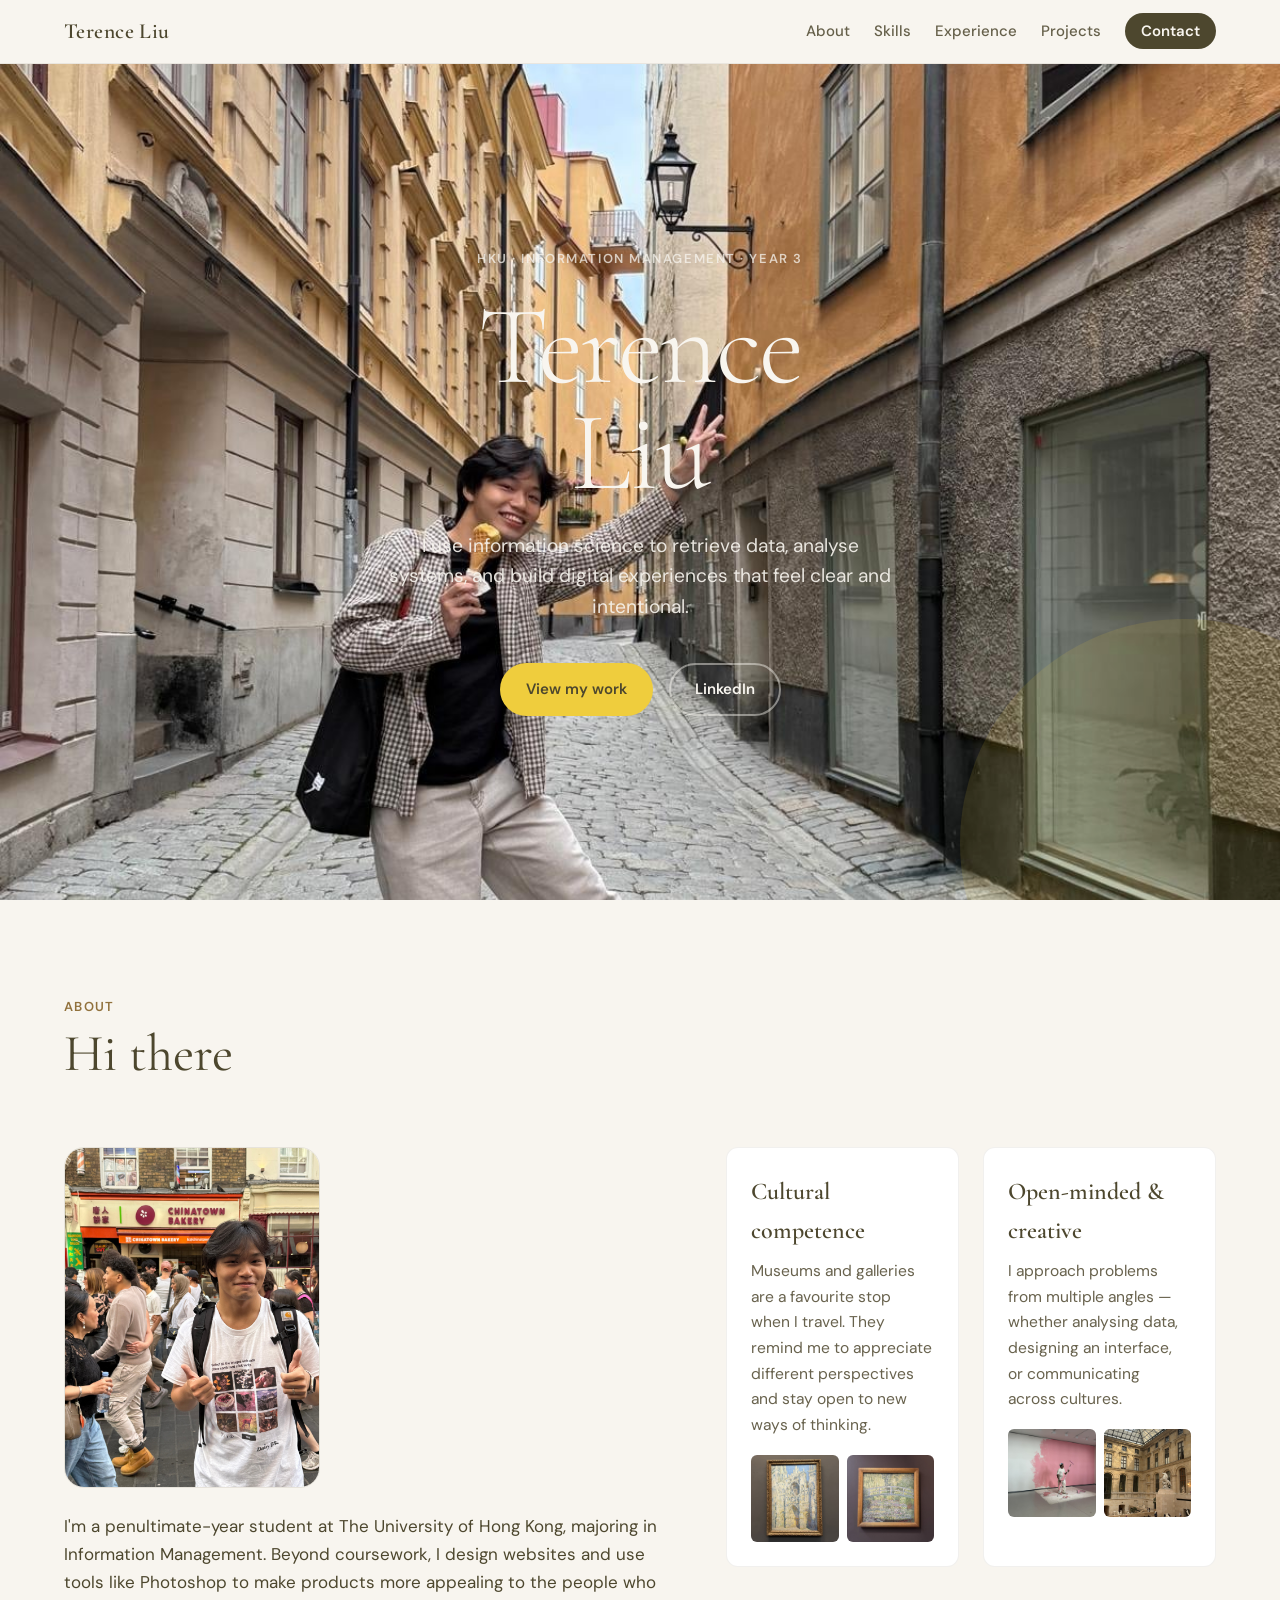
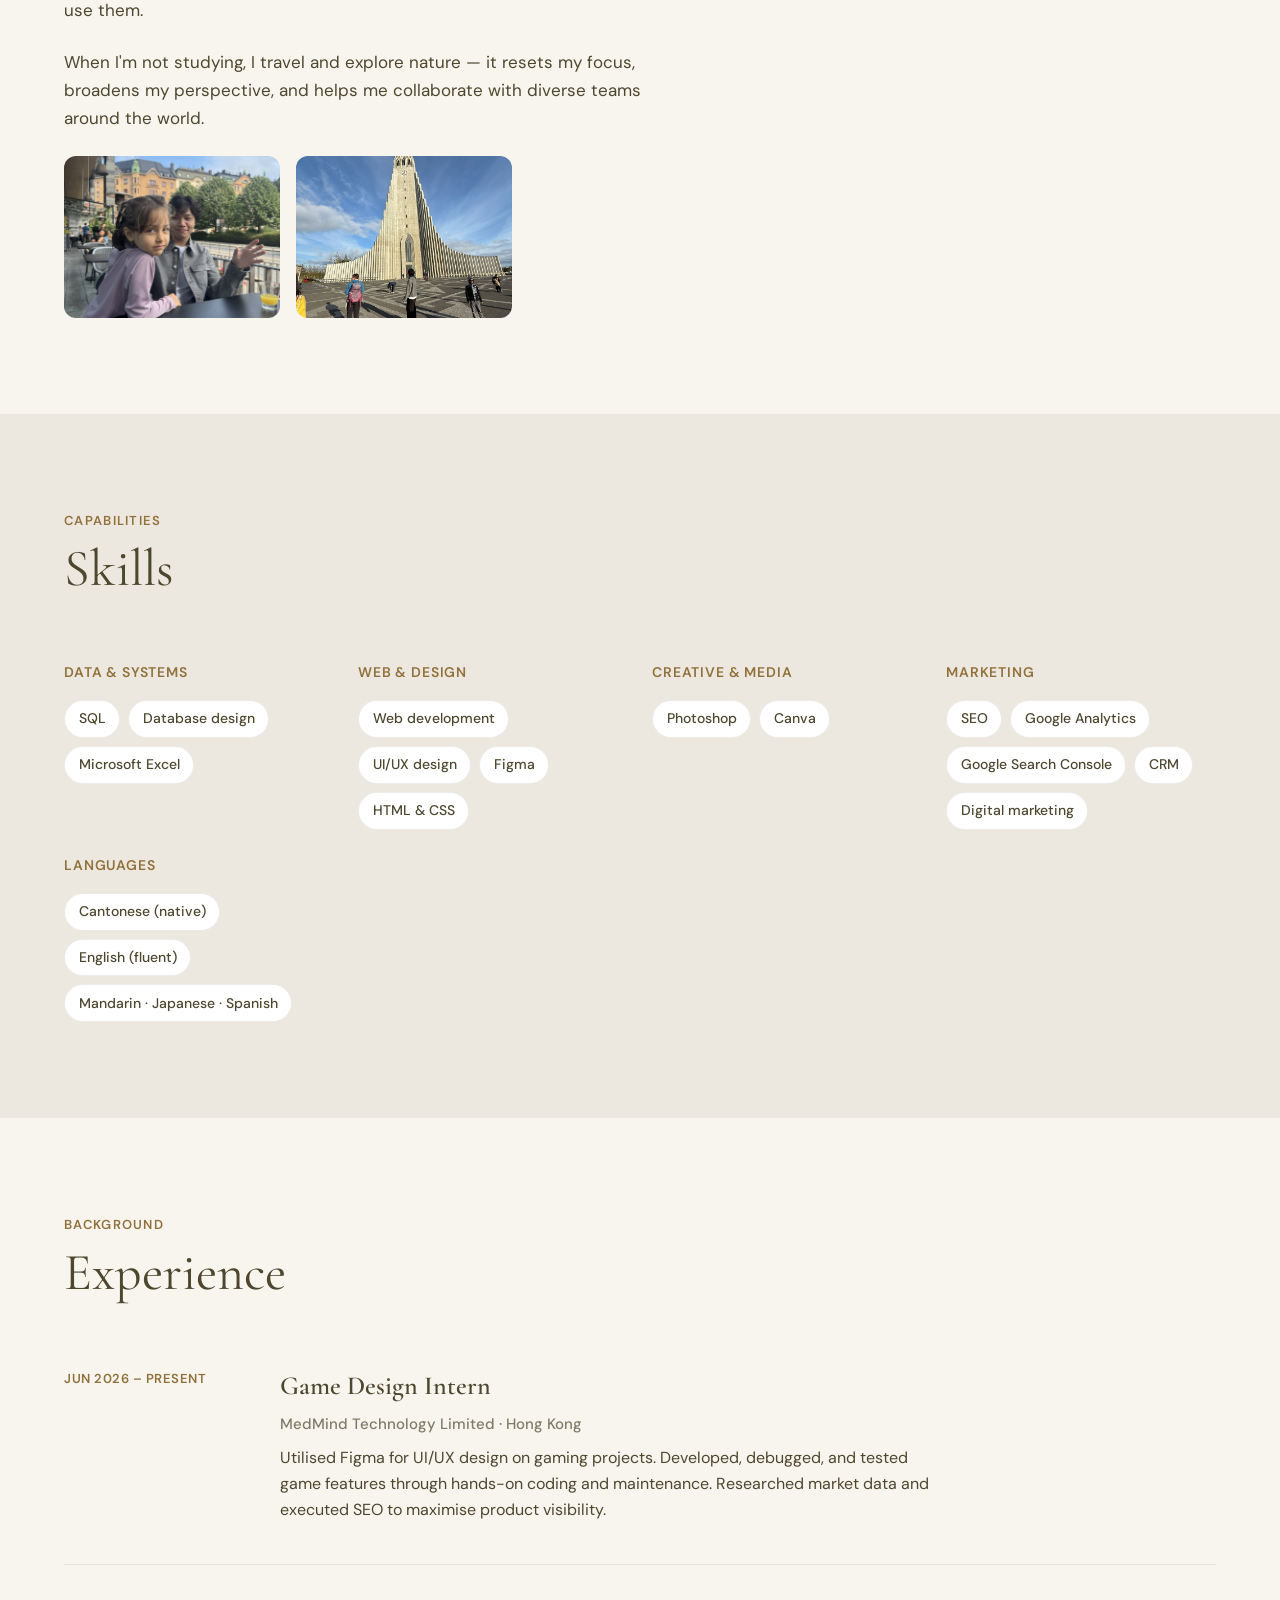
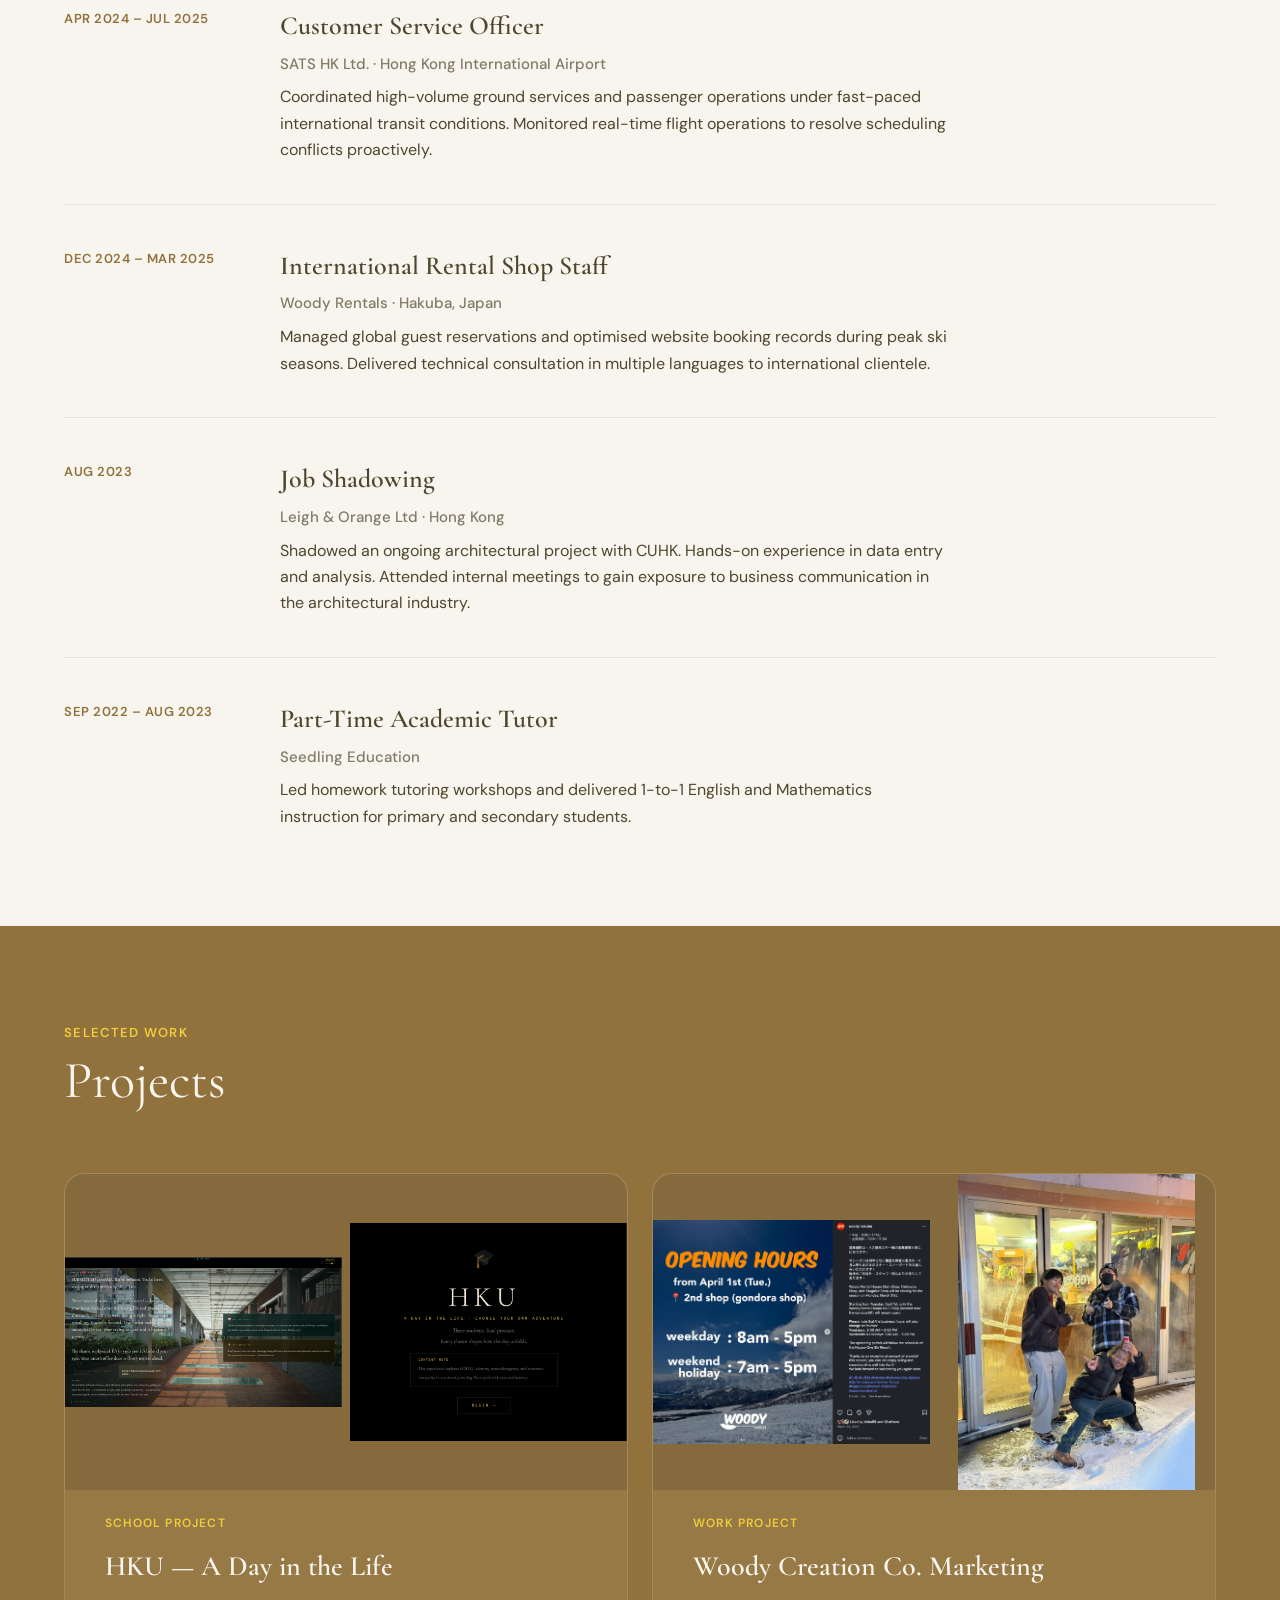
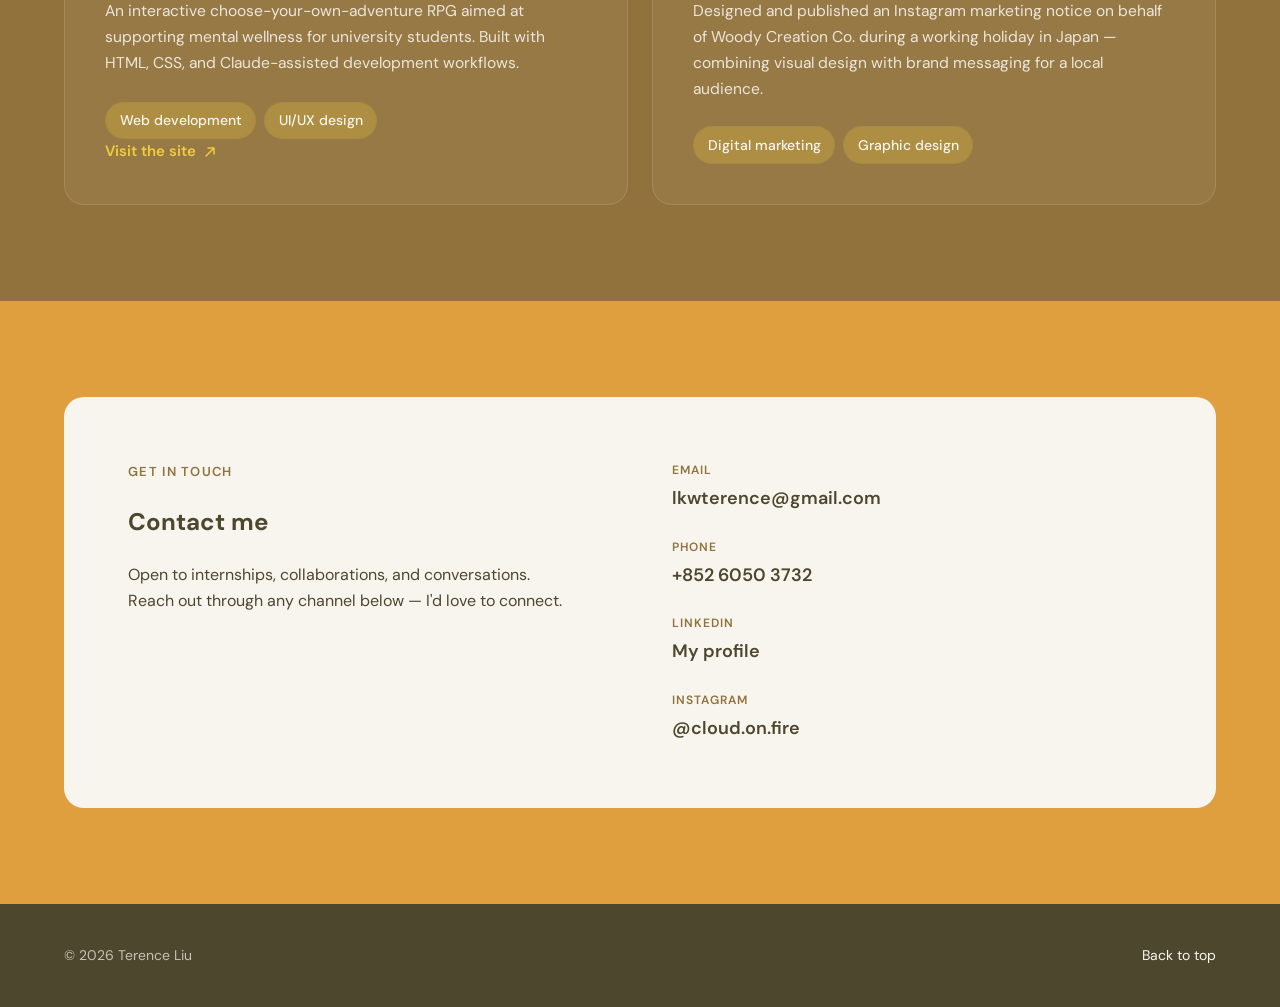
==== index.html @ 57bb21a7 "Publish portfolio site with experience, skills, and project images. Co-authored-by: Cursor <cursorag" ====
<!DOCTYPE html>
<html lang="en">
<head>
  <meta charset="UTF-8">
  <meta name="viewport" content="width=device-width, initial-scale=1.0">
  <meta name="description" content="Terence Liu — Information Management student at HKU. Web development, data analysis, and UI/UX design.">
  <title>Terence Liu</title>
  <link rel="preconnect" href="https://fonts.googleapis.com">
  <link rel="preconnect" href="https://fonts.gstatic.com" crossorigin>
  <link href="https://fonts.googleapis.com/css2?family=Cormorant+Garamond:ital,wght@0,300;0,400;0,600;1,400&family=DM+Sans:ital,opsz,wght@0,9..40,400;0,9..40,500;0,9..40,600;1,9..40,400&display=swap" rel="stylesheet">
  <link rel="stylesheet" href="styles.css">
</head>
<body>
  <a class="skip-link" href="#main">Skip to content</a>

  <header class="site-header" id="top">
    <nav class="nav" aria-label="Primary">
      <a class="nav-logo" href="#top">Terence Liu</a>
      <button class="nav-toggle" type="button" aria-expanded="false" aria-controls="nav-menu" aria-label="Open menu">
        <span></span>
        <span></span>
      </button>
      <ul class="nav-menu" id="nav-menu">
        <li><a href="#about">About</a></li>
        <li><a href="#skills">Skills</a></li>
        <li><a href="#experience">Experience</a></li>
        <li><a href="#projects">Projects</a></li>
        <li><a class="nav-cta" href="#contact">Contact</a></li>
      </ul>
    </nav>
  </header>

  <main id="main">
    <section class="hero" aria-labelledby="hero-heading">
      <div class="hero-media" aria-hidden="true">
        <img src="assets/images/hero-bg.jpg" alt="" width="1200" height="1600">
      </div>
      <div class="hero-inner">
        <p class="hero-eyebrow">HKU · Information Management · Year 3</p>
        <h1 id="hero-heading" class="hero-title">
          <span class="hero-name">Terence</span>
          <span class="hero-name">Liu</span>
        </h1>
        <p class="hero-lead">
          I use information science to retrieve data, analyse systems, and build
          digital experiences that feel clear and intentional.
        </p>
        <div class="hero-actions">
          <a class="btn btn-primary" href="#projects">View my work</a>
          <a class="btn btn-secondary" href="https://www.linkedin.com/in/terence-liu-b3a28023a/" target="_blank" rel="noopener noreferrer">LinkedIn</a>
        </div>
      </div>
      <div class="hero-accent" aria-hidden="true"></div>
    </section>

    <section class="section section-about" id="about" aria-labelledby="about-heading">
      <div class="container">
        <div class="section-header">
          <p class="section-label">About</p>
          <h2 id="about-heading">Hi there</h2>
        </div>
        <div class="about-grid">
          <div class="about-intro">
            <figure class="about-portrait">
              <img src="assets/images/about-portrait.jpg" alt="Terence Liu outdoors on a travel trip" width="1800" height="2400" loading="lazy">
            </figure>
            <p>
              I'm a penultimate-year student at The University of Hong Kong, majoring in
              Information Management. Beyond coursework, I design websites and use tools like
              Photoshop to make products more appealing to the people who use them.
            </p>
            <p>
              When I'm not studying, I travel and explore nature — it resets my focus,
              broadens my perspective, and helps me collaborate with diverse teams around
              the world.
            </p>
            <div class="about-travel-photos">
              <img src="assets/images/travel-nature-1.jpg" alt="Mountain landscape during a nature hike" width="1800" height="2400" loading="lazy">
              <img src="assets/images/travel-nature-2.jpg" alt="Scenic view from a travel destination" width="1536" height="2048" loading="lazy">
            </div>
          </div>
          <div class="about-cards">
            <article class="about-card">
              <h3>Cultural competence</h3>
              <p>
                Museums and galleries are a favourite stop when I travel. They remind me to
                appreciate different perspectives and stay open to new ways of thinking.
              </p>
              <div class="about-card-photos">
                <img src="assets/images/gallery-museum-1.jpg" alt="Interior of a museum visited while travelling" width="1800" height="2400" loading="lazy">
                <img src="assets/images/gallery-museum-2.jpg" alt="Artwork on display at a gallery" width="1800" height="2400" loading="lazy">
              </div>
            </article>
            <article class="about-card">
              <h3>Open-minded & creative</h3>
              <p>
                I approach problems from multiple angles — whether analysing data, designing
                an interface, or communicating across cultures.
              </p>
              <div class="about-card-photos">
                <img src="assets/images/gallery-art-1.jpg" alt="Creative artwork photographed at a gallery" width="1800" height="2400" loading="lazy">
                <img src="assets/images/gallery-art-2.jpg" alt="Exhibit at an art gallery during travel" width="1179" height="2096" loading="lazy">
              </div>
            </article>
          </div>
        </div>
      </div>
    </section>

    <section class="section section-skills" id="skills" aria-labelledby="skills-heading">
      <div class="container">
        <div class="section-header">
          <p class="section-label">Capabilities</p>
          <h2 id="skills-heading">Skills</h2>
        </div>
        <div class="skills-grid">
          <div class="skill-group">
            <h3>Data & systems</h3>
            <ul class="tag-list">
              <li>SQL</li>
              <li>Database design</li>
              <li>Microsoft Excel</li>
            </ul>
          </div>
          <div class="skill-group">
            <h3>Web & design</h3>
            <ul class="tag-list">
              <li>Web development</li>
              <li>UI/UX design</li>
              <li>Figma</li>
              <li>HTML & CSS</li>
            </ul>
          </div>
          <div class="skill-group">
            <h3>Creative & media</h3>
            <ul class="tag-list">
              <li>Photoshop</li>
              <li>Canva</li>
            </ul>
          </div>
          <div class="skill-group">
            <h3>Marketing</h3>
            <ul class="tag-list">
              <li>SEO</li>
              <li>Google Analytics</li>
              <li>Google Search Console</li>
              <li>CRM</li>
              <li>Digital marketing</li>
            </ul>
          </div>
          <div class="skill-group">
            <h3>Languages</h3>
            <ul class="tag-list">
              <li>Cantonese (native)</li>
              <li>English (fluent)</li>
              <li>Mandarin · Japanese · Spanish</li>
            </ul>
          </div>
        </div>
      </div>
    </section>

    <section class="section section-experience" id="experience" aria-labelledby="experience-heading">
      <div class="container">
        <div class="section-header">
          <p class="section-label">Background</p>
          <h2 id="experience-heading">Experience</h2>
        </div>
        <ol class="timeline">
          <li class="timeline-item">
            <div class="timeline-meta">
              <time datetime="2026-06/present">Jun 2026 – Present</time>
            </div>
            <div class="timeline-body">
              <h3>Game Design Intern</h3>
              <p class="timeline-org">MedMind Technology Limited · Hong Kong</p>
              <p>
                Utilised Figma for UI/UX design on gaming projects. Developed, debugged,
                and tested game features through hands-on coding and maintenance.
                Researched market data and executed SEO to maximise product visibility.
              </p>
            </div>
          </li>
          <li class="timeline-item">
            <div class="timeline-meta">
              <time datetime="2024-04/2025-07">Apr 2024 – Jul 2025</time>
            </div>
            <div class="timeline-body">
              <h3>Customer Service Officer</h3>
              <p class="timeline-org">SATS HK Ltd. · Hong Kong International Airport</p>
              <p>
                Coordinated high-volume ground services and passenger operations under
                fast-paced international transit conditions. Monitored real-time flight
                operations to resolve scheduling conflicts proactively.
              </p>
            </div>
          </li>
          <li class="timeline-item">
            <div class="timeline-meta">
              <time datetime="2024-12/2025-03">Dec 2024 – Mar 2025</time>
            </div>
            <div class="timeline-body">
              <h3>International Rental Shop Staff</h3>
              <p class="timeline-org">Woody Rentals · Hakuba, Japan</p>
              <p>
                Managed global guest reservations and optimised website booking records
                during peak ski seasons. Delivered technical consultation in multiple
                languages to international clientele.
              </p>
            </div>
          </li>
          <li class="timeline-item">
            <div class="timeline-meta">
              <time datetime="2023-08">Aug 2023</time>
            </div>
            <div class="timeline-body">
              <h3>Job Shadowing</h3>
              <p class="timeline-org">Leigh & Orange Ltd · Hong Kong</p>
              <p>
                Shadowed an ongoing architectural project with CUHK. Hands-on experience
                in data entry and analysis. Attended internal meetings to gain exposure
                to business communication in the architectural industry.
              </p>
            </div>
          </li>
          <li class="timeline-item">
            <div class="timeline-meta">
              <time datetime="2022-09/2023-08">Sep 2022 – Aug 2023</time>
            </div>
            <div class="timeline-body">
              <h3>Part-Time Academic Tutor</h3>
              <p class="timeline-org">Seedling Education</p>
              <p>
                Led homework tutoring workshops and delivered 1-to-1 English and
                Mathematics instruction for primary and secondary students.
              </p>
            </div>
          </li>
        </ol>
      </div>
    </section>

    <section class="section section-projects" id="projects" aria-labelledby="projects-heading">
      <div class="container">
        <div class="section-header">
          <p class="section-label">Selected work</p>
          <h2 id="projects-heading">Projects</h2>
        </div>
        <div class="project-grid">
          <article class="project-card">
            <div class="project-media">
              <img src="assets/images/project-hku-game.png" alt="Screenshot of the HKU A Day in the Life interactive game homepage" width="904" height="490" loading="lazy">
              <img src="assets/images/project-hku-screenshot.png" alt="In-game scene from the HKU mental wellness RPG" width="904" height="712" loading="lazy">
            </div>
            <div class="project-type">School project</div>
            <h3>HKU — A Day in the Life</h3>
            <p>
              An interactive choose-your-own-adventure RPG aimed at supporting mental
              wellness for university students. Built with HTML, CSS, and Claude-assisted
              development workflows.
            </p>
            <ul class="tag-list tag-list--compact">
              <li>Web development</li>
              <li>UI/UX design</li>
            </ul>
            <a class="project-link" href="https://amaranth-doll-20.tiiny.site" target="_blank" rel="noopener noreferrer">
              Visit the site
              <svg width="16" height="16" viewBox="0 0 16 16" fill="none" aria-hidden="true"><path d="M4 12L12 4M12 4H6M12 4V10" stroke="currentColor" stroke-width="1.5" stroke-linecap="round" stroke-linejoin="round"/></svg>
            </a>
          </article>
          <article class="project-card">
            <div class="project-media">
              <img src="assets/images/project-woody-1.png" alt="Instagram marketing notice designed for Woody Creation Co." width="2292" height="1860" loading="lazy">
              <img src="assets/images/project-woody-2.jpg" alt="Woody Creation Co. rental shop in Hakuba, Japan" width="1108" height="1477" loading="lazy">
            </div>
            <div class="project-type">Work project</div>
            <h3>Woody Creation Co. Marketing</h3>
            <p>
              Designed and published an Instagram marketing notice on behalf of Woody
              Creation Co. during a working holiday in Japan — combining visual design
              with brand messaging for a local audience.
            </p>
            <ul class="tag-list tag-list--compact">
              <li>Digital marketing</li>
              <li>Graphic design</li>
            </ul>
          </article>
        </div>
      </div>
    </section>

    <section class="section section-contact" id="contact" aria-labelledby="contact-heading">
      <div class="container">
        <div class="contact-panel">
          <div class="contact-intro">
            <p class="section-label">Get in touch</p>
            <h2 id="contact-heading">Contact me</h2>
            <p>
              Open to internships, collaborations, and conversations. Reach out through
              any channel below — I'd love to connect.
            </p>
          </div>
          <ul class="contact-list">
            <li>
              <span class="contact-label">Email</span>
              <a href="mailto:lkwterence@gmail.com">lkwterence@gmail.com</a>
            </li>
            <li>
              <span class="contact-label">Phone</span>
              <a href="tel:+85260503732">+852 6050 3732</a>
            </li>
            <li>
              <span class="contact-label">LinkedIn</span>
              <a href="https://www.linkedin.com/in/terence-liu-b3a28023a/" target="_blank" rel="noopener noreferrer">My profile</a>
            </li>
            <li>
              <span class="contact-label">Instagram</span>
              <a href="https://instagram.com/cloud.on.fire" target="_blank" rel="noopener noreferrer">@cloud.on.fire</a>
            </li>
          </ul>
        </div>
      </div>
    </section>
  </main>

  <footer class="site-footer">
    <div class="container footer-inner">
      <p>&copy; <span id="year"></span> Terence Liu</p>
      <a href="#top">Back to top</a>
    </div>
  </footer>

  <script src="script.js"></script>
</body>
</html>
---- styles.css ----
/* Design tokens — refined from original Canva palette */
:root {
  --cream: #f8f5ef;
  --cream-dark: #ede8df;
  --brown: #91713c;
  --brown-dark: #4d472e;
  --gold: #efcd3d;
  --amber: #e09f3e;
  --white: #ffffff;

  --font-display: "Cormorant Garamond", Georgia, serif;
  --font-body: "DM Sans", system-ui, sans-serif;

  --space-xs: 0.5rem;
  --space-sm: 1rem;
  --space-md: 1.5rem;
  --space-lg: 2.5rem;
  --space-xl: 4rem;
  --space-2xl: 6rem;

  --radius-sm: 6px;
  --radius-md: 12px;
  --radius-lg: 20px;

  --header-height: 4rem;
  --max-width: 72rem;
  --transition: 180ms ease;
}

*,
*::before,
*::after {
  box-sizing: border-box;
}

html {
  scroll-behavior: smooth;
}

body {
  margin: 0;
  font-family: var(--font-body);
  font-size: 1rem;
  line-height: 1.65;
  color: var(--brown-dark);
  background: var(--cream);
  -webkit-font-smoothing: antialiased;
}

img {
  max-width: 100%;
  height: auto;
  display: block;
}

a {
  color: inherit;
  text-decoration-thickness: 1px;
  text-underline-offset: 3px;
}

a:hover {
  color: var(--brown);
}

.skip-link {
  position: absolute;
  top: -100%;
  left: var(--space-sm);
  z-index: 200;
  padding: var(--space-xs) var(--space-sm);
  background: var(--brown-dark);
  color: var(--cream);
  border-radius: var(--radius-sm);
}

.skip-link:focus {
  top: var(--space-sm);
}

.container {
  width: min(100% - 2rem, var(--max-width));
  margin-inline: auto;
}

/* Header & navigation */
.site-header {
  position: sticky;
  top: 0;
  z-index: 100;
  height: var(--header-height);
  background: rgba(248, 245, 239, 0.92);
  backdrop-filter: blur(12px);
  border-bottom: 1px solid rgba(77, 71, 46, 0.08);
}

.nav {
  display: flex;
  align-items: center;
  justify-content: space-between;
  height: 100%;
  width: min(100% - 2rem, var(--max-width));
  margin-inline: auto;
}

.nav-logo {
  font-family: var(--font-display);
  font-size: 1.35rem;
  font-weight: 600;
  letter-spacing: 0.02em;
  text-decoration: none;
}

.nav-menu {
  display: flex;
  align-items: center;
  gap: var(--space-md);
  list-style: none;
  margin: 0;
  padding: 0;
}

.nav-menu a {
  font-size: 0.9375rem;
  font-weight: 500;
  text-decoration: none;
  color: var(--brown-dark);
  opacity: 0.85;
  transition: opacity var(--transition), color var(--transition);
}

.nav-menu a:hover,
.nav-menu a:focus-visible {
  opacity: 1;
  color: var(--brown);
}

.nav-cta {
  padding: 0.5rem 1rem;
  background: var(--brown-dark);
  color: var(--cream) !important;
  border-radius: 999px;
  opacity: 1 !important;
}

.nav-cta:hover {
  background: var(--brown);
  color: var(--cream) !important;
}

.nav-toggle {
  display: none;
  flex-direction: column;
  justify-content: center;
  gap: 5px;
  width: 2.5rem;
  height: 2.5rem;
  padding: 0;
  border: none;
  background: transparent;
  cursor: pointer;
}

.nav-toggle span {
  display: block;
  width: 1.25rem;
  height: 2px;
  background: var(--brown-dark);
  transition: transform var(--transition), opacity var(--transition);
}

.nav-toggle[aria-expanded="true"] span:first-child {
  transform: translateY(3.5px) rotate(45deg);
}

.nav-toggle[aria-expanded="true"] span:last-child {
  transform: translateY(-3.5px) rotate(-45deg);
}

/* Hero */
.hero {
  position: relative;
  min-height: calc(100vh - var(--header-height));
  min-height: calc(100dvh - var(--header-height));
  display: grid;
  place-items: center;
  padding: var(--space-xl) var(--space-sm);
  background: var(--brown-dark);
  color: var(--cream);
  overflow: hidden;
}

.hero-media {
  position: absolute;
  inset: 0;
  overflow: hidden;
}

.hero-media img {
  width: 100%;
  height: 100%;
  min-width: 100%;
  min-height: 100%;
  object-fit: cover;
  object-position: center 40%;
}

.hero::before {
  content: "";
  position: absolute;
  inset: 0;
  background: linear-gradient(
    160deg,
    rgba(77, 71, 46, 0.82) 0%,
    rgba(145, 113, 60, 0.72) 55%,
    rgba(77, 71, 46, 0.88) 100%
  );
  z-index: 0;
}

.hero-inner {
  position: relative;
  z-index: 1;
  max-width: 42rem;
  text-align: center;
}

.hero-eyebrow {
  margin: 0 0 var(--space-md);
  font-size: 0.8125rem;
  font-weight: 600;
  letter-spacing: 0.12em;
  text-transform: uppercase;
  opacity: 0.75;
}

.hero-title {
  margin: 0 0 var(--space-md);
  font-family: var(--font-display);
  font-weight: 300;
  line-height: 0.95;
}

.hero-name {
  display: block;
  font-size: clamp(3.5rem, 12vw, 7rem);
  letter-spacing: -0.02em;
}

.hero-lead {
  margin: 0 auto var(--space-lg);
  max-width: 32rem;
  font-size: clamp(1.05rem, 2.5vw, 1.2rem);
  line-height: 1.6;
  opacity: 0.9;
}

.hero-actions {
  display: flex;
  flex-wrap: wrap;
  gap: var(--space-sm);
  justify-content: center;
}

.hero-accent {
  position: absolute;
  bottom: -20%;
  right: -10%;
  width: min(50vw, 28rem);
  height: min(50vw, 28rem);
  border-radius: 50%;
  background: var(--gold);
  opacity: 0.12;
  z-index: 0;
}

/* Buttons */
.btn {
  display: inline-flex;
  align-items: center;
  justify-content: center;
  padding: 0.75rem 1.5rem;
  font-family: var(--font-body);
  font-size: 0.9375rem;
  font-weight: 600;
  text-decoration: none;
  border-radius: 999px;
  border: 2px solid transparent;
  transition: background var(--transition), color var(--transition), border-color var(--transition);
}

.btn-primary {
  background: var(--gold);
  color: var(--brown-dark);
}

.btn-primary:hover {
  background: var(--cream);
  color: var(--brown-dark);
}

.btn-secondary {
  background: transparent;
  color: var(--cream);
  border-color: rgba(248, 245, 239, 0.45);
}

.btn-secondary:hover {
  background: rgba(248, 245, 239, 0.12);
  color: var(--cream);
}

/* Sections */
.section {
  padding: var(--space-2xl) 0;
}

.section-header {
  margin-bottom: var(--space-xl);
}

.section-label {
  margin: 0 0 var(--space-xs);
  font-size: 0.8125rem;
  font-weight: 600;
  letter-spacing: 0.1em;
  text-transform: uppercase;
  color: var(--brown);
}

.section-header h2 {
  margin: 0;
  font-family: var(--font-display);
  font-size: clamp(2.25rem, 5vw, 3.25rem);
  font-weight: 400;
  line-height: 1.1;
  color: var(--brown-dark);
}

/* About */
.section-about {
  background: var(--cream);
}

.about-grid {
  display: grid;
  gap: var(--space-xl);
}

.about-intro p {
  margin: 0 0 var(--space-md);
  font-size: 1.0625rem;
  max-width: 38rem;
}

.about-portrait {
  margin: 0 0 var(--space-md);
  max-width: 14rem;
  aspect-ratio: 3 / 4;
  border-radius: var(--radius-lg);
  overflow: hidden;
  border: 1px solid rgba(77, 71, 46, 0.1);
}

.about-portrait img {
  width: 100%;
  height: 100%;
  object-fit: cover;
  object-position: center top;
}

.about-travel-photos {
  display: grid;
  grid-template-columns: repeat(2, minmax(0, 1fr));
  gap: var(--space-sm);
  margin-top: var(--space-md);
  max-width: 28rem;
}

.about-travel-photos img {
  width: 100%;
  aspect-ratio: 4 / 3;
  object-fit: cover;
  object-position: center;
  border-radius: var(--radius-md);
}

.about-intro p:last-child {
  margin-bottom: 0;
}

.about-cards {
  display: grid;
  gap: var(--space-md);
}

.about-card {
  padding: var(--space-md);
  background: var(--white);
  border: 1px solid rgba(77, 71, 46, 0.08);
  border-radius: var(--radius-md);
}

.about-card h3 {
  margin: 0 0 var(--space-xs);
  font-family: var(--font-display);
  font-size: 1.5rem;
  font-weight: 600;
}

.about-card p {
  margin: 0 0 var(--space-sm);
  font-size: 0.975rem;
  color: rgba(77, 71, 46, 0.85);
}

.about-card-photos {
  display: grid;
  grid-template-columns: repeat(2, minmax(0, 1fr));
  gap: 0.5rem;
  margin-top: var(--space-sm);
}

.about-card-photos img {
  width: 100%;
  aspect-ratio: 1;
  object-fit: cover;
  object-position: center;
  border-radius: var(--radius-sm);
}

/* Skills */
.section-skills {
  background: var(--cream-dark);
}

.skills-grid {
  display: grid;
  gap: var(--space-md);
  grid-template-columns: repeat(auto-fit, minmax(15rem, 1fr));
}

.skill-group h3 {
  margin: 0 0 var(--space-sm);
  font-size: 0.875rem;
  font-weight: 600;
  letter-spacing: 0.06em;
  text-transform: uppercase;
  color: var(--brown);
}

.tag-list {
  display: flex;
  flex-wrap: wrap;
  gap: 0.5rem;
  list-style: none;
  margin: 0;
  padding: 0;
}

.tag-list li {
  padding: 0.4rem 0.85rem;
  font-size: 0.875rem;
  font-weight: 500;
  background: var(--white);
  border: 1px solid rgba(77, 71, 46, 0.1);
  border-radius: 999px;
}

.tag-list--compact li {
  background: rgba(239, 205, 61, 0.25);
  border-color: rgba(145, 113, 60, 0.15);
}

/* Experience timeline */
.section-experience {
  background: var(--cream);
}

.timeline {
  list-style: none;
  margin: 0;
  padding: 0;
  display: grid;
  gap: var(--space-lg);
}

.timeline-item {
  display: grid;
  gap: var(--space-sm);
  padding-bottom: var(--space-lg);
  border-bottom: 1px solid rgba(77, 71, 46, 0.1);
}

.timeline-item:last-child {
  padding-bottom: 0;
  border-bottom: none;
}

.timeline-meta time {
  font-size: 0.8125rem;
  font-weight: 600;
  letter-spacing: 0.04em;
  text-transform: uppercase;
  color: var(--brown);
}

.timeline-body h3 {
  margin: 0 0 0.25rem;
  font-family: var(--font-display);
  font-size: 1.625rem;
  font-weight: 600;
}

.timeline-org {
  margin: 0 0 var(--space-xs);
  font-size: 0.9375rem;
  font-weight: 500;
  color: rgba(77, 71, 46, 0.7);
}

.timeline-body p:last-child {
  margin: 0;
  max-width: 42rem;
}

/* Projects */
.section-projects {
  background: var(--brown);
  color: var(--cream);
}

.section-projects .section-label {
  color: var(--gold);
}

.section-projects .section-header h2 {
  color: var(--cream);
}

.project-grid {
  display: grid;
  gap: var(--space-md);
  grid-template-columns: repeat(auto-fit, minmax(min(100%, 20rem), 1fr));
}

.project-card {
  display: flex;
  flex-direction: column;
  padding: var(--space-lg);
  background: rgba(248, 245, 239, 0.06);
  border: 1px solid rgba(248, 245, 239, 0.12);
  border-radius: var(--radius-lg);
  overflow: hidden;
}

.project-media {
  display: grid;
  grid-template-columns: repeat(2, minmax(0, 1fr));
  grid-template-rows: 1fr;
  gap: 0.5rem;
  margin: calc(var(--space-lg) * -1) calc(var(--space-lg) * -1) var(--space-md);
  aspect-ratio: 16 / 9;
  overflow: hidden;
  background: rgba(0, 0, 0, 0.12);
}

.project-media img {
  width: 100%;
  height: 100%;
  min-width: 0;
  min-height: 0;
  object-fit: contain;
  object-position: center;
}

.project-media img:only-child {
  grid-column: 1 / -1;
}

.project-type {
  margin-bottom: var(--space-sm);
  font-size: 0.75rem;
  font-weight: 600;
  letter-spacing: 0.1em;
  text-transform: uppercase;
  color: var(--gold);
}

.project-card h3 {
  margin: 0 0 var(--space-sm);
  font-family: var(--font-display);
  font-size: 1.75rem;
  font-weight: 600;
  line-height: 1.2;
}

.project-card p {
  margin: 0 0 var(--space-md);
  flex: 1;
  font-size: 0.975rem;
  opacity: 0.88;
}

.project-link {
  display: inline-flex;
  align-items: center;
  gap: 0.4rem;
  margin-top: auto;
  font-size: 0.9375rem;
  font-weight: 600;
  color: var(--gold);
  text-decoration: none;
}

.project-link:hover {
  color: var(--cream);
}

/* Contact */
.section-contact {
  background: var(--amber);
}

.contact-panel {
  display: grid;
  gap: var(--space-xl);
  padding: var(--space-xl);
  background: var(--cream);
  border-radius: var(--radius-lg);
}

.contact-intro p:last-child {
  margin: var(--space-sm) 0 0;
  max-width: 28rem;
}

.contact-list {
  list-style: none;
  margin: 0;
  padding: 0;
  display: grid;
  gap: var(--space-md);
}

.contact-list li {
  display: grid;
  gap: 0.2rem;
}

.contact-label {
  font-size: 0.75rem;
  font-weight: 600;
  letter-spacing: 0.08em;
  text-transform: uppercase;
  color: var(--brown);
}

.contact-list a {
  font-size: 1.125rem;
  font-weight: 600;
  text-decoration: none;
}

.contact-list a:hover {
  text-decoration: underline;
}

/* Footer */
.site-footer {
  padding: var(--space-lg) 0;
  background: var(--brown-dark);
  color: rgba(248, 245, 239, 0.7);
  font-size: 0.875rem;
}

.footer-inner {
  display: flex;
  flex-wrap: wrap;
  align-items: center;
  justify-content: space-between;
  gap: var(--space-sm);
}

.footer-inner p {
  margin: 0;
}

.footer-inner a {
  color: var(--cream);
  text-decoration: none;
}

.footer-inner a:hover {
  text-decoration: underline;
}

/* Responsive */
@media (min-width: 48rem) {
  .about-grid {
    grid-template-columns: 1.1fr 0.9fr;
    align-items: start;
  }

  .about-portrait {
    max-width: 16rem;
  }

  .about-cards {
    grid-template-columns: 1fr;
  }

  .timeline-item {
    grid-template-columns: 11rem 1fr;
    gap: var(--space-lg);
  }

  .contact-panel {
    grid-template-columns: 1fr 1fr;
    align-items: start;
  }
}

@media (min-width: 64rem) {
  .about-cards {
    grid-template-columns: 1fr 1fr;
  }
}

@media (max-width: 47.99rem) {
  .nav-toggle {
    display: flex;
  }

  .about-travel-photos {
    max-width: none;
  }

  .project-media {
    aspect-ratio: 16 / 9;
    grid-template-columns: repeat(2, minmax(0, 1fr));
  }

  .nav-menu {
    position: fixed;
    inset: var(--header-height) 0 auto 0;
    flex-direction: column;
    align-items: stretch;
    gap: 0;
    padding: var(--space-sm);
    background: var(--cream);
    border-bottom: 1px solid rgba(77, 71, 46, 0.08);
    transform: translateY(-110%);
    opacity: 0;
    pointer-events: none;
    transition: transform var(--transition), opacity var(--transition);
  }

  .nav-menu.is-open {
    transform: translateY(0);
    opacity: 1;
    pointer-events: auto;
  }

  .nav-menu li {
    border-bottom: 1px solid rgba(77, 71, 46, 0.06);
  }

  .nav-menu a {
    display: block;
    padding: var(--space-sm);
  }

  .nav-cta {
    text-align: center;
    margin: var(--space-xs) 0;
  }
}

@media (prefers-reduced-motion: reduce) {
  html {
    scroll-behavior: auto;
  }

  *,
  *::before,
  *::after {
    transition-duration: 0.01ms !important;
  }
}
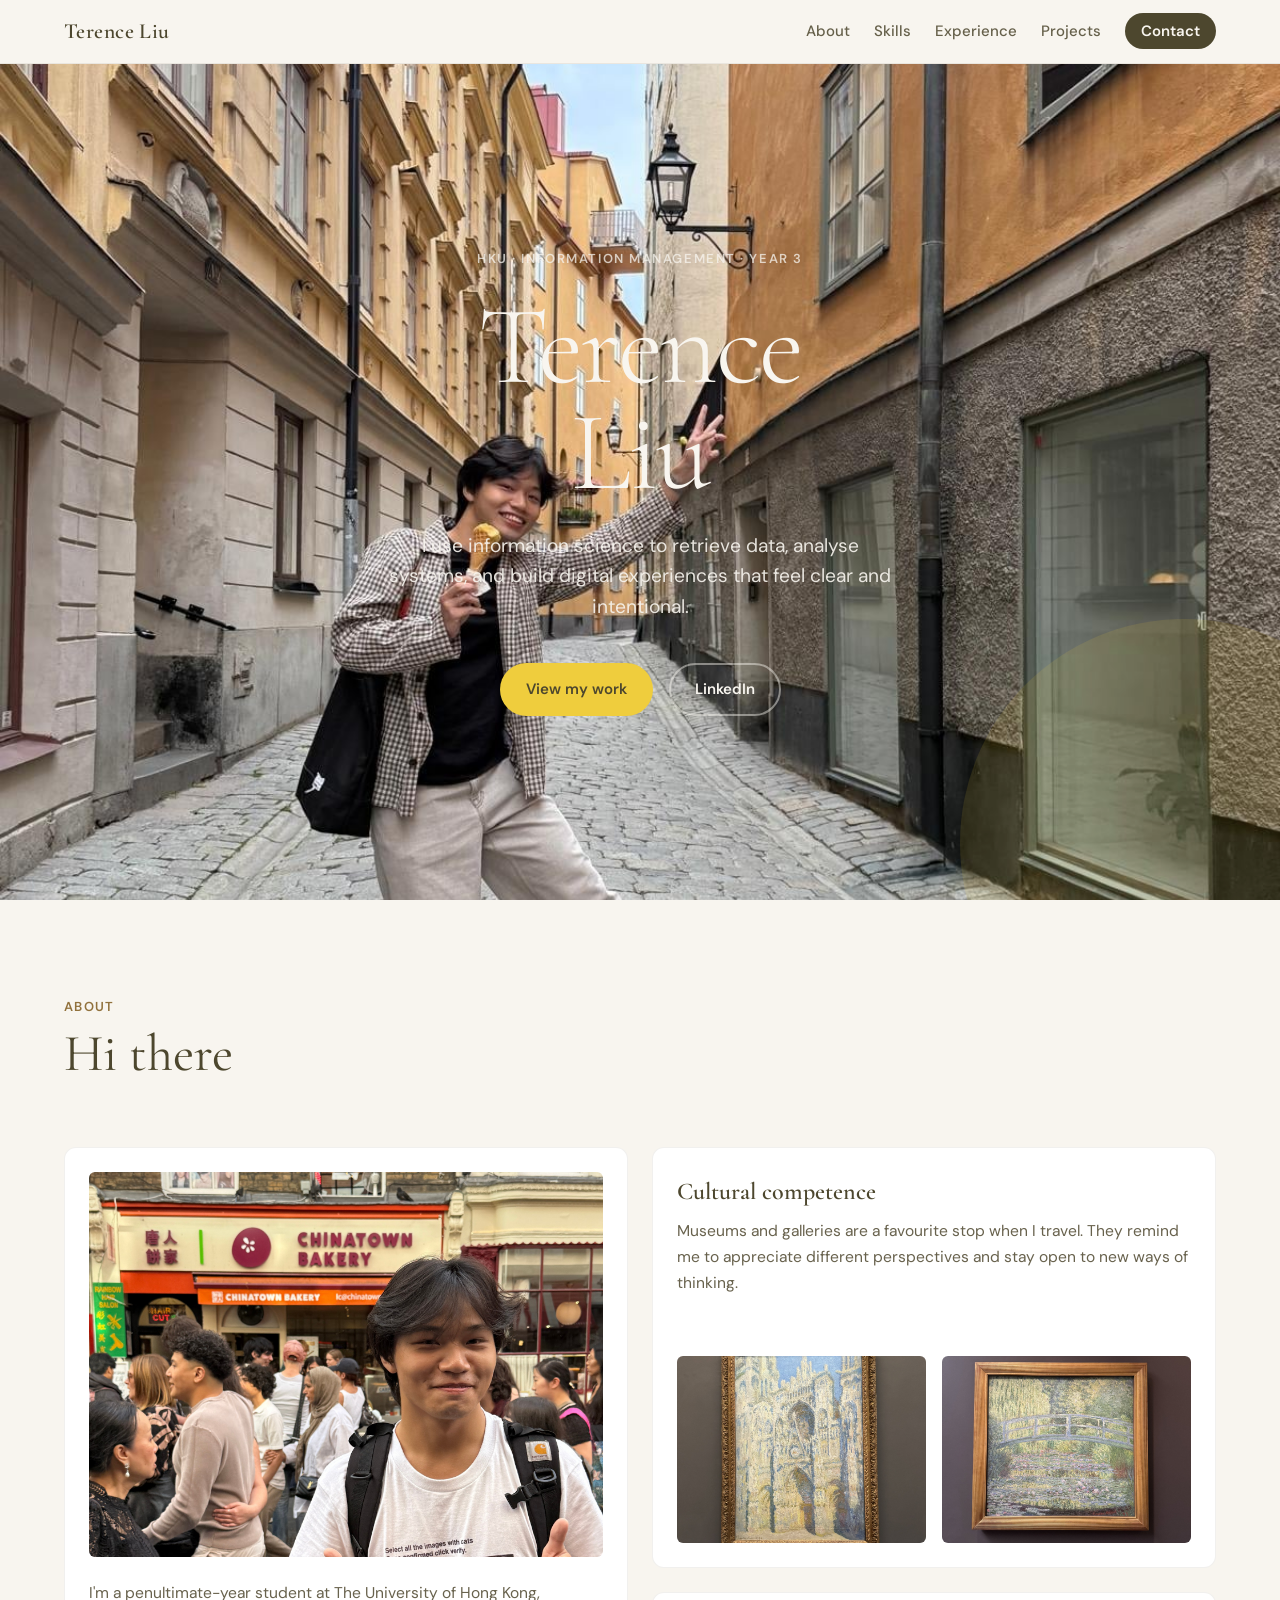
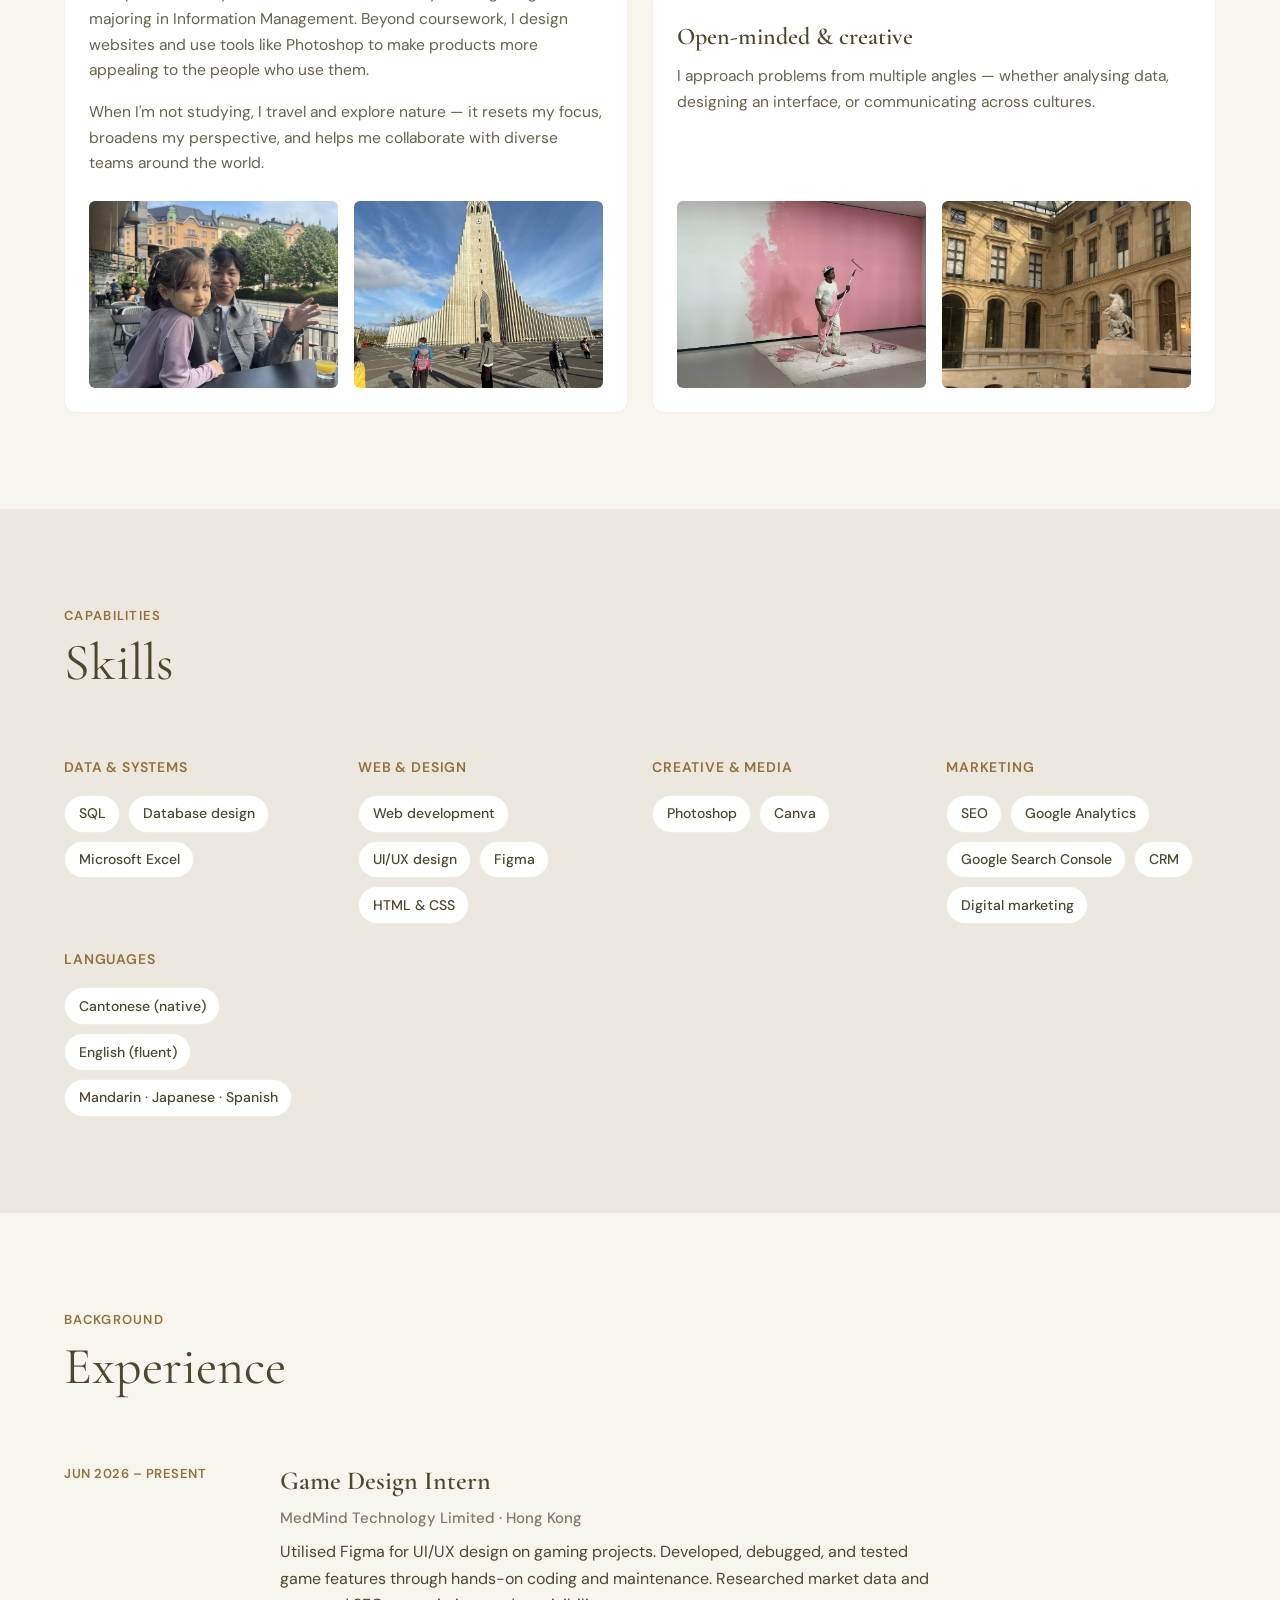
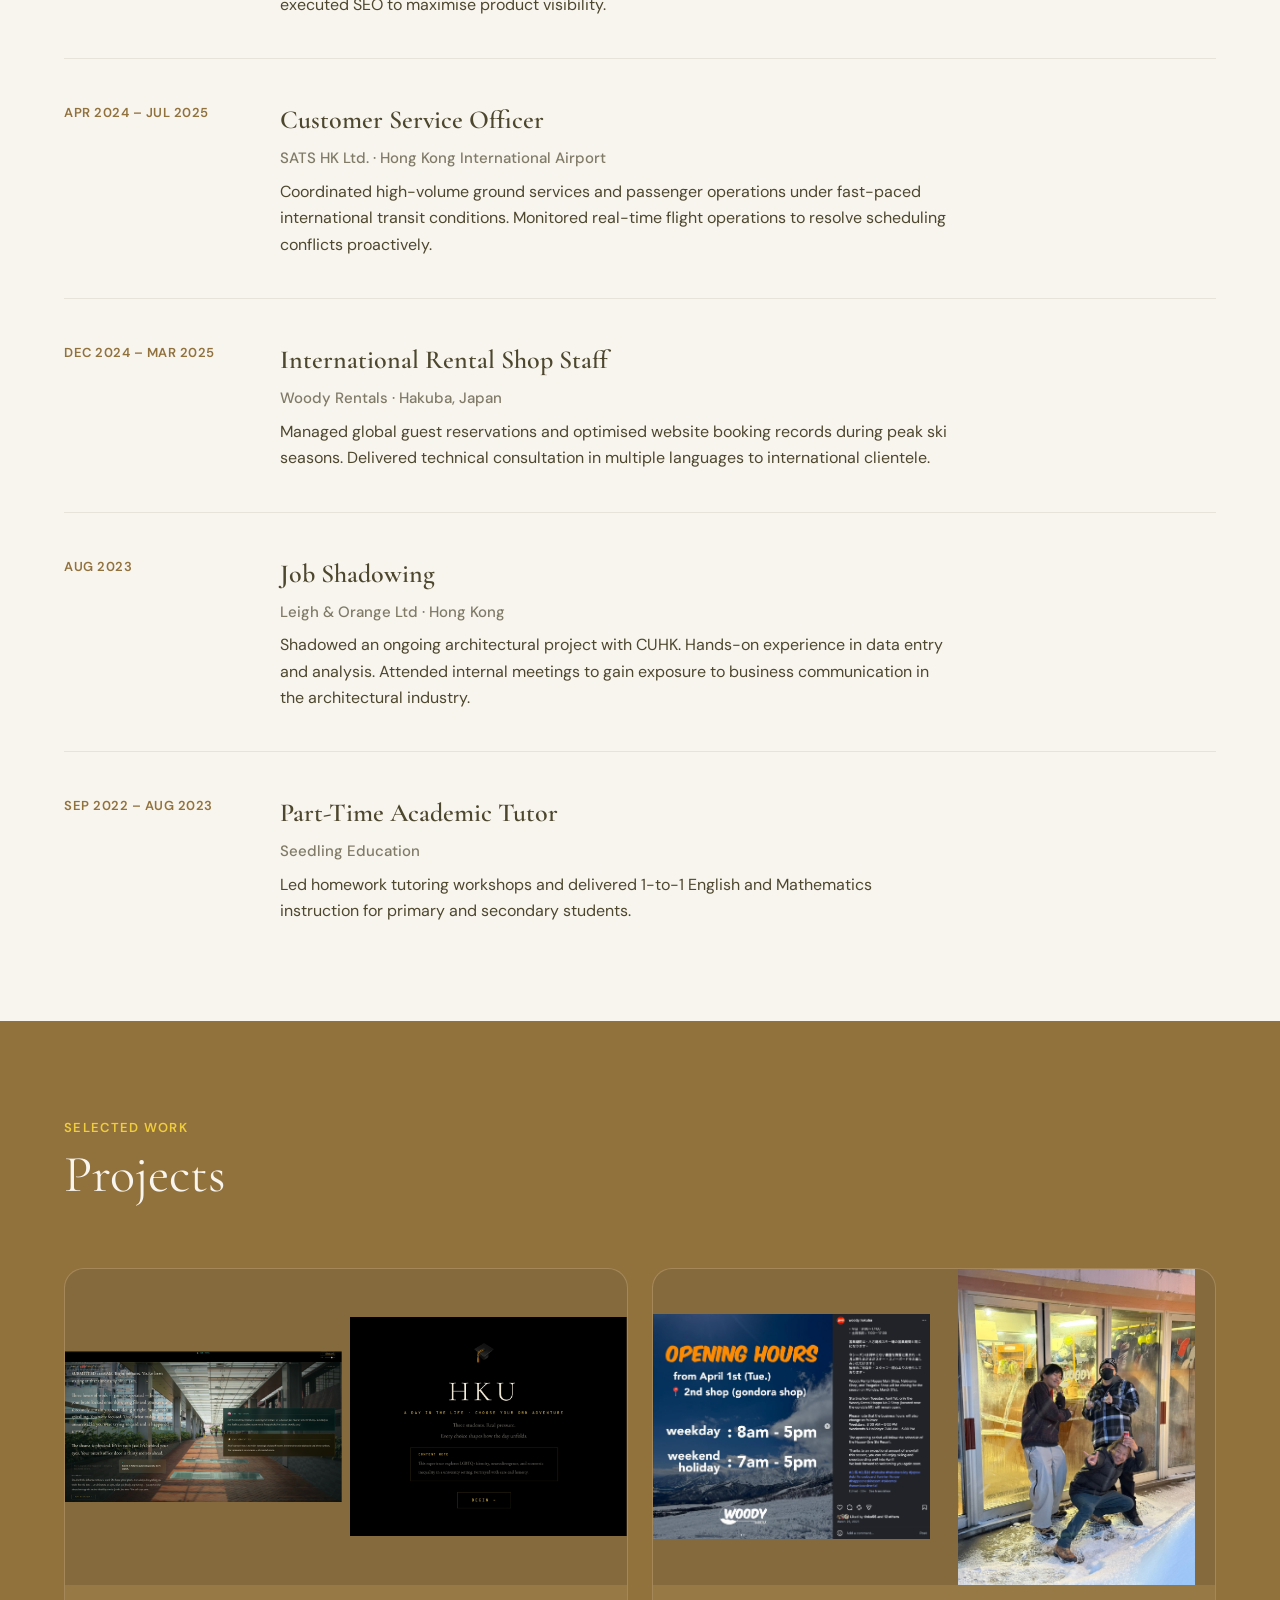
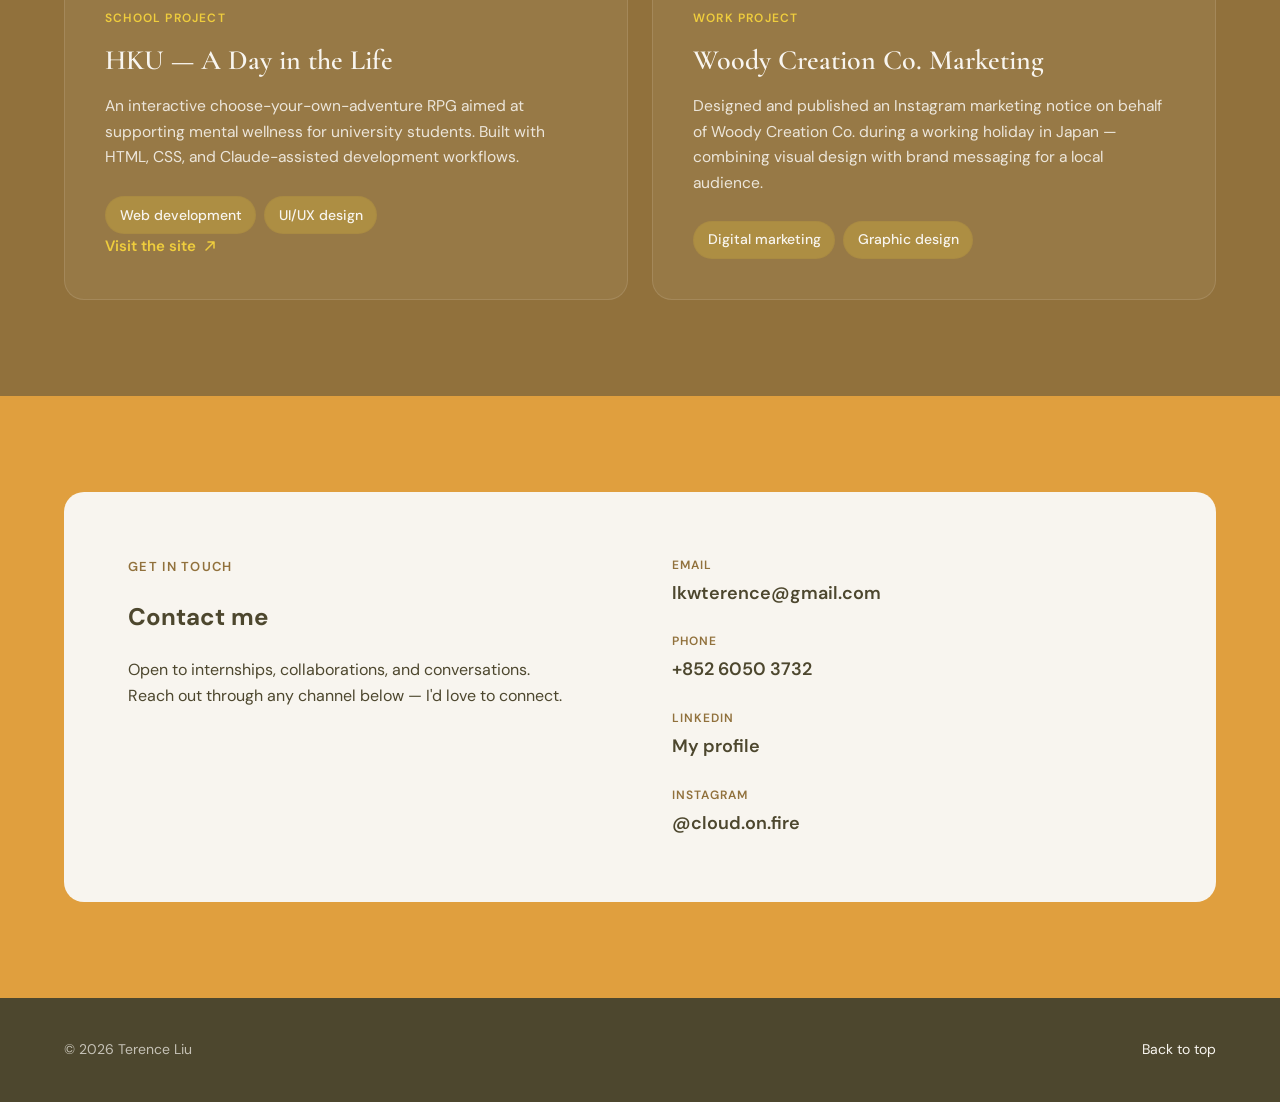
==== commit b91c5a75: "Align About section into matching two-column card layout. Co-authored-by: Cursor <cursoragent@cursor" ====
--- a/index.html
+++ b/index.html
@@ -60,25 +60,27 @@
           <h2 id="about-heading">Hi there</h2>
         </div>
         <div class="about-grid">
-          <div class="about-intro">
+          <article class="about-card about-card--intro">
             <figure class="about-portrait">
               <img src="assets/images/about-portrait.jpg" alt="Terence Liu outdoors on a travel trip" width="1800" height="2400" loading="lazy">
             </figure>
-            <p>
-              I'm a penultimate-year student at The University of Hong Kong, majoring in
-              Information Management. Beyond coursework, I design websites and use tools like
-              Photoshop to make products more appealing to the people who use them.
-            </p>
-            <p>
-              When I'm not studying, I travel and explore nature — it resets my focus,
-              broadens my perspective, and helps me collaborate with diverse teams around
-              the world.
-            </p>
-            <div class="about-travel-photos">
+            <div class="about-card-copy">
+              <p>
+                I'm a penultimate-year student at The University of Hong Kong, majoring in
+                Information Management. Beyond coursework, I design websites and use tools like
+                Photoshop to make products more appealing to the people who use them.
+              </p>
+              <p>
+                When I'm not studying, I travel and explore nature — it resets my focus,
+                broadens my perspective, and helps me collaborate with diverse teams around
+                the world.
+              </p>
+            </div>
+            <div class="about-card-photos">
               <img src="assets/images/travel-nature-1.jpg" alt="Mountain landscape during a nature hike" width="1800" height="2400" loading="lazy">
               <img src="assets/images/travel-nature-2.jpg" alt="Scenic view from a travel destination" width="1536" height="2048" loading="lazy">
             </div>
-          </div>
+          </article>
           <div class="about-cards">
             <article class="about-card">
               <h3>Cultural competence</h3>
--- a/styles.css
+++ b/styles.css
@@ -344,86 +344,79 @@
 
 .about-grid {
   display: grid;
-  gap: var(--space-xl);
-}
-
-.about-intro p {
-  margin: 0 0 var(--space-md);
-  font-size: 1.0625rem;
-  max-width: 38rem;
+  gap: var(--space-md);
+}
+
+.about-cards {
+  display: grid;
+  gap: var(--space-md);
+}
+
+.about-card {
+  display: flex;
+  flex-direction: column;
+  padding: var(--space-md);
+  background: var(--white);
+  border: 1px solid rgba(77, 71, 46, 0.08);
+  border-radius: var(--radius-md);
+}
+
+.about-card h3 {
+  margin: 0 0 var(--space-xs);
+  font-family: var(--font-display);
+  font-size: 1.5rem;
+  font-weight: 600;
+}
+
+.about-card p {
+  margin: 0 0 var(--space-sm);
+  font-size: 0.975rem;
+  color: rgba(77, 71, 46, 0.85);
+}
+
+.about-cards .about-card > p {
+  flex: 1;
+}
+
+.about-card-copy {
+  flex: 1;
+}
+
+.about-card-copy p {
+  margin: 0 0 var(--space-sm);
+  font-size: 0.975rem;
+  color: rgba(77, 71, 46, 0.85);
+}
+
+.about-card-copy p:last-child {
+  margin-bottom: 0;
 }
 
 .about-portrait {
   margin: 0 0 var(--space-md);
-  max-width: 14rem;
-  aspect-ratio: 3 / 4;
-  border-radius: var(--radius-lg);
+  aspect-ratio: 4 / 3;
+  border-radius: var(--radius-sm);
   overflow: hidden;
-  border: 1px solid rgba(77, 71, 46, 0.1);
 }
 
 .about-portrait img {
   width: 100%;
   height: 100%;
   object-fit: cover;
-  object-position: center top;
-}
-
-.about-travel-photos {
+  object-position: center 20%;
+}
+
+.about-card-photos {
   display: grid;
   grid-template-columns: repeat(2, minmax(0, 1fr));
   gap: var(--space-sm);
-  margin-top: var(--space-md);
-  max-width: 28rem;
-}
-
-.about-travel-photos img {
+  margin-top: auto;
+  padding-top: var(--space-md);
+}
+
+.about-card-photos img {
   width: 100%;
   aspect-ratio: 4 / 3;
-  object-fit: cover;
-  object-position: center;
-  border-radius: var(--radius-md);
-}
-
-.about-intro p:last-child {
-  margin-bottom: 0;
-}
-
-.about-cards {
-  display: grid;
-  gap: var(--space-md);
-}
-
-.about-card {
-  padding: var(--space-md);
-  background: var(--white);
-  border: 1px solid rgba(77, 71, 46, 0.08);
-  border-radius: var(--radius-md);
-}
-
-.about-card h3 {
-  margin: 0 0 var(--space-xs);
-  font-family: var(--font-display);
-  font-size: 1.5rem;
-  font-weight: 600;
-}
-
-.about-card p {
-  margin: 0 0 var(--space-sm);
-  font-size: 0.975rem;
-  color: rgba(77, 71, 46, 0.85);
-}
-
-.about-card-photos {
-  display: grid;
-  grid-template-columns: repeat(2, minmax(0, 1fr));
-  gap: 0.5rem;
-  margin-top: var(--space-sm);
-}
-
-.about-card-photos img {
-  width: 100%;
-  aspect-ratio: 1;
   object-fit: cover;
   object-position: center;
   border-radius: var(--radius-sm);
@@ -698,16 +691,13 @@
 /* Responsive */
 @media (min-width: 48rem) {
   .about-grid {
-    grid-template-columns: 1.1fr 0.9fr;
-    align-items: start;
-  }
-
-  .about-portrait {
-    max-width: 16rem;
+    grid-template-columns: 1fr 1fr;
+    align-items: stretch;
   }
 
   .about-cards {
-    grid-template-columns: 1fr;
+    grid-template-rows: 1fr 1fr;
+    min-height: 100%;
   }
 
   .timeline-item {
@@ -721,19 +711,9 @@
   }
 }
 
-@media (min-width: 64rem) {
-  .about-cards {
-    grid-template-columns: 1fr 1fr;
-  }
-}
-
 @media (max-width: 47.99rem) {
   .nav-toggle {
     display: flex;
-  }
-
-  .about-travel-photos {
-    max-width: none;
   }
 
   .project-media {
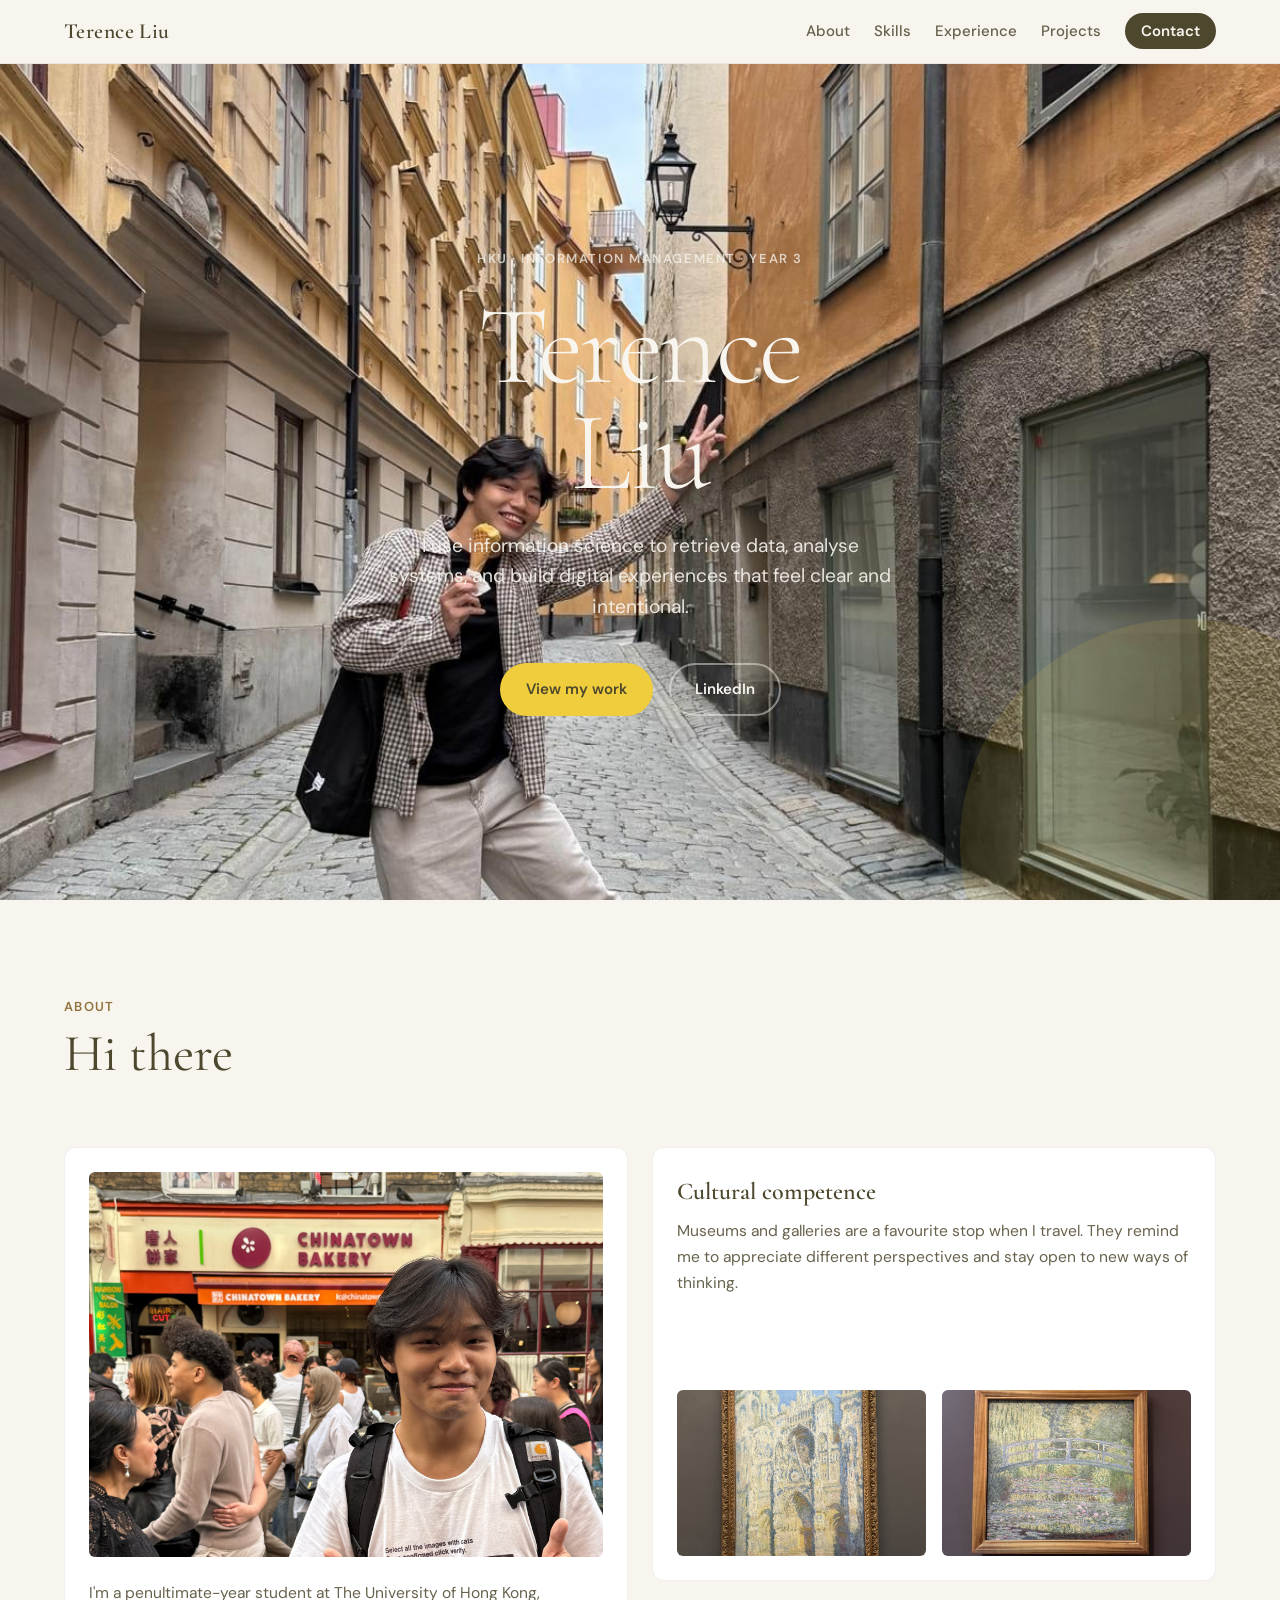
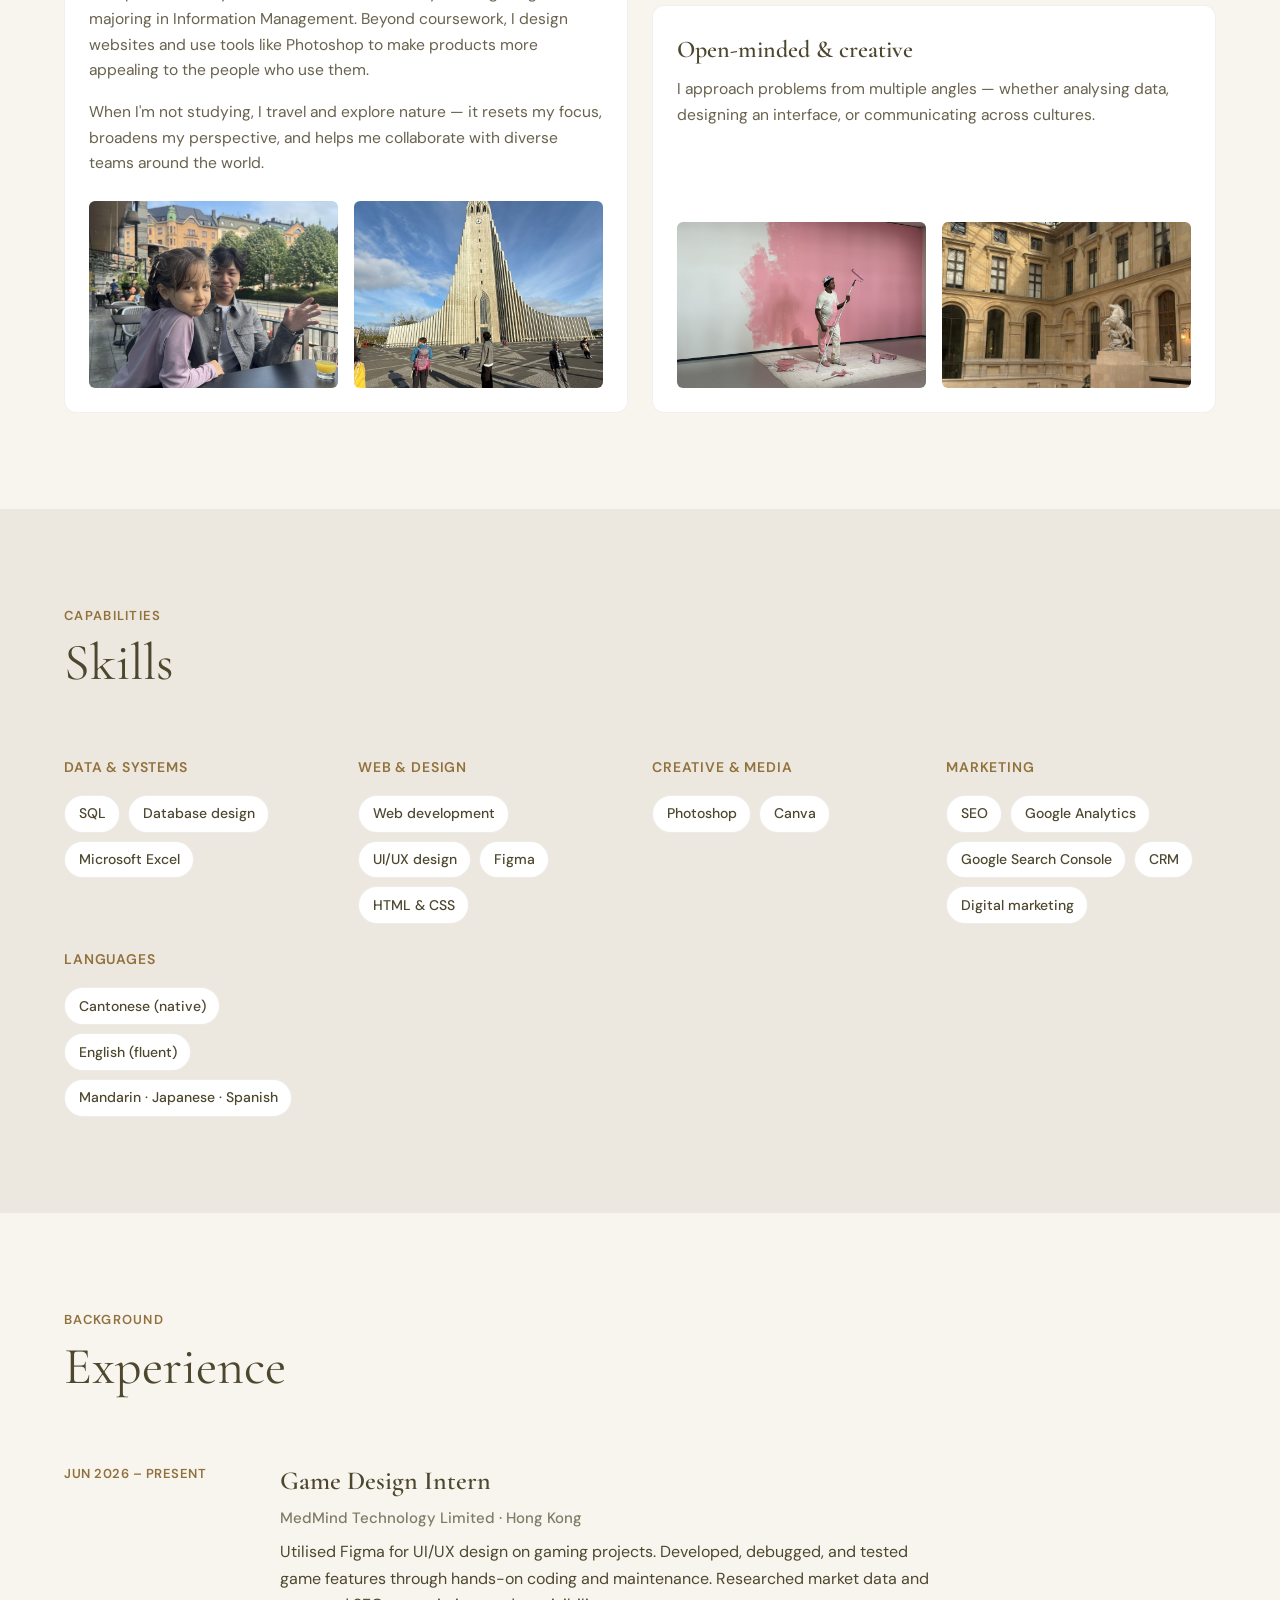
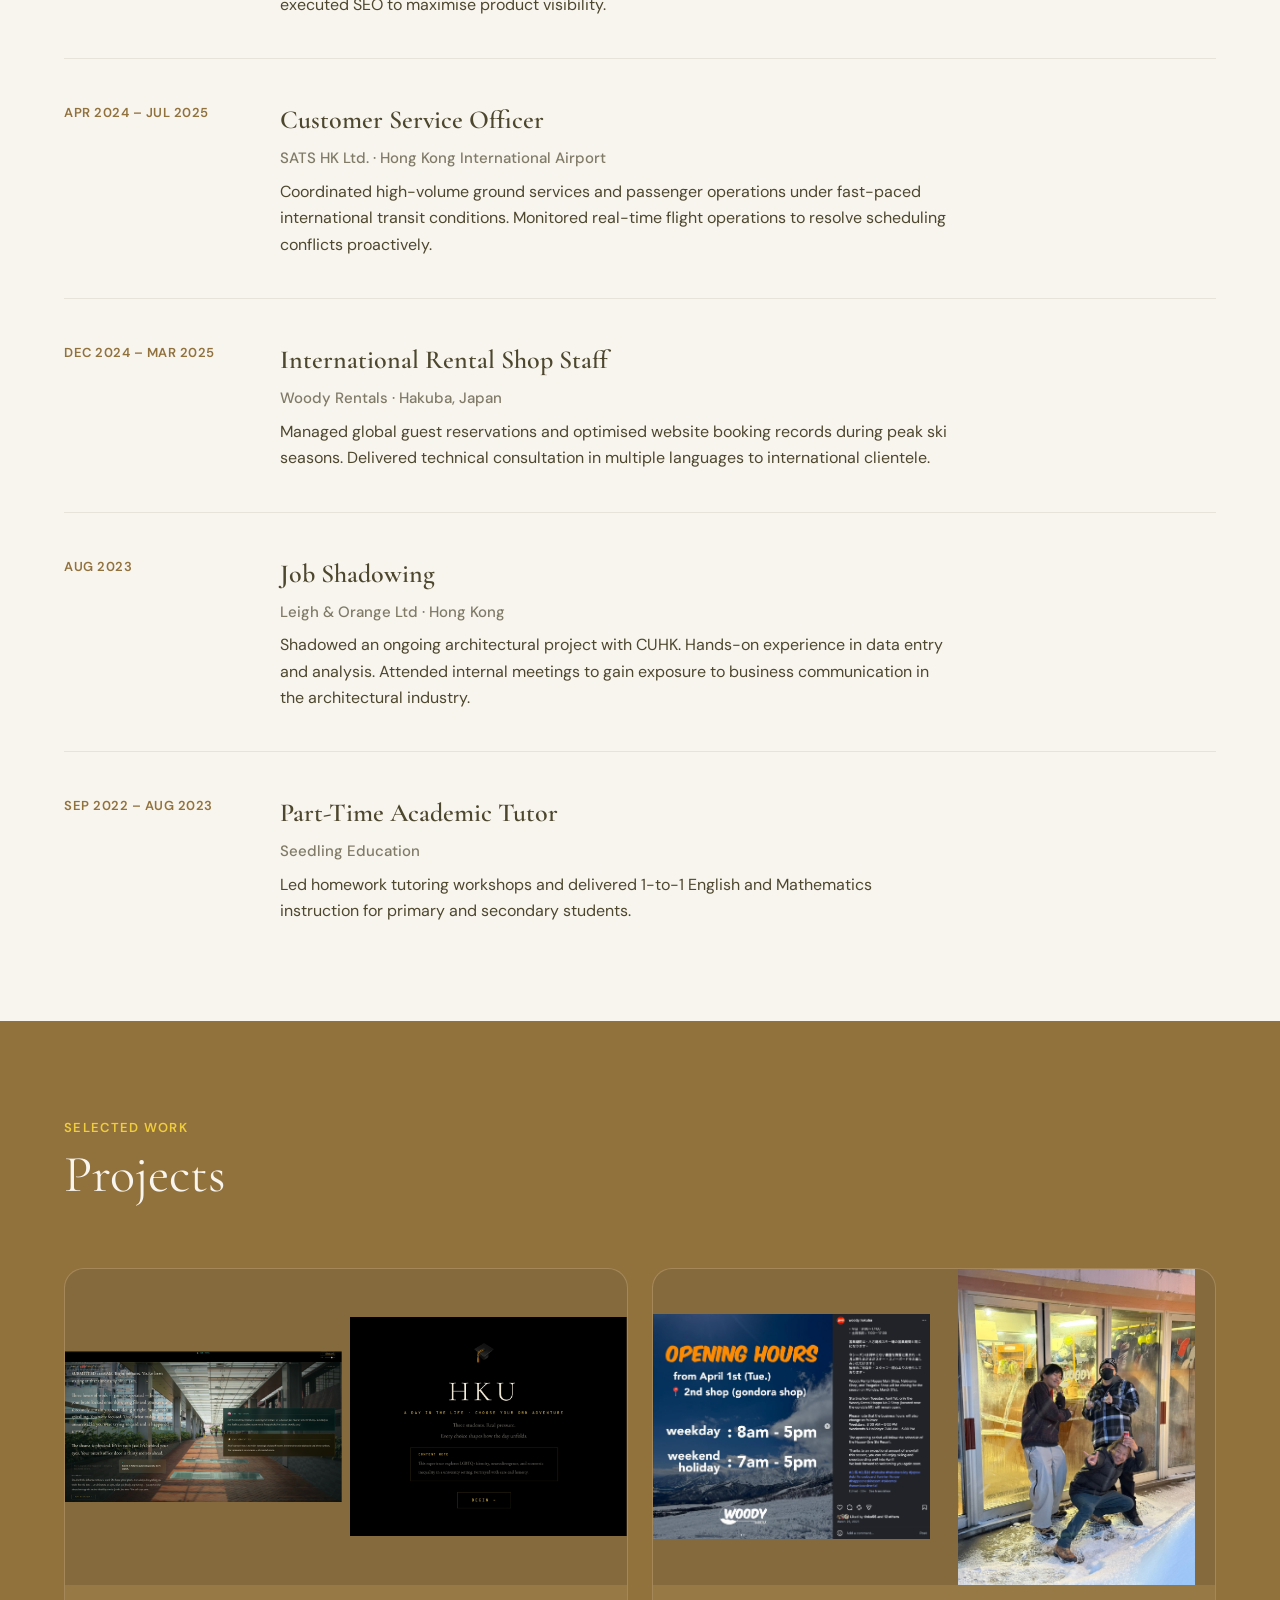
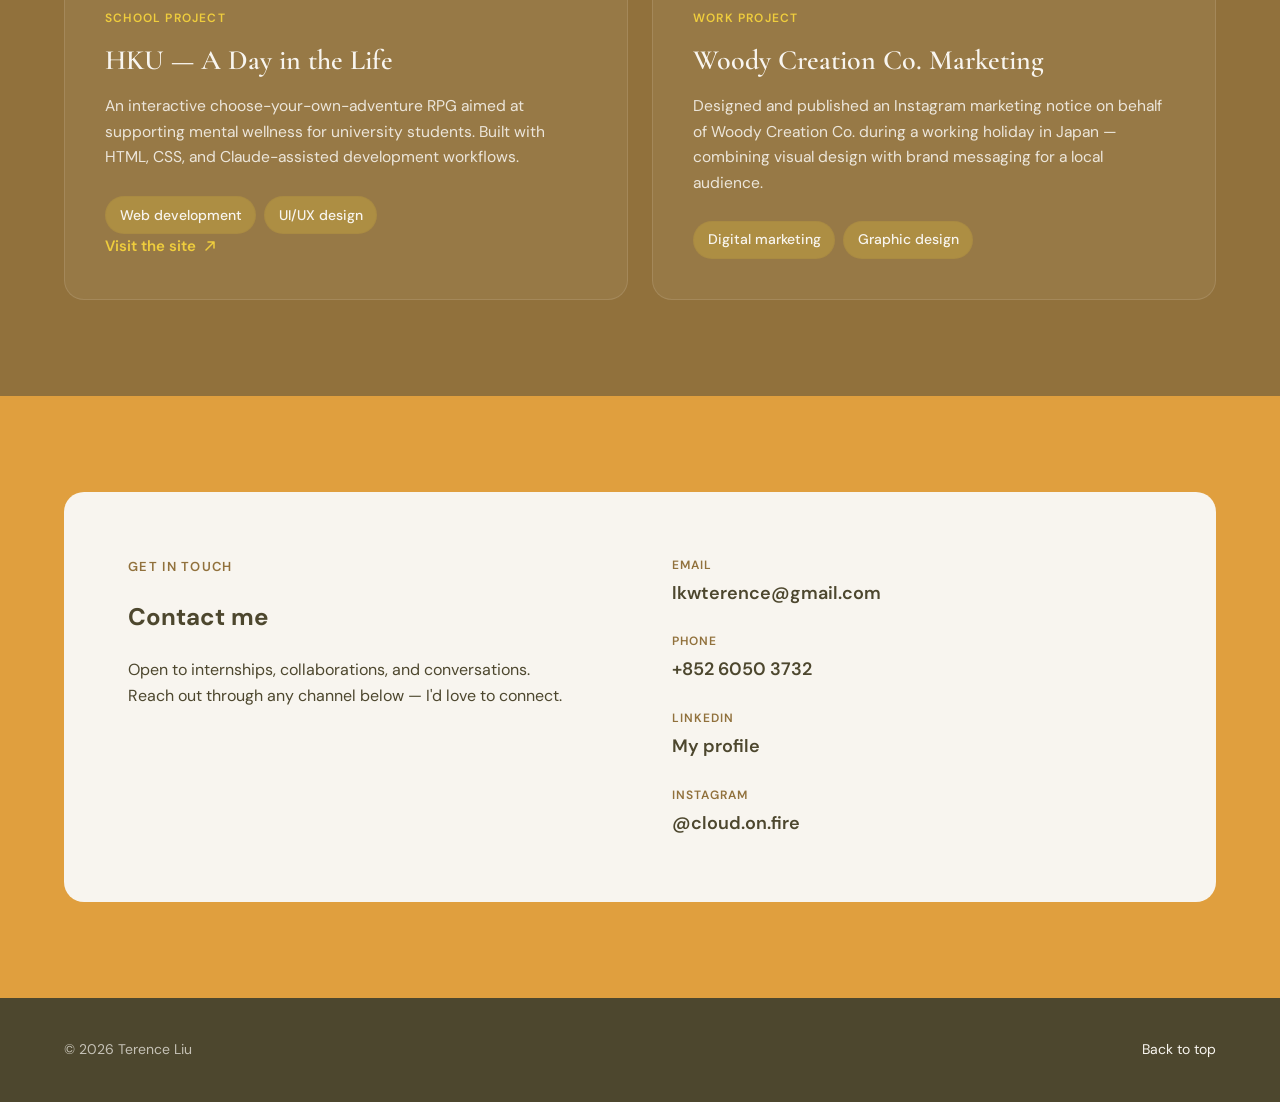
==== commit 31ba0b7d: "Split About trait cards into separate grid rows for larger photos. Co-authored-by: Cursor <cursorage" ====
--- a/index.html
+++ b/index.html
@@ -81,30 +81,28 @@
               <img src="assets/images/travel-nature-2.jpg" alt="Scenic view from a travel destination" width="1536" height="2048" loading="lazy">
             </div>
           </article>
-          <div class="about-cards">
-            <article class="about-card">
-              <h3>Cultural competence</h3>
-              <p>
-                Museums and galleries are a favourite stop when I travel. They remind me to
-                appreciate different perspectives and stay open to new ways of thinking.
-              </p>
-              <div class="about-card-photos">
-                <img src="assets/images/gallery-museum-1.jpg" alt="Interior of a museum visited while travelling" width="1800" height="2400" loading="lazy">
-                <img src="assets/images/gallery-museum-2.jpg" alt="Artwork on display at a gallery" width="1800" height="2400" loading="lazy">
-              </div>
-            </article>
-            <article class="about-card">
-              <h3>Open-minded & creative</h3>
-              <p>
-                I approach problems from multiple angles — whether analysing data, designing
-                an interface, or communicating across cultures.
-              </p>
-              <div class="about-card-photos">
-                <img src="assets/images/gallery-art-1.jpg" alt="Creative artwork photographed at a gallery" width="1800" height="2400" loading="lazy">
-                <img src="assets/images/gallery-art-2.jpg" alt="Exhibit at an art gallery during travel" width="1179" height="2096" loading="lazy">
-              </div>
-            </article>
-          </div>
+          <article class="about-card about-card--trait about-card--cultural">
+            <h3>Cultural competence</h3>
+            <p>
+              Museums and galleries are a favourite stop when I travel. They remind me to
+              appreciate different perspectives and stay open to new ways of thinking.
+            </p>
+            <div class="about-card-photos">
+              <img src="assets/images/gallery-museum-1.jpg" alt="Interior of a museum visited while travelling" width="1800" height="2400" loading="lazy">
+              <img src="assets/images/gallery-museum-2.jpg" alt="Artwork on display at a gallery" width="1800" height="2400" loading="lazy">
+            </div>
+          </article>
+          <article class="about-card about-card--trait about-card--creative">
+            <h3>Open-minded & creative</h3>
+            <p>
+              I approach problems from multiple angles — whether analysing data, designing
+              an interface, or communicating across cultures.
+            </p>
+            <div class="about-card-photos">
+              <img src="assets/images/gallery-art-1.jpg" alt="Creative artwork photographed at a gallery" width="1800" height="2400" loading="lazy">
+              <img src="assets/images/gallery-art-2.jpg" alt="Exhibit at an art gallery during travel" width="1179" height="2096" loading="lazy">
+            </div>
+          </article>
         </div>
       </div>
     </section>
--- a/styles.css
+++ b/styles.css
@@ -347,11 +347,6 @@
   gap: var(--space-md);
 }
 
-.about-cards {
-  display: grid;
-  gap: var(--space-md);
-}
-
 .about-card {
   display: flex;
   flex-direction: column;
@@ -361,6 +356,14 @@
   border-radius: var(--radius-md);
 }
 
+.about-card--trait > p {
+  flex: 1;
+}
+
+.about-card--trait .about-card-photos img {
+  aspect-ratio: 3 / 2;
+}
+
 .about-card h3 {
   margin: 0 0 var(--space-xs);
   font-family: var(--font-display);
@@ -374,9 +377,6 @@
   color: rgba(77, 71, 46, 0.85);
 }
 
-.about-cards .about-card > p {
-  flex: 1;
-}
 
 .about-card-copy {
   flex: 1;
@@ -692,12 +692,22 @@
 @media (min-width: 48rem) {
   .about-grid {
     grid-template-columns: 1fr 1fr;
+    grid-template-areas:
+      "intro cultural"
+      "intro creative";
     align-items: stretch;
   }
 
-  .about-cards {
-    grid-template-rows: 1fr 1fr;
-    min-height: 100%;
+  .about-card--intro {
+    grid-area: intro;
+  }
+
+  .about-card--cultural {
+    grid-area: cultural;
+  }
+
+  .about-card--creative {
+    grid-area: creative;
   }
 
   .timeline-item {
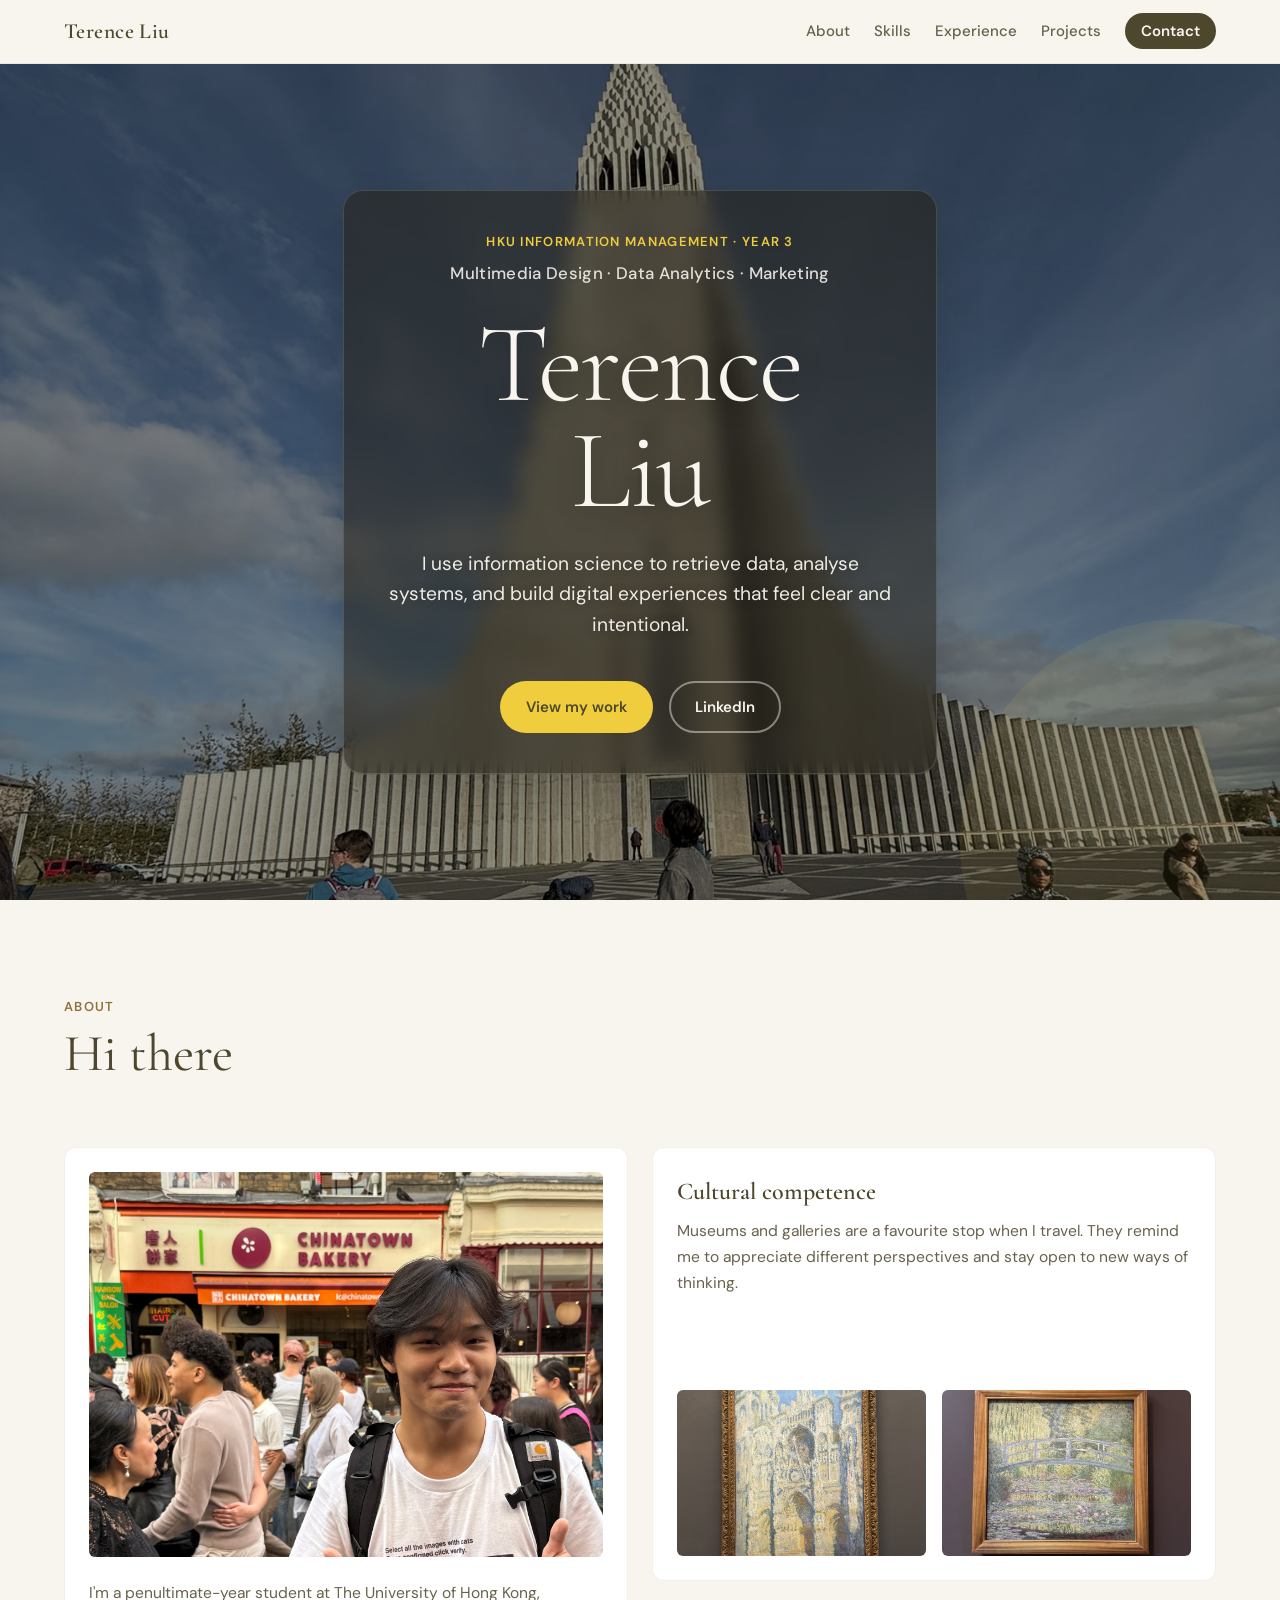
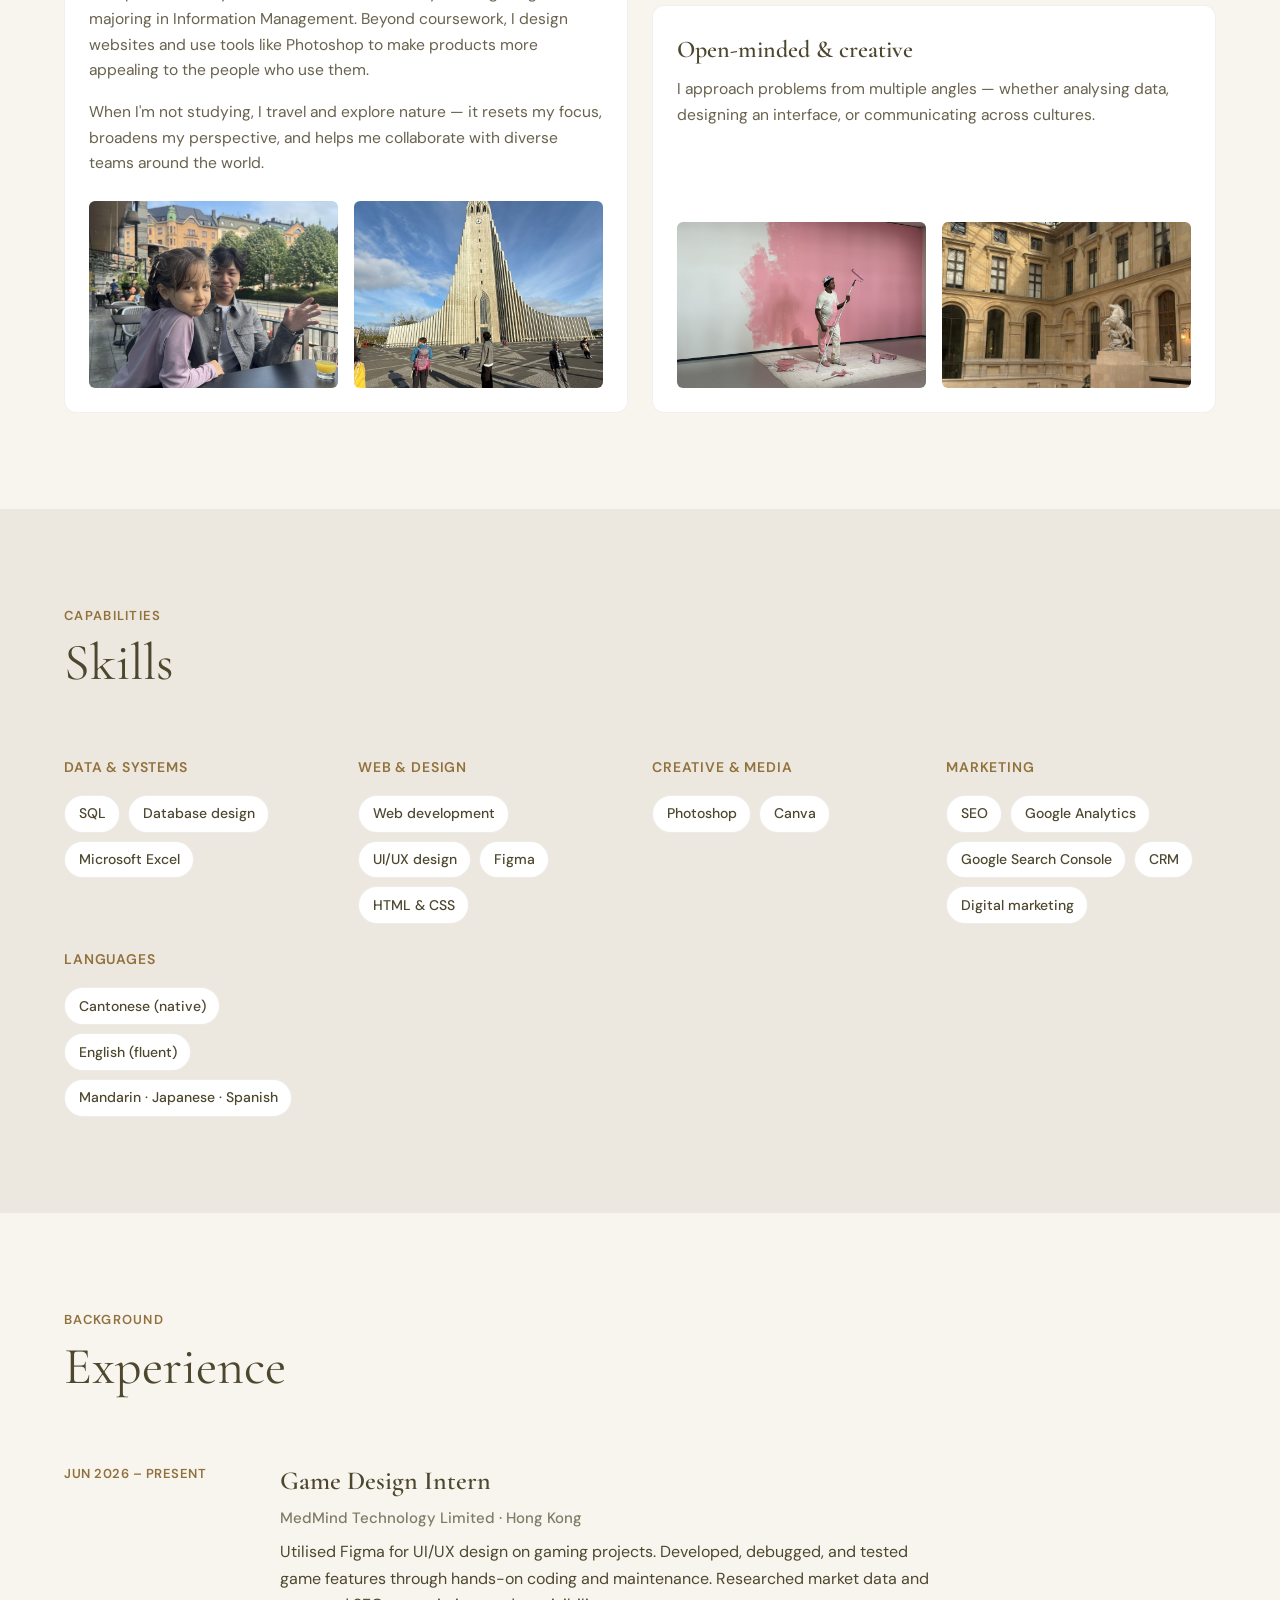
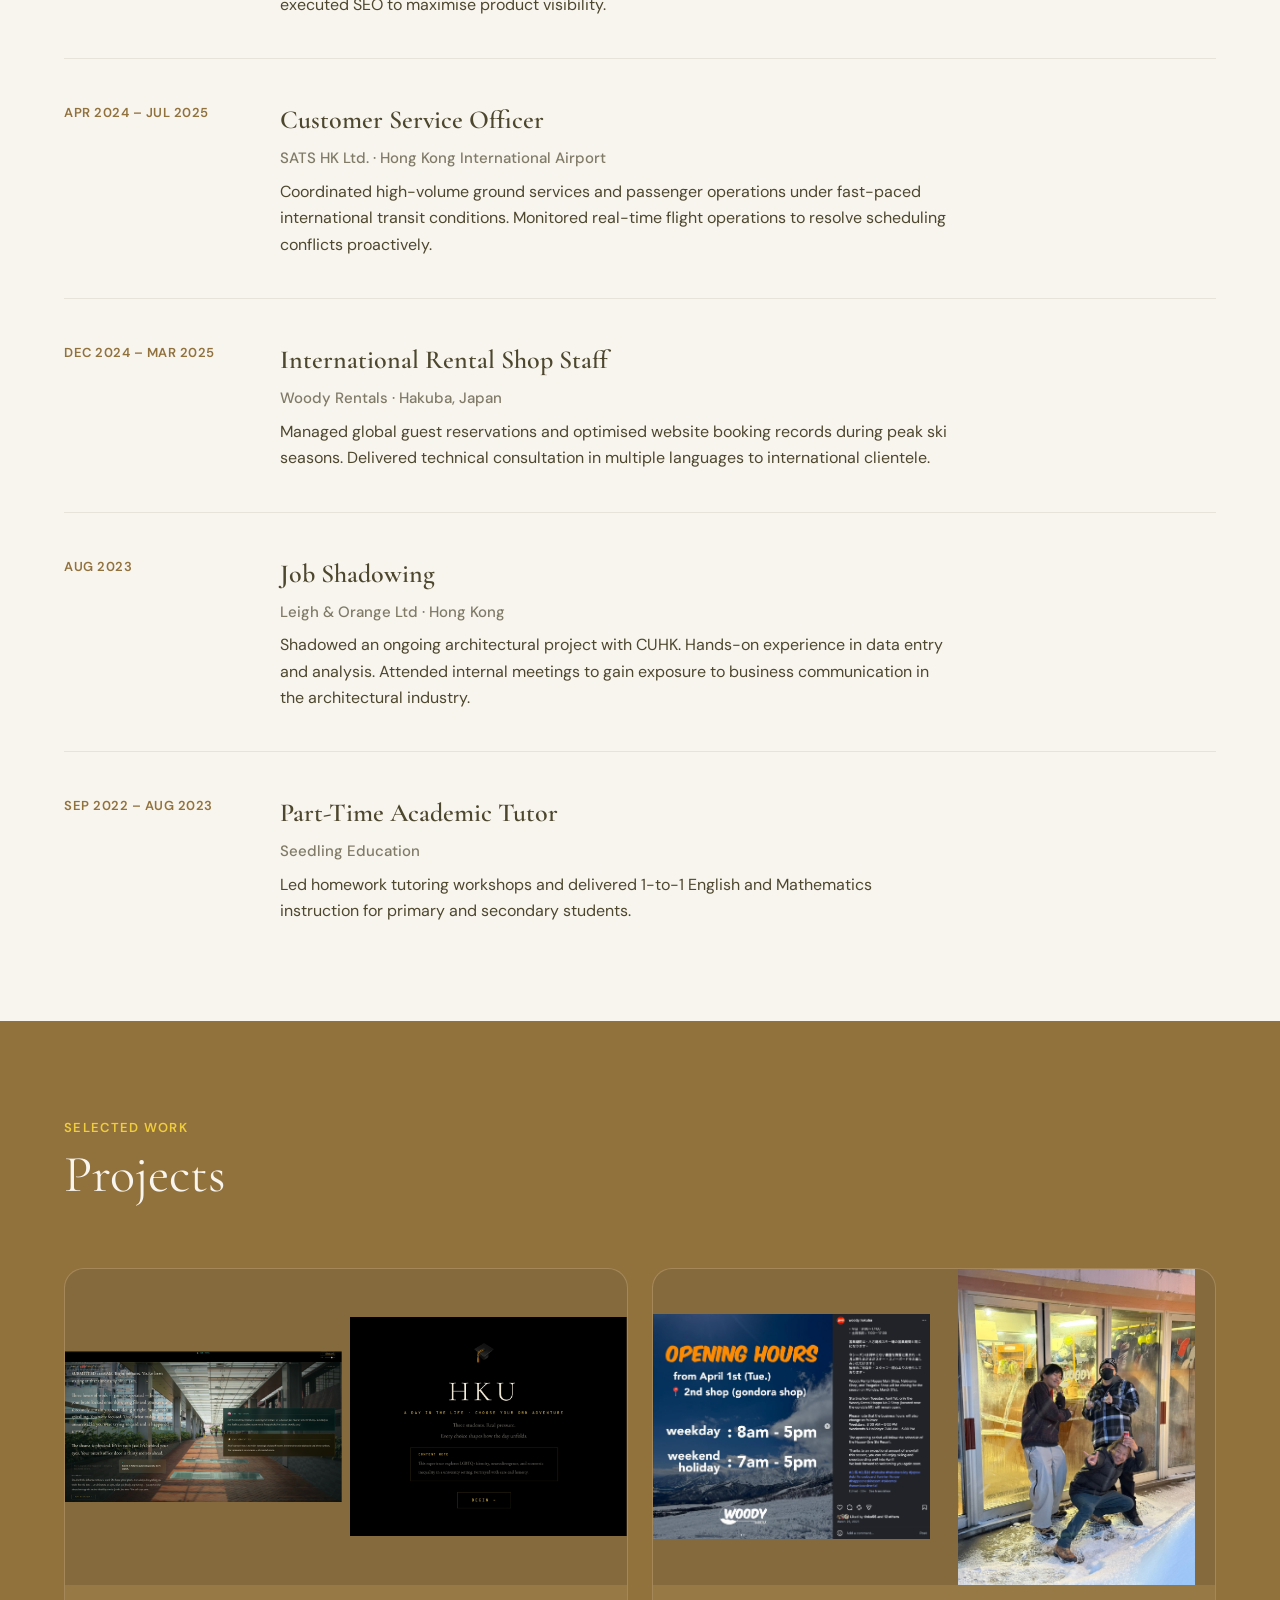
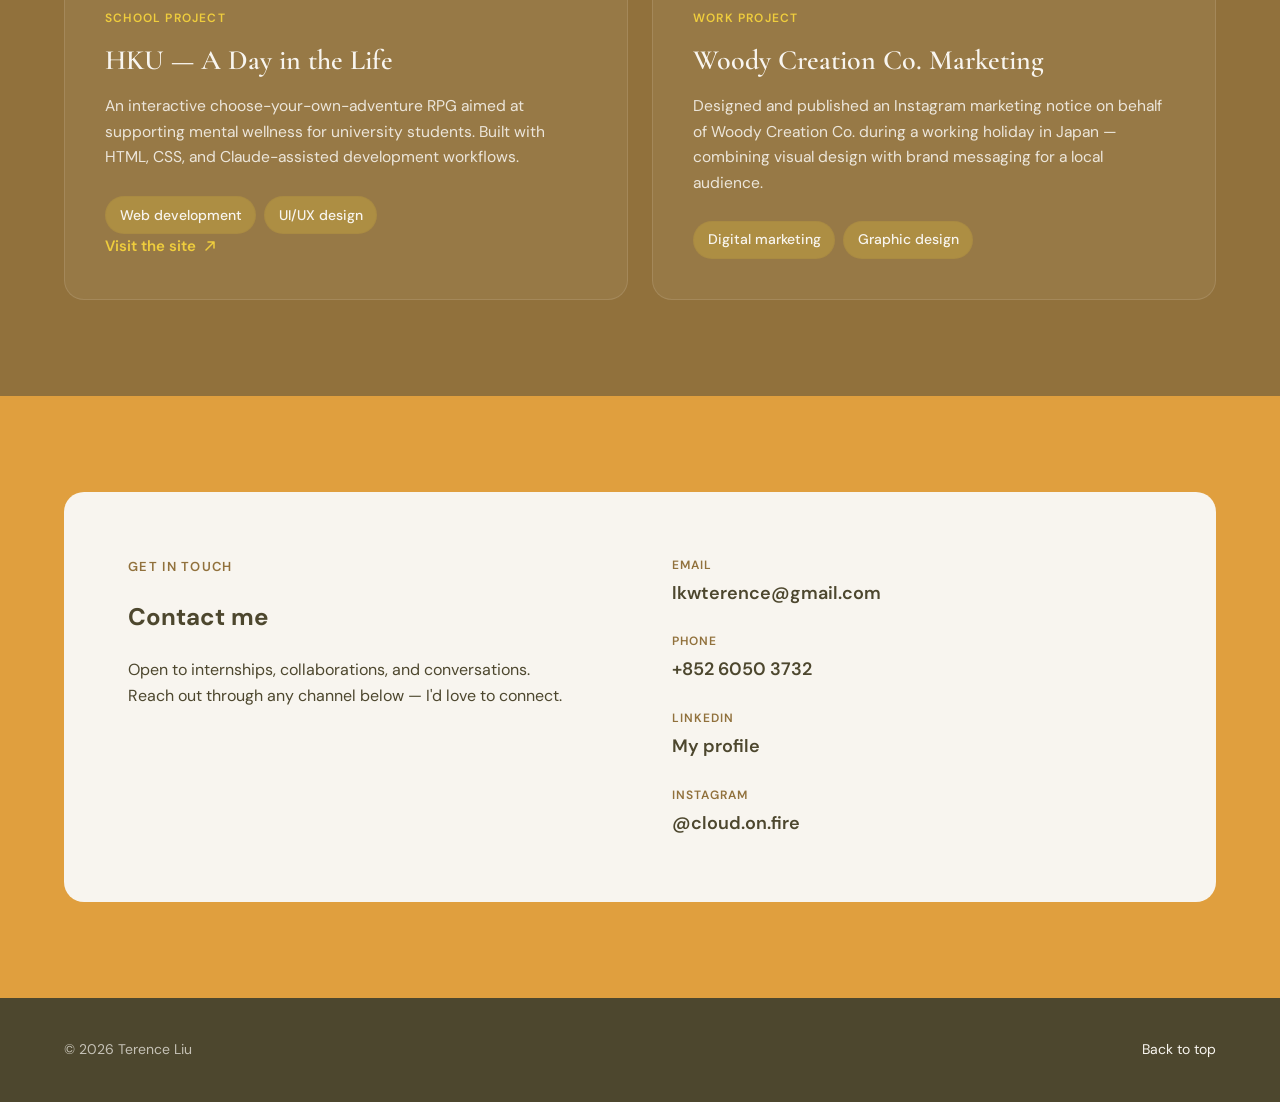
==== commit 5995acd8: "Improve hero readability with landscape photo and frosted text panel. Co-authored-by: Cursor <cursor" ====
--- a/index.html
+++ b/index.html
@@ -4,7 +4,17 @@
   <meta charset="UTF-8">
   <meta name="viewport" content="width=device-width, initial-scale=1.0">
   <meta name="description" content="Terence Liu — Information Management student at HKU. Web development, data analysis, and UI/UX design.">
+  <meta property="og:title" content="Terence Liu">
+  <meta property="og:description" content="Information Management student at HKU. Web development, data analysis, and UI/UX design.">
+  <meta property="og:type" content="website">
+  <meta property="og:image" content="https://terence0911.github.io/portfolio/assets/og-thumbnail.jpg">
+  <meta name="twitter:card" content="summary_large_image">
+  <meta name="twitter:image" content="https://terence0911.github.io/portfolio/assets/og-thumbnail.jpg">
   <title>Terence Liu</title>
+  <link rel="icon" type="image/png" sizes="32x32" href="assets/favicon-32.png">
+  <link rel="icon" type="image/png" sizes="16x16" href="assets/favicon-16.png">
+  <link rel="apple-touch-icon" sizes="180x180" href="assets/apple-touch-icon.png">
+  <link rel="icon" href="assets/favicon.ico">
   <link rel="preconnect" href="https://fonts.googleapis.com">
   <link rel="preconnect" href="https://fonts.gstatic.com" crossorigin>
   <link href="https://fonts.googleapis.com/css2?family=Cormorant+Garamond:ital,wght@0,300;0,400;0,600;1,400&family=DM+Sans:ital,opsz,wght@0,9..40,400;0,9..40,500;0,9..40,600;1,9..40,400&display=swap" rel="stylesheet">
@@ -33,10 +43,11 @@
   <main id="main">
     <section class="hero" aria-labelledby="hero-heading">
       <div class="hero-media" aria-hidden="true">
-        <img src="assets/images/hero-bg.jpg" alt="" width="1200" height="1600">
+        <img src="assets/images/travel-nature-2.jpg" alt="" width="1536" height="2048">
       </div>
       <div class="hero-inner">
-        <p class="hero-eyebrow">HKU · Information Management · Year 3</p>
+        <p class="hero-eyebrow">HKU Information Management · Year 3</p>
+        <p class="hero-headline">Multimedia Design · Data Analytics · Marketing</p>
         <h1 id="hero-heading" class="hero-title">
           <span class="hero-name">Terence</span>
           <span class="hero-name">Liu</span>
--- a/styles.css
+++ b/styles.css
@@ -202,36 +202,57 @@
   min-width: 100%;
   min-height: 100%;
   object-fit: cover;
-  object-position: center 40%;
+  object-position: center 35%;
+  filter: brightness(0.55) saturate(0.8);
 }
 
 .hero::before {
   content: "";
   position: absolute;
   inset: 0;
-  background: linear-gradient(
-    160deg,
-    rgba(77, 71, 46, 0.82) 0%,
-    rgba(145, 113, 60, 0.72) 55%,
-    rgba(77, 71, 46, 0.88) 100%
-  );
+  background:
+    radial-gradient(
+      ellipse 85% 75% at 50% 42%,
+      rgba(36, 32, 22, 0.55) 0%,
+      rgba(36, 32, 22, 0.88) 72%
+    ),
+    linear-gradient(
+      180deg,
+      rgba(77, 71, 46, 0.72) 0%,
+      rgba(77, 71, 46, 0.9) 100%
+    );
   z-index: 0;
 }
 
 .hero-inner {
   position: relative;
   z-index: 1;
-  max-width: 42rem;
+  max-width: 44rem;
   text-align: center;
+  padding: clamp(1.5rem, 4vw, 2.5rem);
+  background: rgba(36, 32, 22, 0.52);
+  border: 1px solid rgba(248, 245, 239, 0.14);
+  border-radius: var(--radius-lg);
+  backdrop-filter: blur(10px);
+  -webkit-backdrop-filter: blur(10px);
+  box-shadow: 0 24px 48px rgba(0, 0, 0, 0.18);
 }
 
 .hero-eyebrow {
+  margin: 0 0 var(--space-xs);
+  font-size: 0.8125rem;
+  font-weight: 600;
+  letter-spacing: 0.1em;
+  text-transform: uppercase;
+  color: var(--gold);
+}
+
+.hero-headline {
   margin: 0 0 var(--space-md);
-  font-size: 0.8125rem;
-  font-weight: 600;
-  letter-spacing: 0.12em;
-  text-transform: uppercase;
-  opacity: 0.75;
+  font-size: clamp(0.9rem, 2.2vw, 1.05rem);
+  font-weight: 500;
+  letter-spacing: 0.02em;
+  color: rgba(248, 245, 239, 0.88);
 }
 
 .hero-title {
@@ -239,6 +260,7 @@
   font-family: var(--font-display);
   font-weight: 300;
   line-height: 0.95;
+  text-shadow: 0 2px 24px rgba(0, 0, 0, 0.35);
 }
 
 .hero-name {
@@ -252,7 +274,8 @@
   max-width: 32rem;
   font-size: clamp(1.05rem, 2.5vw, 1.2rem);
   line-height: 1.6;
-  opacity: 0.9;
+  color: rgba(248, 245, 239, 0.95);
+  text-shadow: 0 1px 12px rgba(0, 0, 0, 0.25);
 }
 
 .hero-actions {
@@ -270,7 +293,7 @@
   height: min(50vw, 28rem);
   border-radius: 50%;
   background: var(--gold);
-  opacity: 0.12;
+  opacity: 0.08;
   z-index: 0;
 }
 
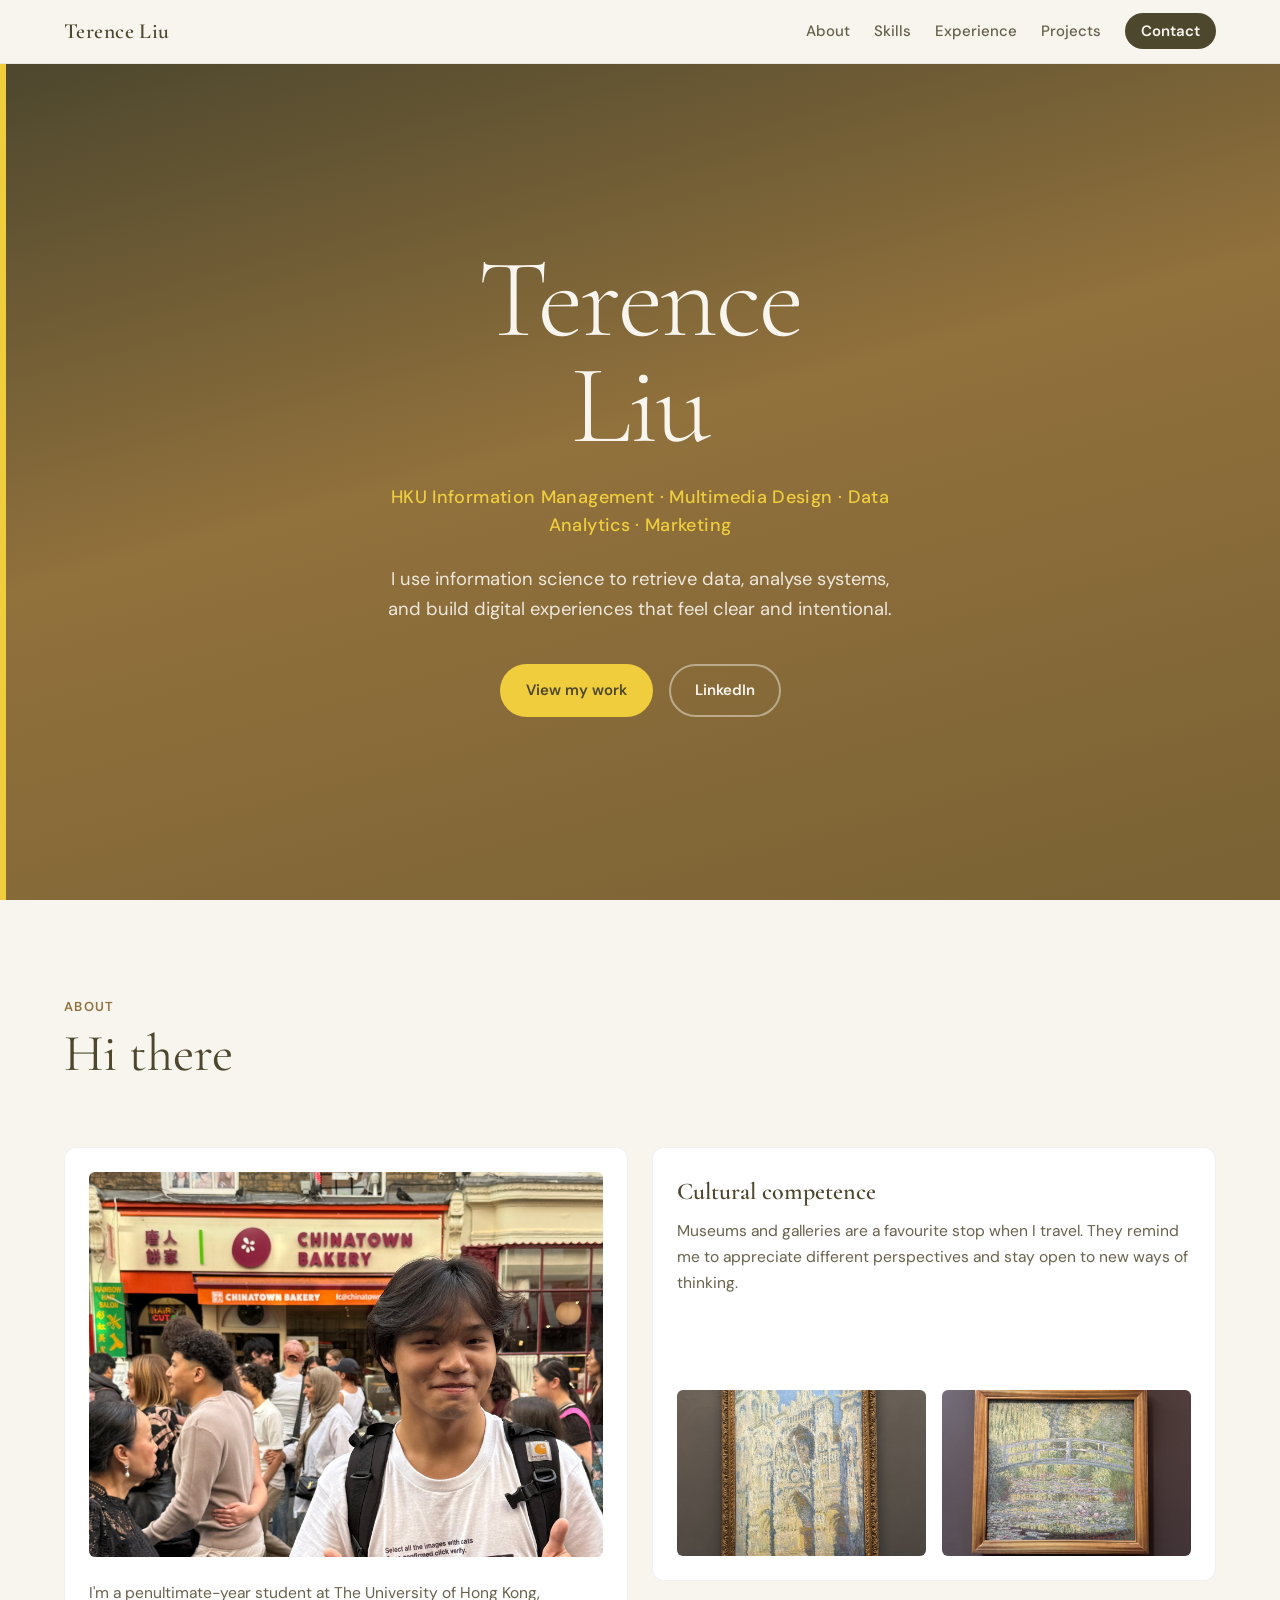
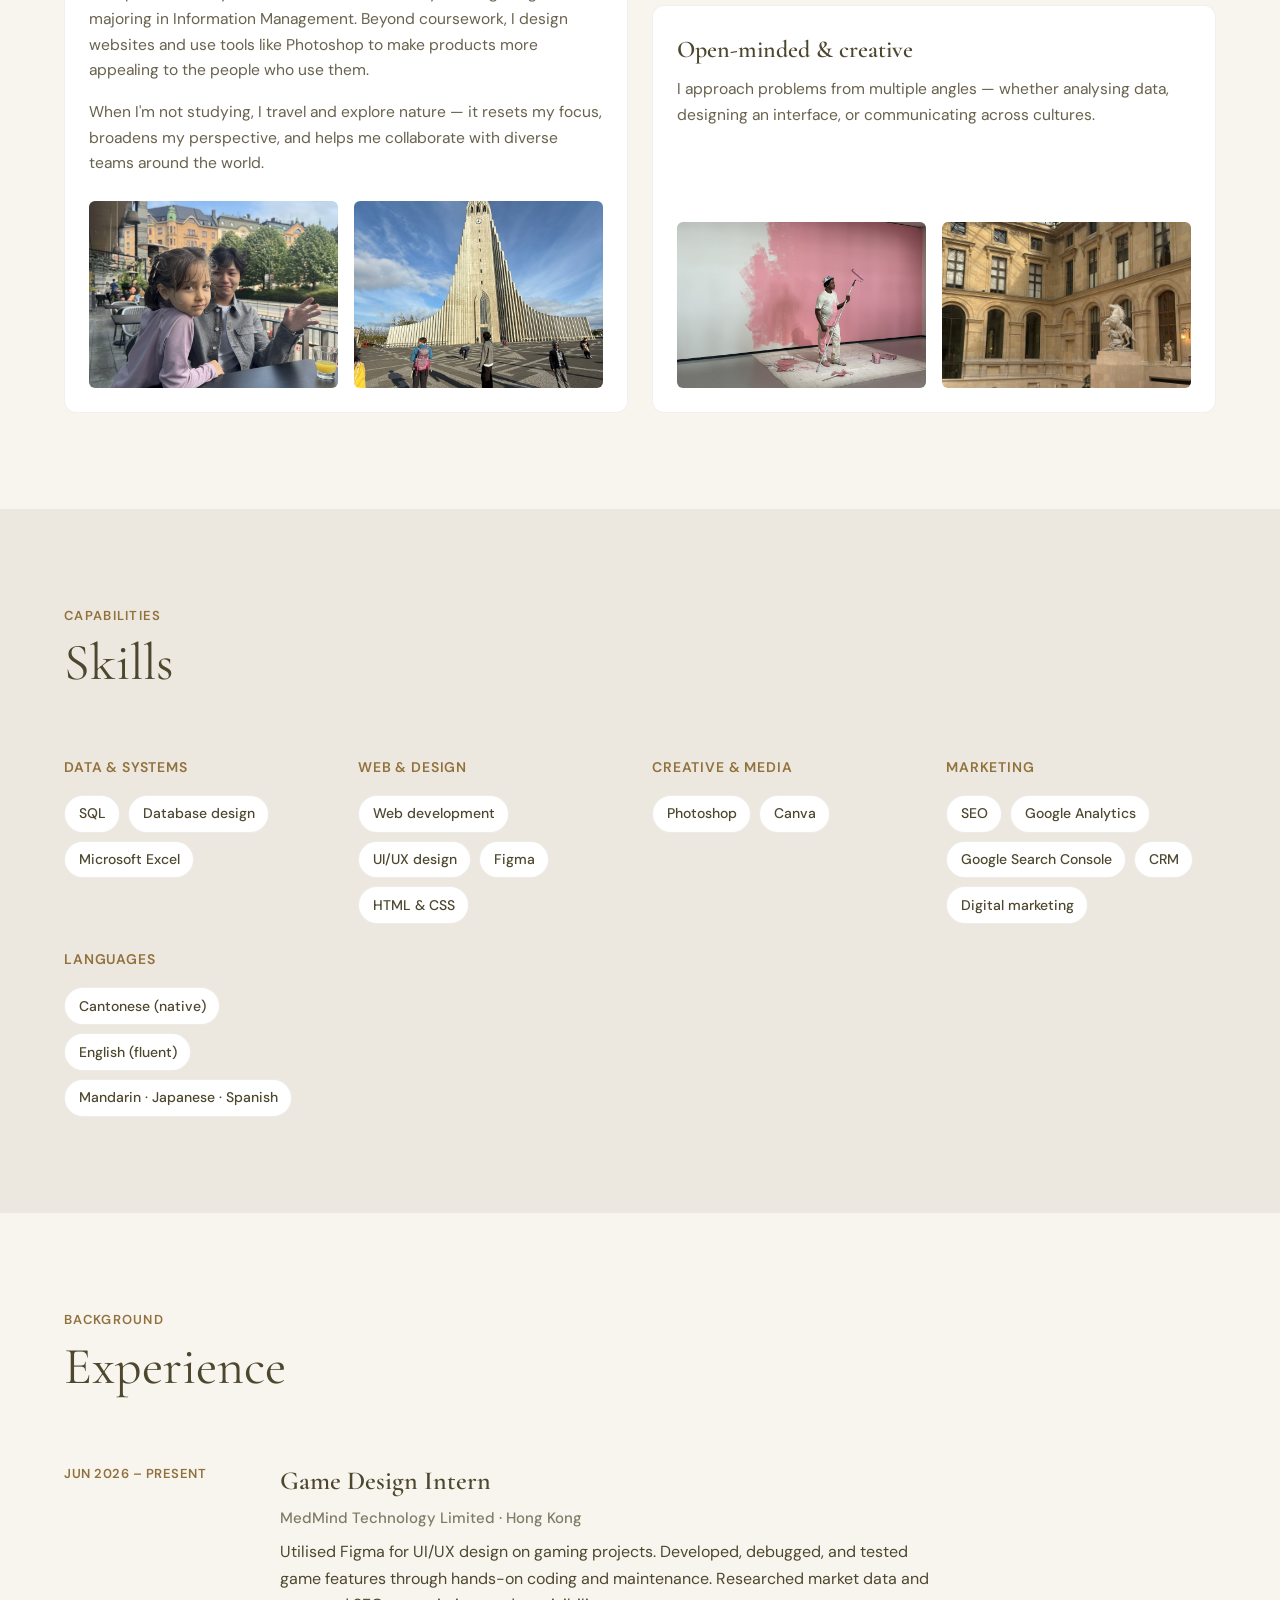
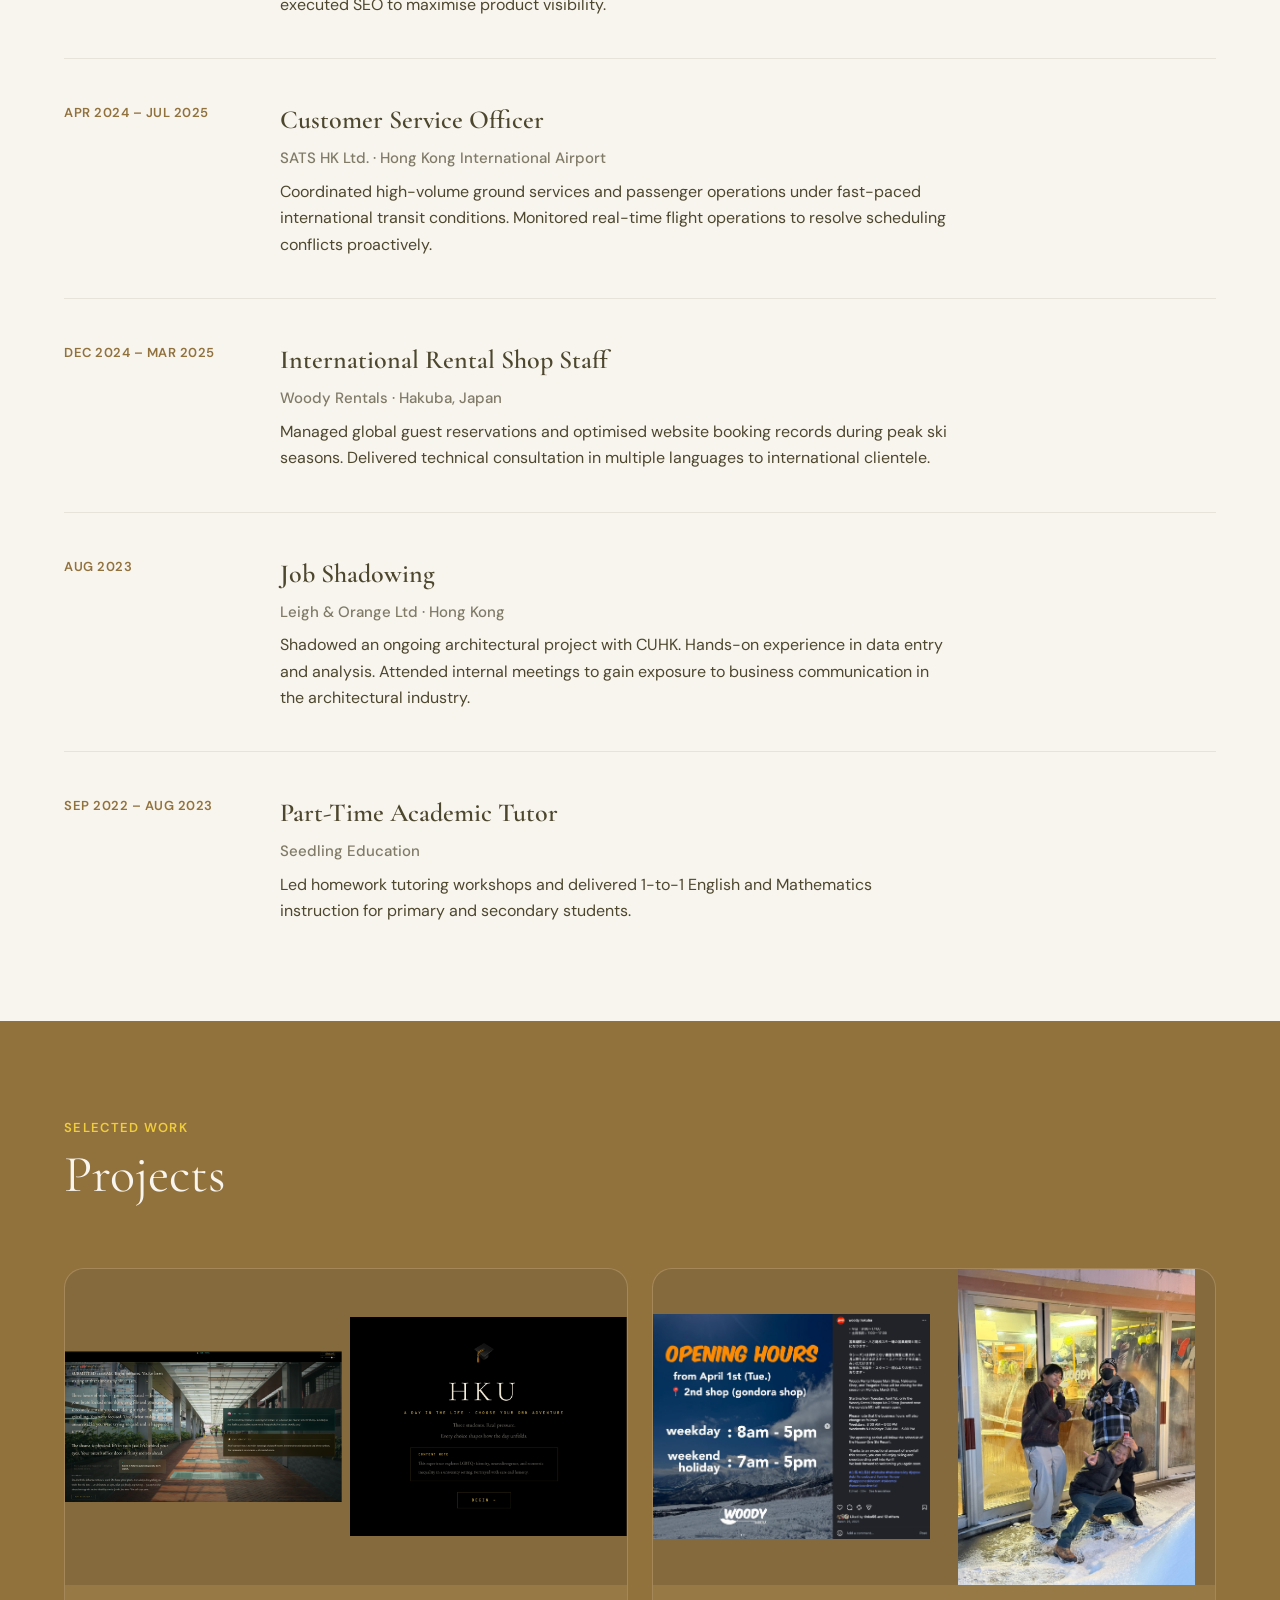
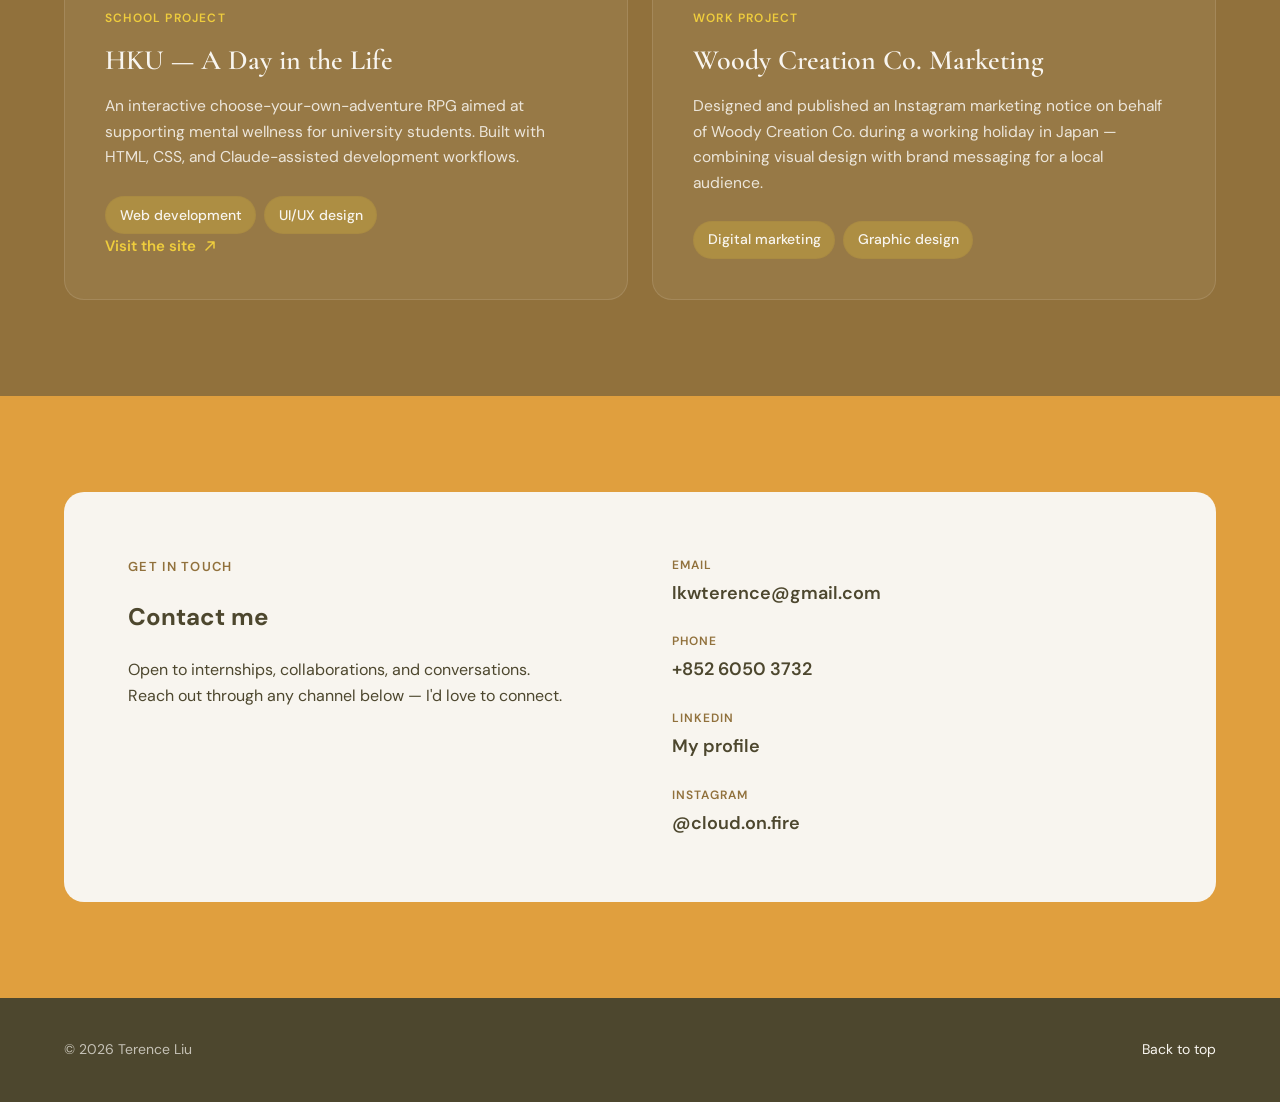
==== commit 190ff448: "Remove hero photo for clean typographic landing section. Co-authored-by: Cursor <cursoragent@cursor." ====
--- a/index.html
+++ b/index.html
@@ -42,16 +42,14 @@
 
   <main id="main">
     <section class="hero" aria-labelledby="hero-heading">
-      <div class="hero-media" aria-hidden="true">
-        <img src="assets/images/travel-nature-2.jpg" alt="" width="1536" height="2048">
-      </div>
       <div class="hero-inner">
-        <p class="hero-eyebrow">HKU Information Management · Year 3</p>
-        <p class="hero-headline">Multimedia Design · Data Analytics · Marketing</p>
         <h1 id="hero-heading" class="hero-title">
           <span class="hero-name">Terence</span>
           <span class="hero-name">Liu</span>
         </h1>
+        <p class="hero-headline">
+          HKU Information Management · Multimedia Design · Data Analytics · Marketing
+        </p>
         <p class="hero-lead">
           I use information science to retrieve data, analyse systems, and build
           digital experiences that feel clear and intentional.
@@ -61,7 +59,6 @@
           <a class="btn btn-secondary" href="https://www.linkedin.com/in/terence-liu-b3a28023a/" target="_blank" rel="noopener noreferrer">LinkedIn</a>
         </div>
       </div>
-      <div class="hero-accent" aria-hidden="true"></div>
     </section>
 
     <section class="section section-about" id="about" aria-labelledby="about-heading">
--- a/styles.css
+++ b/styles.css
@@ -185,74 +185,41 @@
   display: grid;
   place-items: center;
   padding: var(--space-xl) var(--space-sm);
-  background: var(--brown-dark);
+  background: var(--brown);
   color: var(--cream);
   overflow: hidden;
-}
-
-.hero-media {
-  position: absolute;
-  inset: 0;
-  overflow: hidden;
-}
-
-.hero-media img {
-  width: 100%;
-  height: 100%;
-  min-width: 100%;
-  min-height: 100%;
-  object-fit: cover;
-  object-position: center 35%;
-  filter: brightness(0.55) saturate(0.8);
 }
 
 .hero::before {
   content: "";
   position: absolute;
   inset: 0;
-  background:
-    radial-gradient(
-      ellipse 85% 75% at 50% 42%,
-      rgba(36, 32, 22, 0.55) 0%,
-      rgba(36, 32, 22, 0.88) 72%
-    ),
-    linear-gradient(
-      180deg,
-      rgba(77, 71, 46, 0.72) 0%,
-      rgba(77, 71, 46, 0.9) 100%
-    );
+  background: linear-gradient(
+    165deg,
+    var(--brown-dark) 0%,
+    var(--brown) 45%,
+    #7a6234 100%
+  );
+  z-index: 0;
+}
+
+.hero::after {
+  content: "";
+  position: absolute;
+  top: 0;
+  left: 0;
+  width: 6px;
+  height: 100%;
+  background: var(--gold);
   z-index: 0;
 }
 
 .hero-inner {
   position: relative;
   z-index: 1;
-  max-width: 44rem;
+  max-width: 40rem;
   text-align: center;
-  padding: clamp(1.5rem, 4vw, 2.5rem);
-  background: rgba(36, 32, 22, 0.52);
-  border: 1px solid rgba(248, 245, 239, 0.14);
-  border-radius: var(--radius-lg);
-  backdrop-filter: blur(10px);
-  -webkit-backdrop-filter: blur(10px);
-  box-shadow: 0 24px 48px rgba(0, 0, 0, 0.18);
-}
-
-.hero-eyebrow {
-  margin: 0 0 var(--space-xs);
-  font-size: 0.8125rem;
-  font-weight: 600;
-  letter-spacing: 0.1em;
-  text-transform: uppercase;
-  color: var(--gold);
-}
-
-.hero-headline {
-  margin: 0 0 var(--space-md);
-  font-size: clamp(0.9rem, 2.2vw, 1.05rem);
-  font-weight: 500;
-  letter-spacing: 0.02em;
-  color: rgba(248, 245, 239, 0.88);
+  padding: 0 var(--space-sm);
 }
 
 .hero-title {
@@ -260,7 +227,6 @@
   font-family: var(--font-display);
   font-weight: 300;
   line-height: 0.95;
-  text-shadow: 0 2px 24px rgba(0, 0, 0, 0.35);
 }
 
 .hero-name {
@@ -269,13 +235,22 @@
   letter-spacing: -0.02em;
 }
 
+.hero-headline {
+  margin: 0 auto var(--space-md);
+  max-width: 34rem;
+  font-size: clamp(0.95rem, 2.4vw, 1.125rem);
+  font-weight: 500;
+  line-height: 1.55;
+  letter-spacing: 0.02em;
+  color: var(--gold);
+}
+
 .hero-lead {
   margin: 0 auto var(--space-lg);
   max-width: 32rem;
-  font-size: clamp(1.05rem, 2.5vw, 1.2rem);
-  line-height: 1.6;
-  color: rgba(248, 245, 239, 0.95);
-  text-shadow: 0 1px 12px rgba(0, 0, 0, 0.25);
+  font-size: clamp(1.05rem, 2.5vw, 1.15rem);
+  line-height: 1.65;
+  color: rgba(248, 245, 239, 0.9);
 }
 
 .hero-actions {
@@ -283,18 +258,6 @@
   flex-wrap: wrap;
   gap: var(--space-sm);
   justify-content: center;
-}
-
-.hero-accent {
-  position: absolute;
-  bottom: -20%;
-  right: -10%;
-  width: min(50vw, 28rem);
-  height: min(50vw, 28rem);
-  border-radius: 50%;
-  background: var(--gold);
-  opacity: 0.08;
-  z-index: 0;
 }
 
 /* Buttons */
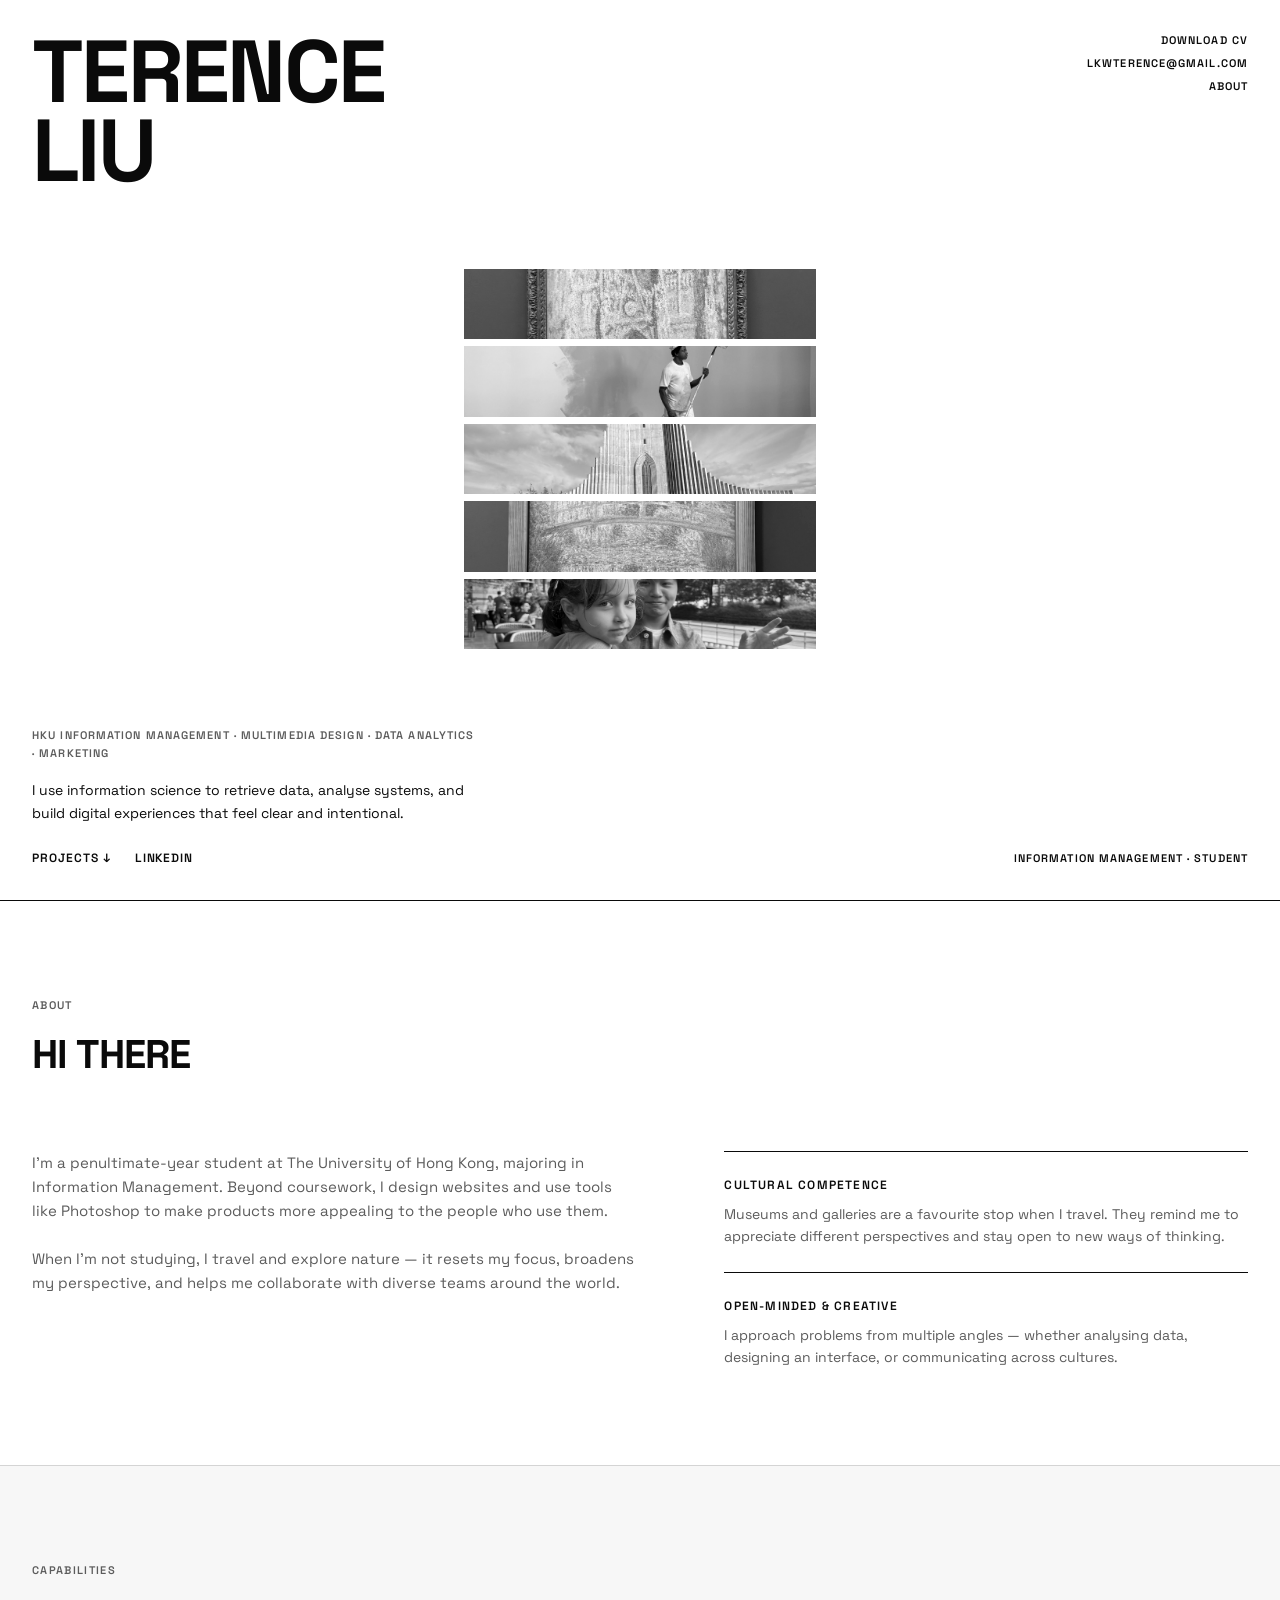
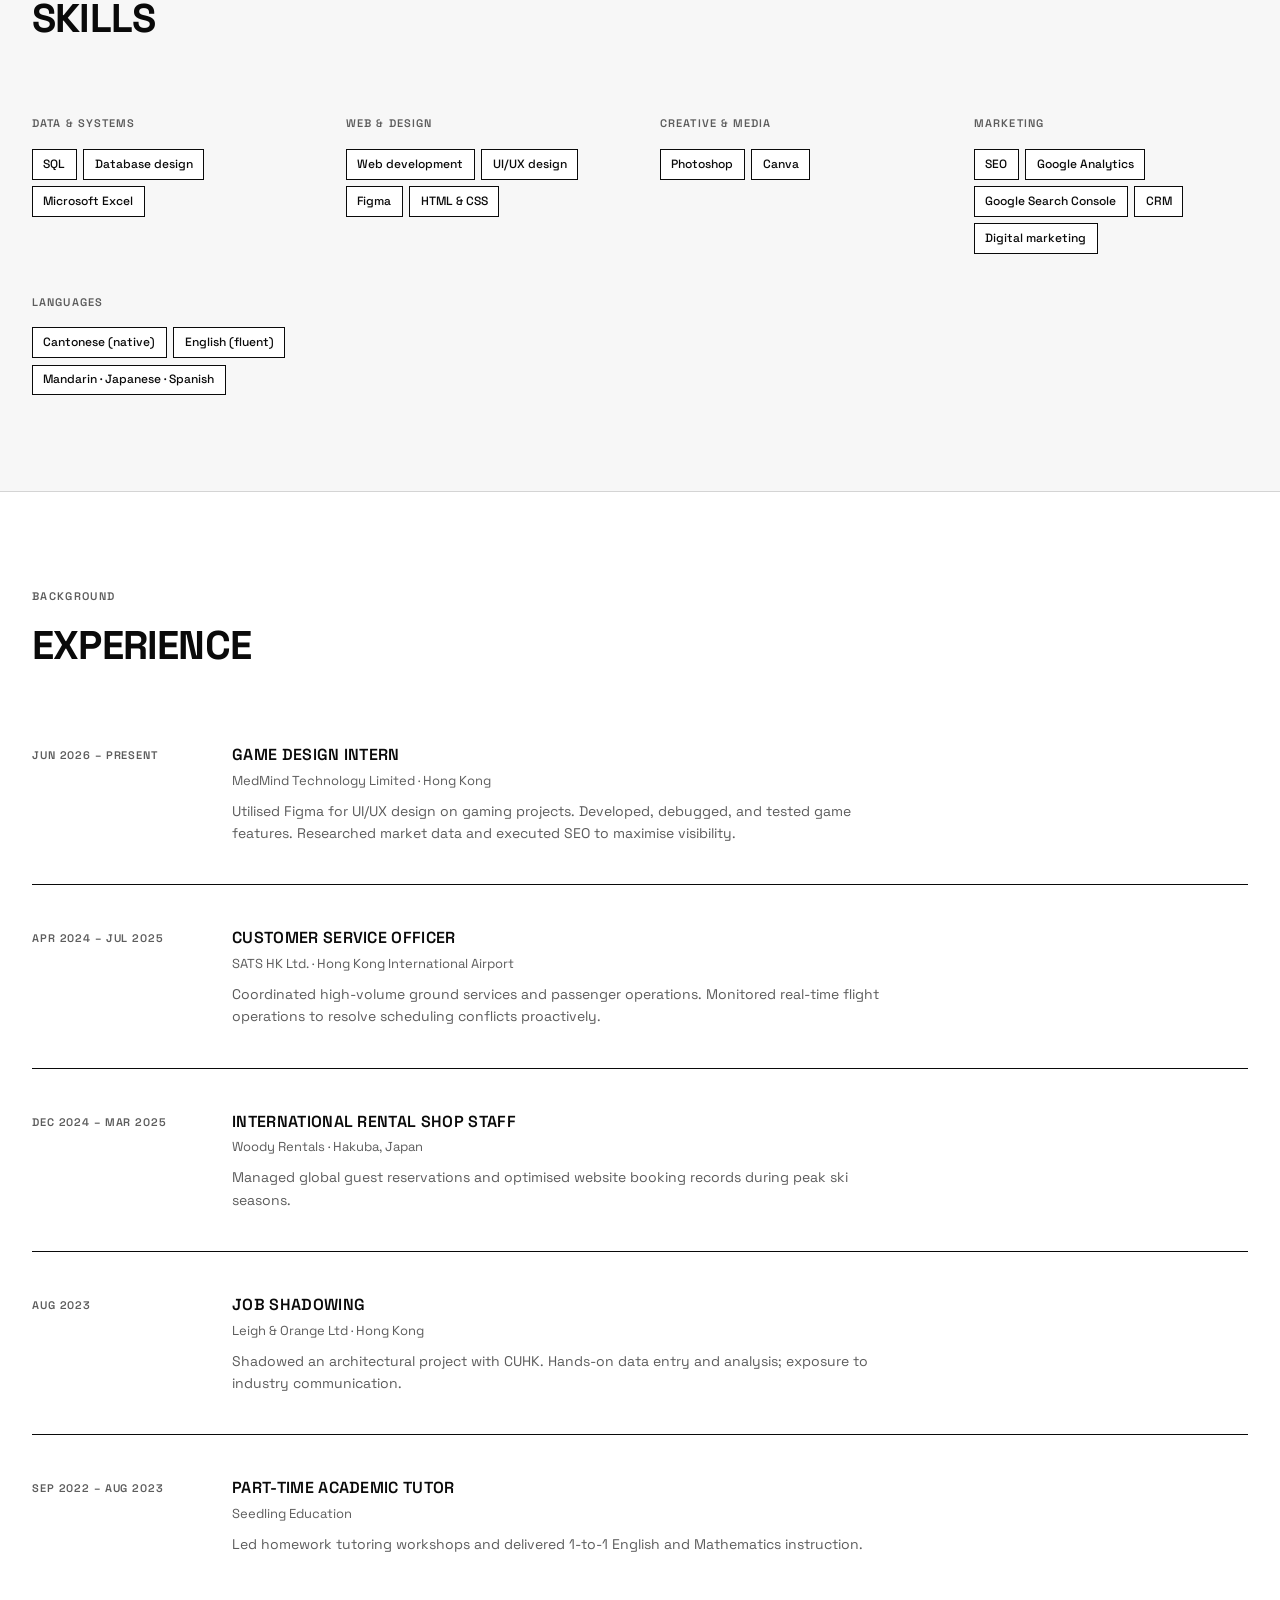
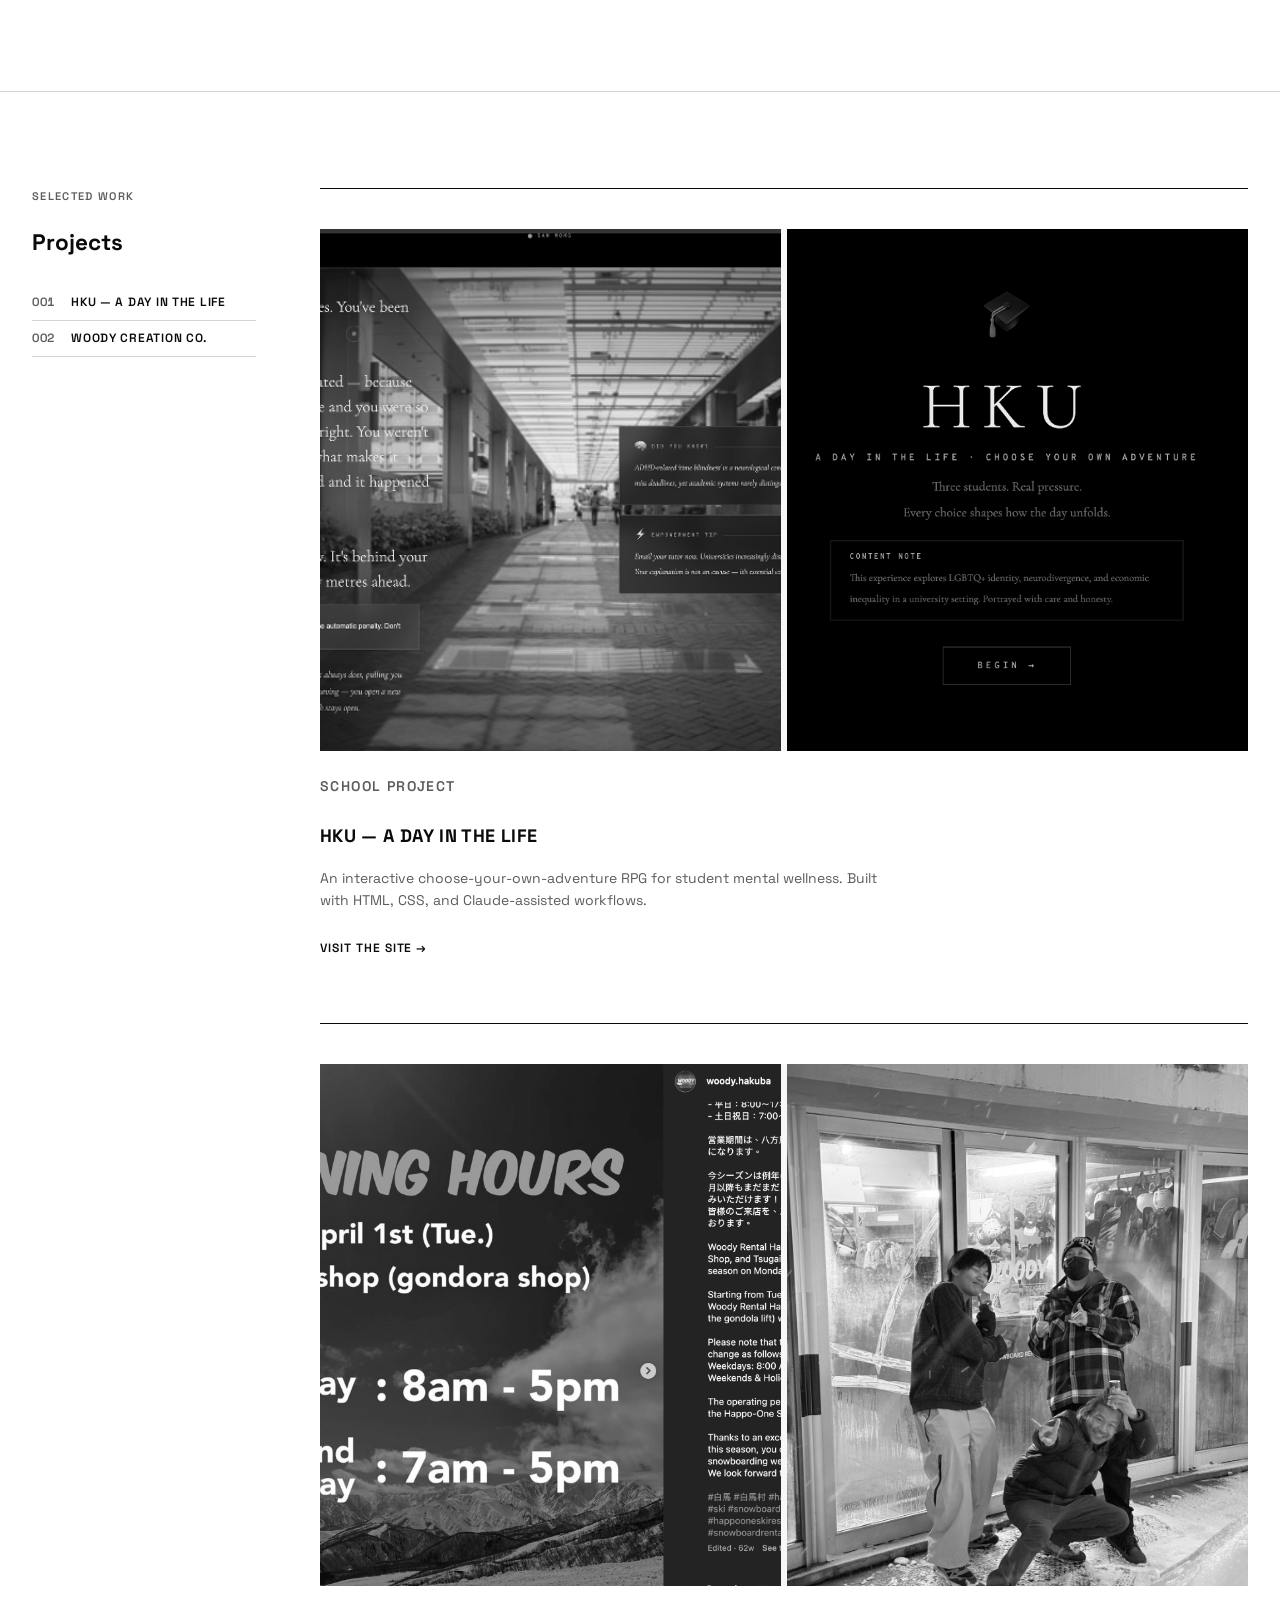
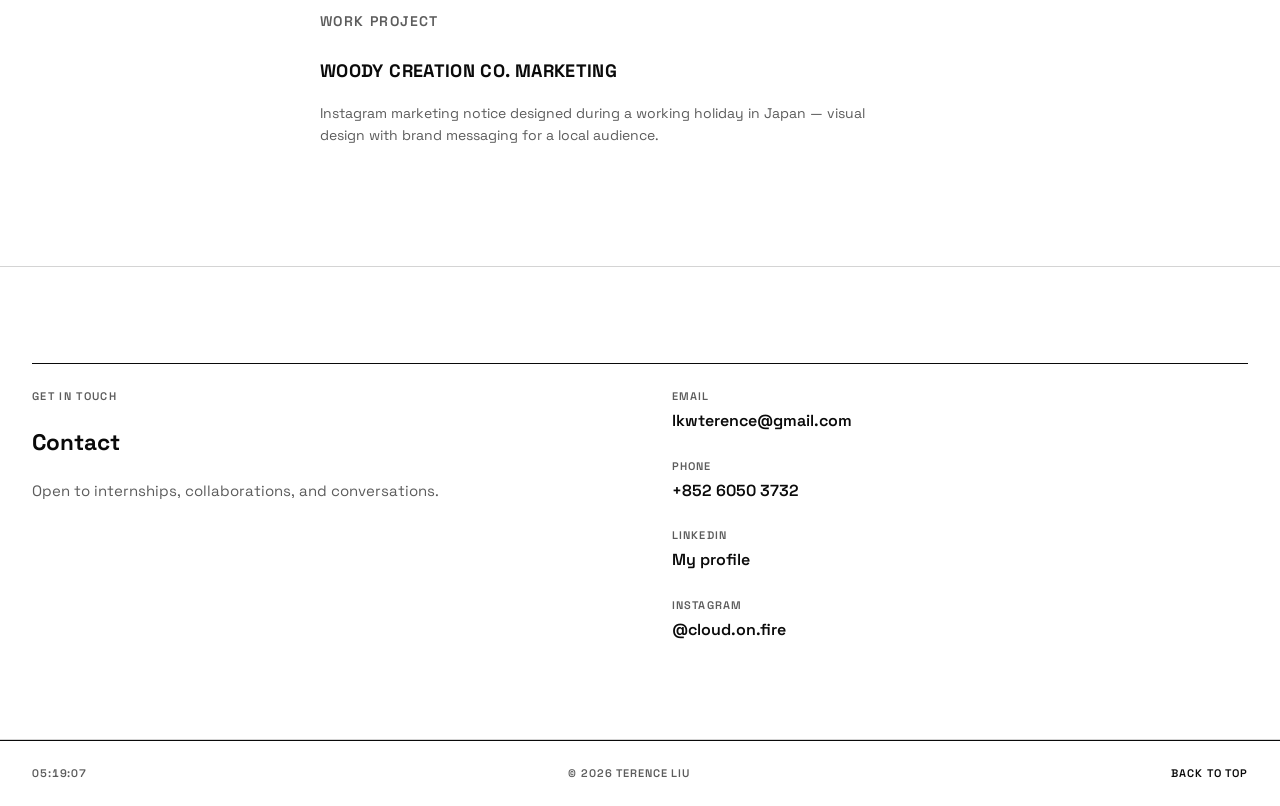
==== commit e2a5bcfe: "Redesign portfolio in minimalist monochrome editorial style. Co-authored-by: Cursor <cursoragent@cur" ====
--- a/index.html
+++ b/index.html
@@ -17,46 +17,50 @@
   <link rel="icon" href="assets/favicon.ico">
   <link rel="preconnect" href="https://fonts.googleapis.com">
   <link rel="preconnect" href="https://fonts.gstatic.com" crossorigin>
-  <link href="https://fonts.googleapis.com/css2?family=Cormorant+Garamond:ital,wght@0,300;0,400;0,600;1,400&family=DM+Sans:ital,opsz,wght@0,9..40,400;0,9..40,500;0,9..40,600;1,9..40,400&display=swap" rel="stylesheet">
+  <link href="https://fonts.googleapis.com/css2?family=Space+Grotesk:wght@400;500;600;700&display=swap" rel="stylesheet">
   <link rel="stylesheet" href="styles.css">
 </head>
 <body>
   <a class="skip-link" href="#main">Skip to content</a>
 
-  <header class="site-header" id="top">
-    <nav class="nav" aria-label="Primary">
-      <a class="nav-logo" href="#top">Terence Liu</a>
-      <button class="nav-toggle" type="button" aria-expanded="false" aria-controls="nav-menu" aria-label="Open menu">
-        <span></span>
-        <span></span>
-      </button>
-      <ul class="nav-menu" id="nav-menu">
-        <li><a href="#about">About</a></li>
-        <li><a href="#skills">Skills</a></li>
-        <li><a href="#experience">Experience</a></li>
-        <li><a href="#projects">Projects</a></li>
-        <li><a class="nav-cta" href="#contact">Contact</a></li>
-      </ul>
-    </nav>
-  </header>
-
   <main id="main">
     <section class="hero" aria-labelledby="hero-heading">
-      <div class="hero-inner">
-        <h1 id="hero-heading" class="hero-title">
-          <span class="hero-name">Terence</span>
-          <span class="hero-name">Liu</span>
-        </h1>
-        <p class="hero-headline">
-          HKU Information Management · Multimedia Design · Data Analytics · Marketing
-        </p>
-        <p class="hero-lead">
-          I use information science to retrieve data, analyse systems, and build
-          digital experiences that feel clear and intentional.
-        </p>
-        <div class="hero-actions">
-          <a class="btn btn-primary" href="#projects">View my work</a>
-          <a class="btn btn-secondary" href="https://www.linkedin.com/in/terence-liu-b3a28023a/" target="_blank" rel="noopener noreferrer">LinkedIn</a>
+      <div class="hero-frame">
+        <header class="hero-header">
+          <h1 id="hero-heading" class="hero-brand">
+            <span>Terence</span>
+            <span>Liu</span>
+          </h1>
+          <nav class="hero-nav" aria-label="Primary">
+            <a href="cv.html">Download CV</a>
+            <a href="mailto:lkwterence@gmail.com">lkwterence@gmail.com</a>
+            <a href="#about">About</a>
+          </nav>
+        </header>
+
+        <div class="hero-slats" aria-hidden="true">
+          <div class="hero-slat"><img src="assets/images/gallery-museum-1.jpg" alt="" width="1800" height="2400" loading="eager"></div>
+          <div class="hero-slat"><img src="assets/images/gallery-art-1.jpg" alt="" width="1800" height="2400" loading="lazy"></div>
+          <div class="hero-slat"><img src="assets/images/travel-nature-2.jpg" alt="" width="1536" height="2048" loading="lazy"></div>
+          <div class="hero-slat"><img src="assets/images/gallery-museum-2.jpg" alt="" width="1800" height="2400" loading="lazy"></div>
+          <div class="hero-slat"><img src="assets/images/travel-nature-1.jpg" alt="" width="1800" height="2400" loading="lazy"></div>
+        </div>
+
+        <div class="hero-footer">
+          <div class="hero-intro">
+            <p class="hero-headline">
+              HKU Information Management · Multimedia Design · Data Analytics · Marketing
+            </p>
+            <p class="hero-lead">
+              I use information science to retrieve data, analyse systems, and build
+              digital experiences that feel clear and intentional.
+            </p>
+            <div class="hero-actions">
+              <a class="text-link" href="#projects">Projects ↓</a>
+              <a class="text-link" href="https://www.linkedin.com/in/terence-liu-b3a28023a/" target="_blank" rel="noopener noreferrer">LinkedIn</a>
+            </div>
+          </div>
+          <p class="hero-role">Information Management · Student</p>
         </div>
       </div>
     </section>
@@ -68,49 +72,34 @@
           <h2 id="about-heading">Hi there</h2>
         </div>
         <div class="about-grid">
-          <article class="about-card about-card--intro">
-            <figure class="about-portrait">
-              <img src="assets/images/about-portrait.jpg" alt="Terence Liu outdoors on a travel trip" width="1800" height="2400" loading="lazy">
-            </figure>
-            <div class="about-card-copy">
+          <div class="about-copy">
+            <p>
+              I'm a penultimate-year student at The University of Hong Kong, majoring in
+              Information Management. Beyond coursework, I design websites and use tools like
+              Photoshop to make products more appealing to the people who use them.
+            </p>
+            <p>
+              When I'm not studying, I travel and explore nature — it resets my focus,
+              broadens my perspective, and helps me collaborate with diverse teams around
+              the world.
+            </p>
+          </div>
+          <div class="about-traits">
+            <article class="about-trait">
+              <h3>Cultural competence</h3>
               <p>
-                I'm a penultimate-year student at The University of Hong Kong, majoring in
-                Information Management. Beyond coursework, I design websites and use tools like
-                Photoshop to make products more appealing to the people who use them.
+                Museums and galleries are a favourite stop when I travel. They remind me to
+                appreciate different perspectives and stay open to new ways of thinking.
               </p>
+            </article>
+            <article class="about-trait">
+              <h3>Open-minded & creative</h3>
               <p>
-                When I'm not studying, I travel and explore nature — it resets my focus,
-                broadens my perspective, and helps me collaborate with diverse teams around
-                the world.
+                I approach problems from multiple angles — whether analysing data, designing
+                an interface, or communicating across cultures.
               </p>
-            </div>
-            <div class="about-card-photos">
-              <img src="assets/images/travel-nature-1.jpg" alt="Mountain landscape during a nature hike" width="1800" height="2400" loading="lazy">
-              <img src="assets/images/travel-nature-2.jpg" alt="Scenic view from a travel destination" width="1536" height="2048" loading="lazy">
-            </div>
-          </article>
-          <article class="about-card about-card--trait about-card--cultural">
-            <h3>Cultural competence</h3>
-            <p>
-              Museums and galleries are a favourite stop when I travel. They remind me to
-              appreciate different perspectives and stay open to new ways of thinking.
-            </p>
-            <div class="about-card-photos">
-              <img src="assets/images/gallery-museum-1.jpg" alt="Interior of a museum visited while travelling" width="1800" height="2400" loading="lazy">
-              <img src="assets/images/gallery-museum-2.jpg" alt="Artwork on display at a gallery" width="1800" height="2400" loading="lazy">
-            </div>
-          </article>
-          <article class="about-card about-card--trait about-card--creative">
-            <h3>Open-minded & creative</h3>
-            <p>
-              I approach problems from multiple angles — whether analysing data, designing
-              an interface, or communicating across cultures.
-            </p>
-            <div class="about-card-photos">
-              <img src="assets/images/gallery-art-1.jpg" alt="Creative artwork photographed at a gallery" width="1800" height="2400" loading="lazy">
-              <img src="assets/images/gallery-art-2.jpg" alt="Exhibit at an art gallery during travel" width="1179" height="2096" loading="lazy">
-            </div>
-          </article>
+            </article>
+          </div>
         </div>
       </div>
     </section>
@@ -176,72 +165,43 @@
         </div>
         <ol class="timeline">
           <li class="timeline-item">
-            <div class="timeline-meta">
-              <time datetime="2026-06/present">Jun 2026 – Present</time>
-            </div>
+            <div class="timeline-meta"><time datetime="2026-06/present">Jun 2026 – Present</time></div>
             <div class="timeline-body">
               <h3>Game Design Intern</h3>
               <p class="timeline-org">MedMind Technology Limited · Hong Kong</p>
-              <p>
-                Utilised Figma for UI/UX design on gaming projects. Developed, debugged,
-                and tested game features through hands-on coding and maintenance.
-                Researched market data and executed SEO to maximise product visibility.
-              </p>
-            </div>
-          </li>
-          <li class="timeline-item">
-            <div class="timeline-meta">
-              <time datetime="2024-04/2025-07">Apr 2024 – Jul 2025</time>
-            </div>
+              <p>Utilised Figma for UI/UX design on gaming projects. Developed, debugged, and tested game features. Researched market data and executed SEO to maximise visibility.</p>
+            </div>
+          </li>
+          <li class="timeline-item">
+            <div class="timeline-meta"><time datetime="2024-04/2025-07">Apr 2024 – Jul 2025</time></div>
             <div class="timeline-body">
               <h3>Customer Service Officer</h3>
               <p class="timeline-org">SATS HK Ltd. · Hong Kong International Airport</p>
-              <p>
-                Coordinated high-volume ground services and passenger operations under
-                fast-paced international transit conditions. Monitored real-time flight
-                operations to resolve scheduling conflicts proactively.
-              </p>
-            </div>
-          </li>
-          <li class="timeline-item">
-            <div class="timeline-meta">
-              <time datetime="2024-12/2025-03">Dec 2024 – Mar 2025</time>
-            </div>
+              <p>Coordinated high-volume ground services and passenger operations. Monitored real-time flight operations to resolve scheduling conflicts proactively.</p>
+            </div>
+          </li>
+          <li class="timeline-item">
+            <div class="timeline-meta"><time datetime="2024-12/2025-03">Dec 2024 – Mar 2025</time></div>
             <div class="timeline-body">
               <h3>International Rental Shop Staff</h3>
               <p class="timeline-org">Woody Rentals · Hakuba, Japan</p>
-              <p>
-                Managed global guest reservations and optimised website booking records
-                during peak ski seasons. Delivered technical consultation in multiple
-                languages to international clientele.
-              </p>
-            </div>
-          </li>
-          <li class="timeline-item">
-            <div class="timeline-meta">
-              <time datetime="2023-08">Aug 2023</time>
-            </div>
+              <p>Managed global guest reservations and optimised website booking records during peak ski seasons.</p>
+            </div>
+          </li>
+          <li class="timeline-item">
+            <div class="timeline-meta"><time datetime="2023-08">Aug 2023</time></div>
             <div class="timeline-body">
               <h3>Job Shadowing</h3>
               <p class="timeline-org">Leigh & Orange Ltd · Hong Kong</p>
-              <p>
-                Shadowed an ongoing architectural project with CUHK. Hands-on experience
-                in data entry and analysis. Attended internal meetings to gain exposure
-                to business communication in the architectural industry.
-              </p>
-            </div>
-          </li>
-          <li class="timeline-item">
-            <div class="timeline-meta">
-              <time datetime="2022-09/2023-08">Sep 2022 – Aug 2023</time>
-            </div>
+              <p>Shadowed an architectural project with CUHK. Hands-on data entry and analysis; exposure to industry communication.</p>
+            </div>
+          </li>
+          <li class="timeline-item">
+            <div class="timeline-meta"><time datetime="2022-09/2023-08">Sep 2022 – Aug 2023</time></div>
             <div class="timeline-body">
               <h3>Part-Time Academic Tutor</h3>
               <p class="timeline-org">Seedling Education</p>
-              <p>
-                Led homework tutoring workshops and delivered 1-to-1 English and
-                Mathematics instruction for primary and secondary students.
-              </p>
+              <p>Led homework tutoring workshops and delivered 1-to-1 English and Mathematics instruction.</p>
             </div>
           </li>
         </ol>
@@ -250,49 +210,36 @@
 
     <section class="section section-projects" id="projects" aria-labelledby="projects-heading">
       <div class="container">
-        <div class="section-header">
-          <p class="section-label">Selected work</p>
-          <h2 id="projects-heading">Projects</h2>
-        </div>
-        <div class="project-grid">
-          <article class="project-card">
-            <div class="project-media">
-              <img src="assets/images/project-hku-game.png" alt="Screenshot of the HKU A Day in the Life interactive game homepage" width="904" height="490" loading="lazy">
-              <img src="assets/images/project-hku-screenshot.png" alt="In-game scene from the HKU mental wellness RPG" width="904" height="712" loading="lazy">
-            </div>
-            <div class="project-type">School project</div>
-            <h3>HKU — A Day in the Life</h3>
-            <p>
-              An interactive choose-your-own-adventure RPG aimed at supporting mental
-              wellness for university students. Built with HTML, CSS, and Claude-assisted
-              development workflows.
-            </p>
-            <ul class="tag-list tag-list--compact">
-              <li>Web development</li>
-              <li>UI/UX design</li>
-            </ul>
-            <a class="project-link" href="https://amaranth-doll-20.tiiny.site" target="_blank" rel="noopener noreferrer">
-              Visit the site
-              <svg width="16" height="16" viewBox="0 0 16 16" fill="none" aria-hidden="true"><path d="M4 12L12 4M12 4H6M12 4V10" stroke="currentColor" stroke-width="1.5" stroke-linecap="round" stroke-linejoin="round"/></svg>
-            </a>
-          </article>
-          <article class="project-card">
-            <div class="project-media">
-              <img src="assets/images/project-woody-1.png" alt="Instagram marketing notice designed for Woody Creation Co." width="2292" height="1860" loading="lazy">
-              <img src="assets/images/project-woody-2.jpg" alt="Woody Creation Co. rental shop in Hakuba, Japan" width="1108" height="1477" loading="lazy">
-            </div>
-            <div class="project-type">Work project</div>
-            <h3>Woody Creation Co. Marketing</h3>
-            <p>
-              Designed and published an Instagram marketing notice on behalf of Woody
-              Creation Co. during a working holiday in Japan — combining visual design
-              with brand messaging for a local audience.
-            </p>
-            <ul class="tag-list tag-list--compact">
-              <li>Digital marketing</li>
-              <li>Graphic design</li>
-            </ul>
-          </article>
+        <div class="projects-layout">
+          <div class="projects-index">
+            <p class="section-label">Selected work</p>
+            <h2 id="projects-heading">Projects</h2>
+            <ol class="project-nav">
+              <li><a href="#project-hku"><span class="project-num">001</span> HKU — A Day in the Life</a></li>
+              <li><a href="#project-woody"><span class="project-num">002</span> Woody Creation Co.</a></li>
+            </ol>
+          </div>
+          <div class="project-grid">
+            <article class="project-card" id="project-hku">
+              <div class="project-media">
+                <img src="assets/images/project-hku-game.png" alt="HKU A Day in the Life game homepage" width="904" height="490" loading="lazy">
+                <img src="assets/images/project-hku-screenshot.png" alt="In-game scene from the HKU RPG" width="904" height="712" loading="lazy">
+              </div>
+              <p class="project-type">School project</p>
+              <h3>HKU — A Day in the Life</h3>
+              <p>An interactive choose-your-own-adventure RPG for student mental wellness. Built with HTML, CSS, and Claude-assisted workflows.</p>
+              <a class="text-link" href="https://amaranth-doll-20.tiiny.site" target="_blank" rel="noopener noreferrer">Visit the site →</a>
+            </article>
+            <article class="project-card" id="project-woody">
+              <div class="project-media">
+                <img src="assets/images/project-woody-1.png" alt="Instagram marketing notice for Woody Creation Co." width="2292" height="1860" loading="lazy">
+                <img src="assets/images/project-woody-2.jpg" alt="Woody Creation Co. shop in Hakuba" width="1108" height="1477" loading="lazy">
+              </div>
+              <p class="project-type">Work project</p>
+              <h3>Woody Creation Co. Marketing</h3>
+              <p>Instagram marketing notice designed during a working holiday in Japan — visual design with brand messaging for a local audience.</p>
+            </article>
+          </div>
         </div>
       </div>
     </section>
@@ -302,11 +249,8 @@
         <div class="contact-panel">
           <div class="contact-intro">
             <p class="section-label">Get in touch</p>
-            <h2 id="contact-heading">Contact me</h2>
-            <p>
-              Open to internships, collaborations, and conversations. Reach out through
-              any channel below — I'd love to connect.
-            </p>
+            <h2 id="contact-heading">Contact</h2>
+            <p>Open to internships, collaborations, and conversations.</p>
           </div>
           <ul class="contact-list">
             <li>
@@ -333,8 +277,9 @@
 
   <footer class="site-footer">
     <div class="container footer-inner">
+      <p class="footer-clock" id="clock" aria-hidden="true"></p>
       <p>&copy; <span id="year"></span> Terence Liu</p>
-      <a href="#top">Back to top</a>
+      <a href="#main">Back to top</a>
     </div>
   </footer>
 
--- a/styles.css
+++ b/styles.css
@@ -1,15 +1,12 @@
-/* Design tokens — refined from original Canva palette */
 :root {
-  --cream: #f8f5ef;
-  --cream-dark: #ede8df;
-  --brown: #91713c;
-  --brown-dark: #4d472e;
-  --gold: #efcd3d;
-  --amber: #e09f3e;
   --white: #ffffff;
-
-  --font-display: "Cormorant Garamond", Georgia, serif;
-  --font-body: "DM Sans", system-ui, sans-serif;
+  --bg: #f7f7f7;
+  --fg: #0a0a0a;
+  --muted: #5c5c5c;
+  --line: #0a0a0a;
+  --line-soft: #d4d4d4;
+
+  --font: "Space Grotesk", system-ui, sans-serif;
 
   --space-xs: 0.5rem;
   --space-sm: 1rem;
@@ -18,13 +15,8 @@
   --space-xl: 4rem;
   --space-2xl: 6rem;
 
-  --radius-sm: 6px;
-  --radius-md: 12px;
-  --radius-lg: 20px;
-
-  --header-height: 4rem;
-  --max-width: 72rem;
-  --transition: 180ms ease;
+  --max-width: 76rem;
+  --transition: 160ms ease;
 }
 
 *,
@@ -39,28 +31,25 @@
 
 body {
   margin: 0;
-  font-family: var(--font-body);
-  font-size: 1rem;
-  line-height: 1.65;
-  color: var(--brown-dark);
-  background: var(--cream);
+  font-family: var(--font);
+  font-size: 0.9375rem;
+  line-height: 1.6;
+  color: var(--fg);
+  background: var(--white);
   -webkit-font-smoothing: antialiased;
 }
 
 img {
   max-width: 100%;
-  height: auto;
   display: block;
 }
 
 a {
   color: inherit;
-  text-decoration-thickness: 1px;
-  text-underline-offset: 3px;
 }
 
 a:hover {
-  color: var(--brown);
+  opacity: 0.55;
 }
 
 .skip-link {
@@ -69,9 +58,8 @@
   left: var(--space-sm);
   z-index: 200;
   padding: var(--space-xs) var(--space-sm);
-  background: var(--brown-dark);
-  color: var(--cream);
-  border-radius: var(--radius-sm);
+  background: var(--fg);
+  color: var(--white);
 }
 
 .skip-link:focus {
@@ -79,226 +67,142 @@
 }
 
 .container {
-  width: min(100% - 2rem, var(--max-width));
+  width: min(100% - 2.5rem, var(--max-width));
   margin-inline: auto;
 }
 
-/* Header & navigation */
-.site-header {
-  position: sticky;
-  top: 0;
-  z-index: 100;
-  height: var(--header-height);
-  background: rgba(248, 245, 239, 0.92);
-  backdrop-filter: blur(12px);
-  border-bottom: 1px solid rgba(77, 71, 46, 0.08);
-}
-
-.nav {
-  display: flex;
-  align-items: center;
+.text-link {
+  font-size: 0.75rem;
+  font-weight: 600;
+  letter-spacing: 0.08em;
+  text-transform: uppercase;
+  text-decoration: none;
+}
+
+/* Hero — editorial landing */
+.hero {
+  min-height: 100vh;
+  min-height: 100dvh;
+  background: var(--white);
+  border-bottom: 1px solid var(--line);
+}
+
+.hero-frame {
+  display: grid;
+  grid-template-rows: auto 1fr auto;
+  min-height: 100vh;
+  min-height: 100dvh;
+  padding: clamp(1.25rem, 3vw, 2rem);
+  gap: clamp(1rem, 3vh, 2rem);
+}
+
+.hero-header {
+  display: flex;
   justify-content: space-between;
-  height: 100%;
-  width: min(100% - 2rem, var(--max-width));
-  margin-inline: auto;
-}
-
-.nav-logo {
-  font-family: var(--font-display);
-  font-size: 1.35rem;
-  font-weight: 600;
-  letter-spacing: 0.02em;
+  align-items: flex-start;
+  gap: var(--space-md);
+}
+
+.hero-brand {
+  margin: 0;
+  font-size: clamp(2.75rem, 9vw, 5.5rem);
+  font-weight: 700;
+  line-height: 0.9;
+  letter-spacing: -0.03em;
+  text-transform: uppercase;
+}
+
+.hero-brand span {
+  display: block;
+}
+
+.hero-nav {
+  display: flex;
+  flex-direction: column;
+  align-items: flex-end;
+  gap: 0.35rem;
+  text-align: right;
+}
+
+.hero-nav a {
+  font-size: 0.6875rem;
+  font-weight: 600;
+  letter-spacing: 0.1em;
+  text-transform: uppercase;
   text-decoration: none;
 }
 
-.nav-menu {
-  display: flex;
-  align-items: center;
-  gap: var(--space-md);
-  list-style: none;
-  margin: 0;
-  padding: 0;
-}
-
-.nav-menu a {
-  font-size: 0.9375rem;
-  font-weight: 500;
-  text-decoration: none;
-  color: var(--brown-dark);
-  opacity: 0.85;
-  transition: opacity var(--transition), color var(--transition);
-}
-
-.nav-menu a:hover,
-.nav-menu a:focus-visible {
-  opacity: 1;
-  color: var(--brown);
-}
-
-.nav-cta {
-  padding: 0.5rem 1rem;
-  background: var(--brown-dark);
-  color: var(--cream) !important;
-  border-radius: 999px;
-  opacity: 1 !important;
-}
-
-.nav-cta:hover {
-  background: var(--brown);
-  color: var(--cream) !important;
-}
-
-.nav-toggle {
-  display: none;
+.hero-slats {
+  display: flex;
   flex-direction: column;
   justify-content: center;
-  gap: 5px;
-  width: 2.5rem;
-  height: 2.5rem;
-  padding: 0;
-  border: none;
-  background: transparent;
-  cursor: pointer;
-}
-
-.nav-toggle span {
-  display: block;
-  width: 1.25rem;
-  height: 2px;
-  background: var(--brown-dark);
-  transition: transform var(--transition), opacity var(--transition);
-}
-
-.nav-toggle[aria-expanded="true"] span:first-child {
-  transform: translateY(3.5px) rotate(45deg);
-}
-
-.nav-toggle[aria-expanded="true"] span:last-child {
-  transform: translateY(-3.5px) rotate(-45deg);
-}
-
-/* Hero */
-.hero {
-  position: relative;
-  min-height: calc(100vh - var(--header-height));
-  min-height: calc(100dvh - var(--header-height));
-  display: grid;
-  place-items: center;
-  padding: var(--space-xl) var(--space-sm);
-  background: var(--brown);
-  color: var(--cream);
+  gap: 0.45rem;
+  width: min(100%, 22rem);
+  margin-inline: auto;
+  flex: 1;
+}
+
+.hero-slat {
+  width: 100%;
+  aspect-ratio: 5 / 1;
   overflow: hidden;
-}
-
-.hero::before {
-  content: "";
-  position: absolute;
-  inset: 0;
-  background: linear-gradient(
-    165deg,
-    var(--brown-dark) 0%,
-    var(--brown) 45%,
-    #7a6234 100%
-  );
-  z-index: 0;
-}
-
-.hero::after {
-  content: "";
-  position: absolute;
-  top: 0;
-  left: 0;
-  width: 6px;
+  background: var(--bg);
+}
+
+.hero-slat img {
+  width: 100%;
   height: 100%;
-  background: var(--gold);
-  z-index: 0;
-}
-
-.hero-inner {
-  position: relative;
-  z-index: 1;
-  max-width: 40rem;
-  text-align: center;
-  padding: 0 var(--space-sm);
-}
-
-.hero-title {
+  object-fit: cover;
+  object-position: center;
+  filter: grayscale(100%) contrast(1.05);
+}
+
+.hero-footer {
+  display: flex;
+  justify-content: space-between;
+  align-items: flex-end;
+  gap: var(--space-lg);
+}
+
+.hero-intro {
+  max-width: 28rem;
+}
+
+.hero-headline {
+  margin: 0 0 var(--space-sm);
+  font-size: 0.6875rem;
+  font-weight: 600;
+  letter-spacing: 0.1em;
+  text-transform: uppercase;
+  color: var(--muted);
+}
+
+.hero-lead {
   margin: 0 0 var(--space-md);
-  font-family: var(--font-display);
-  font-weight: 300;
-  line-height: 0.95;
-}
-
-.hero-name {
-  display: block;
-  font-size: clamp(3.5rem, 12vw, 7rem);
-  letter-spacing: -0.02em;
-}
-
-.hero-headline {
-  margin: 0 auto var(--space-md);
-  max-width: 34rem;
-  font-size: clamp(0.95rem, 2.4vw, 1.125rem);
-  font-weight: 500;
-  line-height: 1.55;
-  letter-spacing: 0.02em;
-  color: var(--gold);
-}
-
-.hero-lead {
-  margin: 0 auto var(--space-lg);
-  max-width: 32rem;
-  font-size: clamp(1.05rem, 2.5vw, 1.15rem);
+  font-size: 0.875rem;
   line-height: 1.65;
-  color: rgba(248, 245, 239, 0.9);
+  color: var(--fg);
 }
 
 .hero-actions {
   display: flex;
-  flex-wrap: wrap;
-  gap: var(--space-sm);
-  justify-content: center;
-}
-
-/* Buttons */
-.btn {
-  display: inline-flex;
-  align-items: center;
-  justify-content: center;
-  padding: 0.75rem 1.5rem;
-  font-family: var(--font-body);
-  font-size: 0.9375rem;
-  font-weight: 600;
-  text-decoration: none;
-  border-radius: 999px;
-  border: 2px solid transparent;
-  transition: background var(--transition), color var(--transition), border-color var(--transition);
-}
-
-.btn-primary {
-  background: var(--gold);
-  color: var(--brown-dark);
-}
-
-.btn-primary:hover {
-  background: var(--cream);
-  color: var(--brown-dark);
-}
-
-.btn-secondary {
-  background: transparent;
-  color: var(--cream);
-  border-color: rgba(248, 245, 239, 0.45);
-}
-
-.btn-secondary:hover {
-  background: rgba(248, 245, 239, 0.12);
-  color: var(--cream);
+  gap: var(--space-md);
+}
+
+.hero-role {
+  margin: 0;
+  font-size: 0.6875rem;
+  font-weight: 600;
+  letter-spacing: 0.1em;
+  text-transform: uppercase;
+  text-align: right;
+  white-space: nowrap;
 }
 
 /* Sections */
 .section {
   padding: var(--space-2xl) 0;
+  border-bottom: 1px solid var(--line-soft);
 }
 
 .section-header {
@@ -307,311 +211,238 @@
 
 .section-label {
   margin: 0 0 var(--space-xs);
+  font-size: 0.6875rem;
+  font-weight: 600;
+  letter-spacing: 0.12em;
+  text-transform: uppercase;
+  color: var(--muted);
+}
+
+.section-header h2 {
+  margin: 0;
+  font-size: clamp(1.75rem, 4vw, 2.5rem);
+  font-weight: 700;
+  letter-spacing: -0.02em;
+  text-transform: uppercase;
+}
+
+/* About */
+.about-grid {
+  display: grid;
+  gap: var(--space-xl);
+}
+
+.about-copy p {
+  margin: 0 0 var(--space-md);
+  max-width: 38rem;
+  color: var(--muted);
+}
+
+.about-copy p:last-child {
+  margin-bottom: 0;
+}
+
+.about-traits {
+  display: grid;
+  gap: var(--space-md);
+}
+
+.about-trait {
+  padding-top: var(--space-md);
+  border-top: 1px solid var(--line);
+}
+
+.about-trait h3 {
+  margin: 0 0 var(--space-xs);
+  font-size: 0.75rem;
+  font-weight: 600;
+  letter-spacing: 0.1em;
+  text-transform: uppercase;
+}
+
+.about-trait p {
+  margin: 0;
+  color: var(--muted);
+  font-size: 0.875rem;
+}
+
+/* Skills */
+.section-skills {
+  background: var(--bg);
+}
+
+.skills-grid {
+  display: grid;
+  gap: var(--space-lg);
+  grid-template-columns: repeat(auto-fit, minmax(14rem, 1fr));
+}
+
+.skill-group h3 {
+  margin: 0 0 var(--space-sm);
+  font-size: 0.6875rem;
+  font-weight: 600;
+  letter-spacing: 0.1em;
+  text-transform: uppercase;
+  color: var(--muted);
+}
+
+.tag-list {
+  display: flex;
+  flex-wrap: wrap;
+  gap: 0.4rem;
+  list-style: none;
+  margin: 0;
+  padding: 0;
+}
+
+.tag-list li {
+  padding: 0.3rem 0.65rem;
+  font-size: 0.75rem;
+  font-weight: 500;
+  border: 1px solid var(--line);
+  background: var(--white);
+}
+
+/* Experience */
+.timeline {
+  list-style: none;
+  margin: 0;
+  padding: 0;
+}
+
+.timeline-item {
+  display: grid;
+  gap: var(--space-sm);
+  padding: var(--space-lg) 0;
+  border-top: 1px solid var(--line);
+}
+
+.timeline-item:first-child {
+  border-top: none;
+  padding-top: 0;
+}
+
+.timeline-meta time {
+  font-size: 0.6875rem;
+  font-weight: 600;
+  letter-spacing: 0.08em;
+  text-transform: uppercase;
+  color: var(--muted);
+}
+
+.timeline-body h3 {
+  margin: 0 0 0.2rem;
+  font-size: 1rem;
+  font-weight: 600;
+  text-transform: uppercase;
+  letter-spacing: 0.02em;
+}
+
+.timeline-org {
+  margin: 0 0 var(--space-xs);
   font-size: 0.8125rem;
-  font-weight: 600;
-  letter-spacing: 0.1em;
-  text-transform: uppercase;
-  color: var(--brown);
-}
-
-.section-header h2 {
-  margin: 0;
-  font-family: var(--font-display);
-  font-size: clamp(2.25rem, 5vw, 3.25rem);
-  font-weight: 400;
-  line-height: 1.1;
-  color: var(--brown-dark);
-}
-
-/* About */
-.section-about {
-  background: var(--cream);
-}
-
-.about-grid {
-  display: grid;
-  gap: var(--space-md);
-}
-
-.about-card {
-  display: flex;
-  flex-direction: column;
-  padding: var(--space-md);
-  background: var(--white);
-  border: 1px solid rgba(77, 71, 46, 0.08);
-  border-radius: var(--radius-md);
-}
-
-.about-card--trait > p {
-  flex: 1;
-}
-
-.about-card--trait .about-card-photos img {
-  aspect-ratio: 3 / 2;
-}
-
-.about-card h3 {
-  margin: 0 0 var(--space-xs);
-  font-family: var(--font-display);
-  font-size: 1.5rem;
-  font-weight: 600;
-}
-
-.about-card p {
-  margin: 0 0 var(--space-sm);
-  font-size: 0.975rem;
-  color: rgba(77, 71, 46, 0.85);
-}
-
-
-.about-card-copy {
-  flex: 1;
-}
-
-.about-card-copy p {
-  margin: 0 0 var(--space-sm);
-  font-size: 0.975rem;
-  color: rgba(77, 71, 46, 0.85);
-}
-
-.about-card-copy p:last-child {
-  margin-bottom: 0;
-}
-
-.about-portrait {
-  margin: 0 0 var(--space-md);
-  aspect-ratio: 4 / 3;
-  border-radius: var(--radius-sm);
+  color: var(--muted);
+}
+
+.timeline-body p:last-child {
+  margin: 0;
+  max-width: 42rem;
+  color: var(--muted);
+  font-size: 0.875rem;
+}
+
+/* Projects */
+.projects-layout {
+  display: grid;
+  gap: var(--space-xl);
+}
+
+.project-nav {
+  list-style: none;
+  margin: var(--space-md) 0 0;
+  padding: 0;
+}
+
+.project-nav a {
+  display: flex;
+  align-items: baseline;
+  gap: var(--space-sm);
+  padding: 0.5rem 0;
+  font-size: 0.75rem;
+  font-weight: 600;
+  letter-spacing: 0.06em;
+  text-transform: uppercase;
+  text-decoration: none;
+  border-bottom: 1px solid var(--line-soft);
+}
+
+.project-num {
+  color: var(--muted);
+  font-variant-numeric: tabular-nums;
+}
+
+.project-grid {
+  display: grid;
+  gap: var(--space-xl);
+}
+
+.project-card {
+  padding-top: var(--space-lg);
+  border-top: 1px solid var(--line);
+}
+
+.project-media {
+  display: grid;
+  grid-template-columns: repeat(2, 1fr);
+  gap: 0.35rem;
+  margin-bottom: var(--space-md);
+  aspect-ratio: 16 / 9;
   overflow: hidden;
-}
-
-.about-portrait img {
+  background: var(--bg);
+}
+
+.project-media img {
   width: 100%;
   height: 100%;
   object-fit: cover;
-  object-position: center 20%;
-}
-
-.about-card-photos {
-  display: grid;
-  grid-template-columns: repeat(2, minmax(0, 1fr));
-  gap: var(--space-sm);
-  margin-top: auto;
-  padding-top: var(--space-md);
-}
-
-.about-card-photos img {
-  width: 100%;
-  aspect-ratio: 4 / 3;
-  object-fit: cover;
-  object-position: center;
-  border-radius: var(--radius-sm);
-}
-
-/* Skills */
-.section-skills {
-  background: var(--cream-dark);
-}
-
-.skills-grid {
-  display: grid;
-  gap: var(--space-md);
-  grid-template-columns: repeat(auto-fit, minmax(15rem, 1fr));
-}
-
-.skill-group h3 {
-  margin: 0 0 var(--space-sm);
-  font-size: 0.875rem;
-  font-weight: 600;
-  letter-spacing: 0.06em;
-  text-transform: uppercase;
-  color: var(--brown);
-}
-
-.tag-list {
-  display: flex;
-  flex-wrap: wrap;
-  gap: 0.5rem;
-  list-style: none;
-  margin: 0;
-  padding: 0;
-}
-
-.tag-list li {
-  padding: 0.4rem 0.85rem;
-  font-size: 0.875rem;
-  font-weight: 500;
-  background: var(--white);
-  border: 1px solid rgba(77, 71, 46, 0.1);
-  border-radius: 999px;
-}
-
-.tag-list--compact li {
-  background: rgba(239, 205, 61, 0.25);
-  border-color: rgba(145, 113, 60, 0.15);
-}
-
-/* Experience timeline */
-.section-experience {
-  background: var(--cream);
-}
-
-.timeline {
-  list-style: none;
-  margin: 0;
-  padding: 0;
-  display: grid;
-  gap: var(--space-lg);
-}
-
-.timeline-item {
-  display: grid;
-  gap: var(--space-sm);
-  padding-bottom: var(--space-lg);
-  border-bottom: 1px solid rgba(77, 71, 46, 0.1);
-}
-
-.timeline-item:last-child {
-  padding-bottom: 0;
-  border-bottom: none;
-}
-
-.timeline-meta time {
-  font-size: 0.8125rem;
-  font-weight: 600;
-  letter-spacing: 0.04em;
-  text-transform: uppercase;
-  color: var(--brown);
-}
-
-.timeline-body h3 {
-  margin: 0 0 0.25rem;
-  font-family: var(--font-display);
-  font-size: 1.625rem;
-  font-weight: 600;
-}
-
-.timeline-org {
+  filter: grayscale(100%);
+}
+
+.project-type {
   margin: 0 0 var(--space-xs);
-  font-size: 0.9375rem;
-  font-weight: 500;
-  color: rgba(77, 71, 46, 0.7);
-}
-
-.timeline-body p:last-child {
-  margin: 0;
-  max-width: 42rem;
-}
-
-/* Projects */
-.section-projects {
-  background: var(--brown);
-  color: var(--cream);
-}
-
-.section-projects .section-label {
-  color: var(--gold);
-}
-
-.section-projects .section-header h2 {
-  color: var(--cream);
-}
-
-.project-grid {
-  display: grid;
-  gap: var(--space-md);
-  grid-template-columns: repeat(auto-fit, minmax(min(100%, 20rem), 1fr));
-}
-
-.project-card {
-  display: flex;
-  flex-direction: column;
-  padding: var(--space-lg);
-  background: rgba(248, 245, 239, 0.06);
-  border: 1px solid rgba(248, 245, 239, 0.12);
-  border-radius: var(--radius-lg);
-  overflow: hidden;
-}
-
-.project-media {
-  display: grid;
-  grid-template-columns: repeat(2, minmax(0, 1fr));
-  grid-template-rows: 1fr;
-  gap: 0.5rem;
-  margin: calc(var(--space-lg) * -1) calc(var(--space-lg) * -1) var(--space-md);
-  aspect-ratio: 16 / 9;
-  overflow: hidden;
-  background: rgba(0, 0, 0, 0.12);
-}
-
-.project-media img {
-  width: 100%;
-  height: 100%;
-  min-width: 0;
-  min-height: 0;
-  object-fit: contain;
-  object-position: center;
-}
-
-.project-media img:only-child {
-  grid-column: 1 / -1;
-}
-
-.project-type {
-  margin-bottom: var(--space-sm);
-  font-size: 0.75rem;
-  font-weight: 600;
-  letter-spacing: 0.1em;
-  text-transform: uppercase;
-  color: var(--gold);
+  font-size: 0.6875rem;
+  font-weight: 600;
+  letter-spacing: 0.1em;
+  text-transform: uppercase;
+  color: var(--muted);
 }
 
 .project-card h3 {
   margin: 0 0 var(--space-sm);
-  font-family: var(--font-display);
-  font-size: 1.75rem;
-  font-weight: 600;
-  line-height: 1.2;
+  font-size: 1.125rem;
+  font-weight: 700;
+  text-transform: uppercase;
+  letter-spacing: 0.02em;
 }
 
 .project-card p {
   margin: 0 0 var(--space-md);
-  flex: 1;
-  font-size: 0.975rem;
-  opacity: 0.88;
-}
-
-.project-link {
-  display: inline-flex;
-  align-items: center;
-  gap: 0.4rem;
-  margin-top: auto;
-  font-size: 0.9375rem;
-  font-weight: 600;
-  color: var(--gold);
-  text-decoration: none;
-}
-
-.project-link:hover {
-  color: var(--cream);
+  max-width: 36rem;
+  color: var(--muted);
+  font-size: 0.875rem;
 }
 
 /* Contact */
-.section-contact {
-  background: var(--amber);
-}
-
 .contact-panel {
   display: grid;
   gap: var(--space-xl);
-  padding: var(--space-xl);
-  background: var(--cream);
-  border-radius: var(--radius-lg);
+  padding-top: var(--space-md);
+  border-top: 1px solid var(--line);
 }
 
 .contact-intro p:last-child {
   margin: var(--space-sm) 0 0;
-  max-width: 28rem;
+  color: var(--muted);
 }
 
 .contact-list {
@@ -624,33 +455,32 @@
 
 .contact-list li {
   display: grid;
-  gap: 0.2rem;
+  gap: 0.15rem;
 }
 
 .contact-label {
-  font-size: 0.75rem;
-  font-weight: 600;
-  letter-spacing: 0.08em;
-  text-transform: uppercase;
-  color: var(--brown);
+  font-size: 0.6875rem;
+  font-weight: 600;
+  letter-spacing: 0.1em;
+  text-transform: uppercase;
+  color: var(--muted);
 }
 
 .contact-list a {
-  font-size: 1.125rem;
+  font-size: 1rem;
   font-weight: 600;
   text-decoration: none;
-}
-
-.contact-list a:hover {
-  text-decoration: underline;
 }
 
 /* Footer */
 .site-footer {
-  padding: var(--space-lg) 0;
-  background: var(--brown-dark);
-  color: rgba(248, 245, 239, 0.7);
-  font-size: 0.875rem;
+  padding: var(--space-md) 0;
+  background: var(--white);
+  border-top: 1px solid var(--line);
+  font-size: 0.6875rem;
+  font-weight: 600;
+  letter-spacing: 0.08em;
+  text-transform: uppercase;
 }
 
 .footer-inner {
@@ -663,42 +493,33 @@
 
 .footer-inner p {
   margin: 0;
+  color: var(--muted);
+}
+
+.footer-clock {
+  font-variant-numeric: tabular-nums;
 }
 
 .footer-inner a {
-  color: var(--cream);
   text-decoration: none;
-}
-
-.footer-inner a:hover {
-  text-decoration: underline;
+  color: var(--fg);
 }
 
 /* Responsive */
 @media (min-width: 48rem) {
   .about-grid {
-    grid-template-columns: 1fr 1fr;
-    grid-template-areas:
-      "intro cultural"
-      "intro creative";
-    align-items: stretch;
-  }
-
-  .about-card--intro {
-    grid-area: intro;
-  }
-
-  .about-card--cultural {
-    grid-area: cultural;
-  }
-
-  .about-card--creative {
-    grid-area: creative;
+    grid-template-columns: 1.2fr 1fr;
+    align-items: start;
   }
 
   .timeline-item {
-    grid-template-columns: 11rem 1fr;
+    grid-template-columns: 10rem 1fr;
     gap: var(--space-lg);
+  }
+
+  .projects-layout {
+    grid-template-columns: 14rem 1fr;
+    align-items: start;
   }
 
   .contact-panel {
@@ -708,48 +529,34 @@
 }
 
 @media (max-width: 47.99rem) {
-  .nav-toggle {
-    display: flex;
+  .hero-header {
+    flex-direction: column;
+  }
+
+  .hero-nav {
+    align-items: flex-start;
+    text-align: left;
+    flex-direction: row;
+    flex-wrap: wrap;
+    gap: 0.75rem;
+  }
+
+  .hero-footer {
+    flex-direction: column;
+    align-items: flex-start;
+  }
+
+  .hero-role {
+    text-align: left;
   }
 
   .project-media {
+    grid-template-columns: 1fr;
+    aspect-ratio: auto;
+  }
+
+  .project-media img {
     aspect-ratio: 16 / 9;
-    grid-template-columns: repeat(2, minmax(0, 1fr));
-  }
-
-  .nav-menu {
-    position: fixed;
-    inset: var(--header-height) 0 auto 0;
-    flex-direction: column;
-    align-items: stretch;
-    gap: 0;
-    padding: var(--space-sm);
-    background: var(--cream);
-    border-bottom: 1px solid rgba(77, 71, 46, 0.08);
-    transform: translateY(-110%);
-    opacity: 0;
-    pointer-events: none;
-    transition: transform var(--transition), opacity var(--transition);
-  }
-
-  .nav-menu.is-open {
-    transform: translateY(0);
-    opacity: 1;
-    pointer-events: auto;
-  }
-
-  .nav-menu li {
-    border-bottom: 1px solid rgba(77, 71, 46, 0.06);
-  }
-
-  .nav-menu a {
-    display: block;
-    padding: var(--space-sm);
-  }
-
-  .nav-cta {
-    text-align: center;
-    margin: var(--space-xs) 0;
   }
 }
 
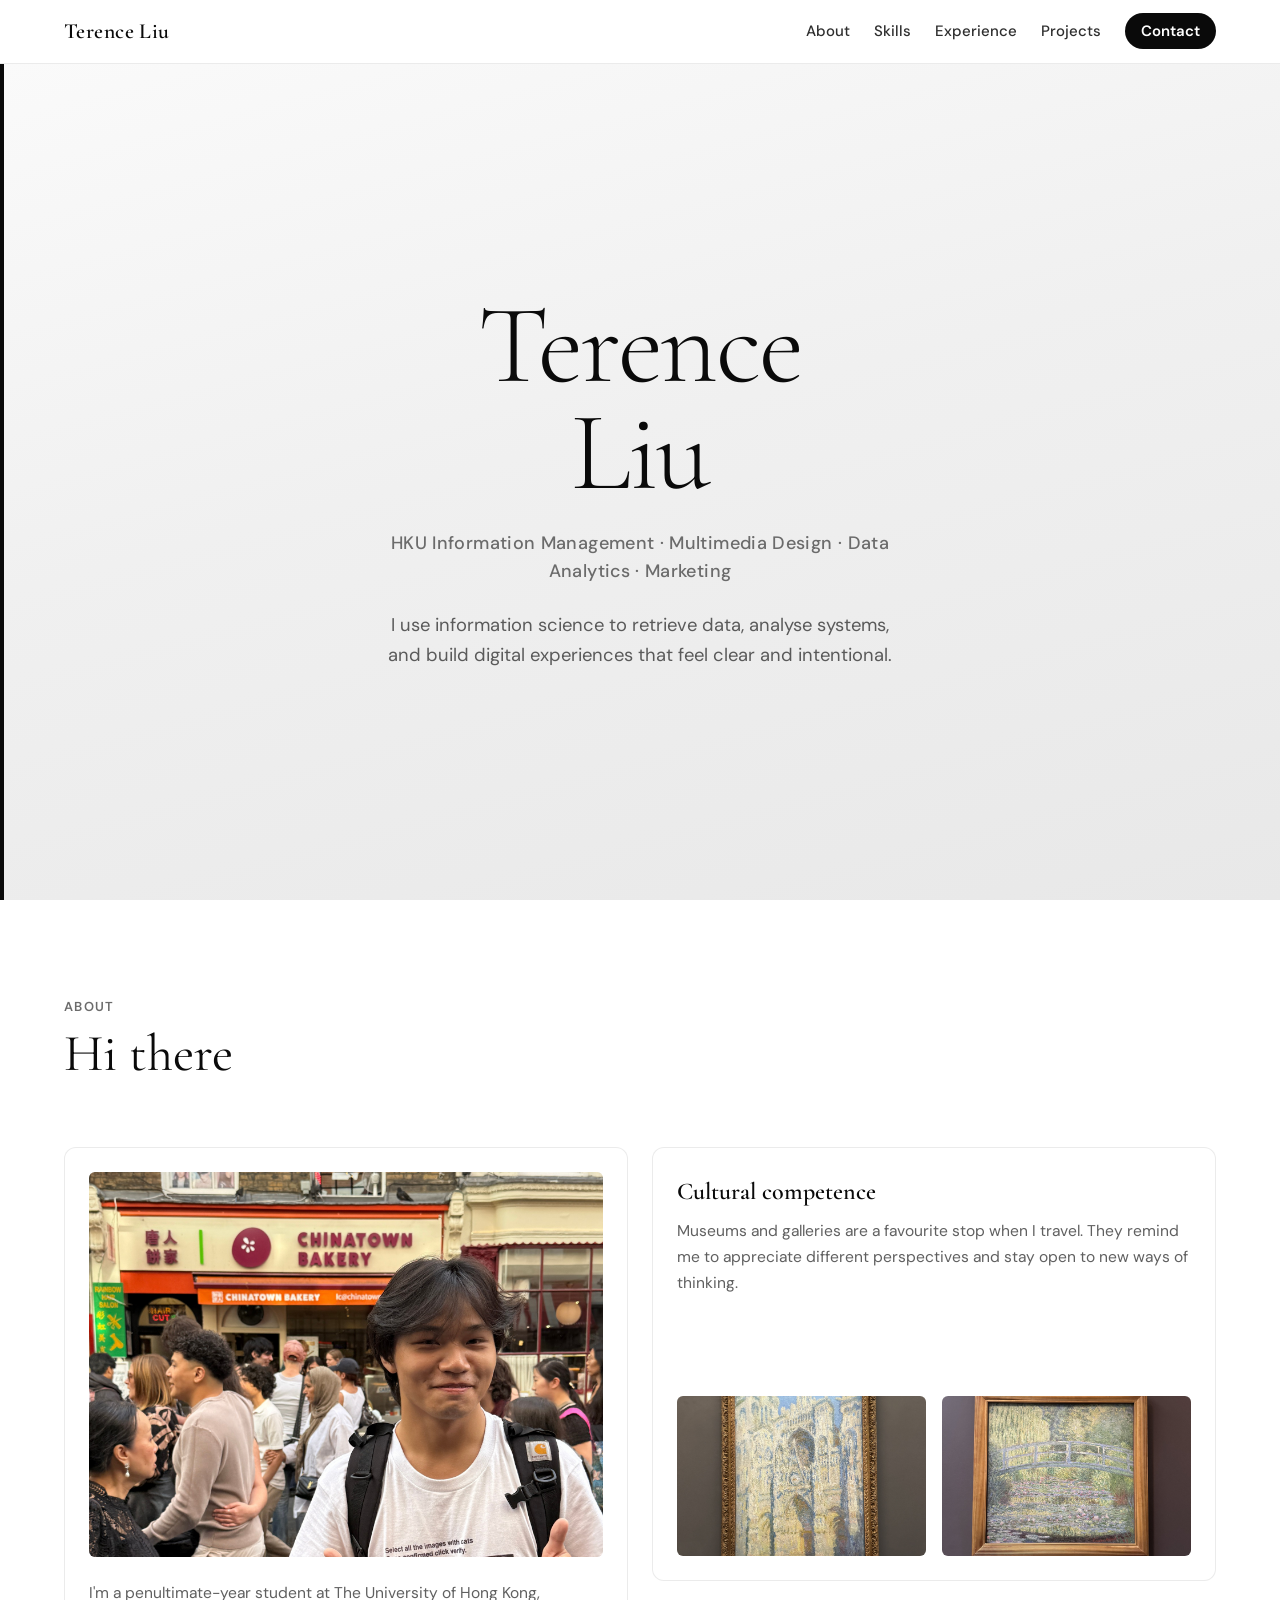
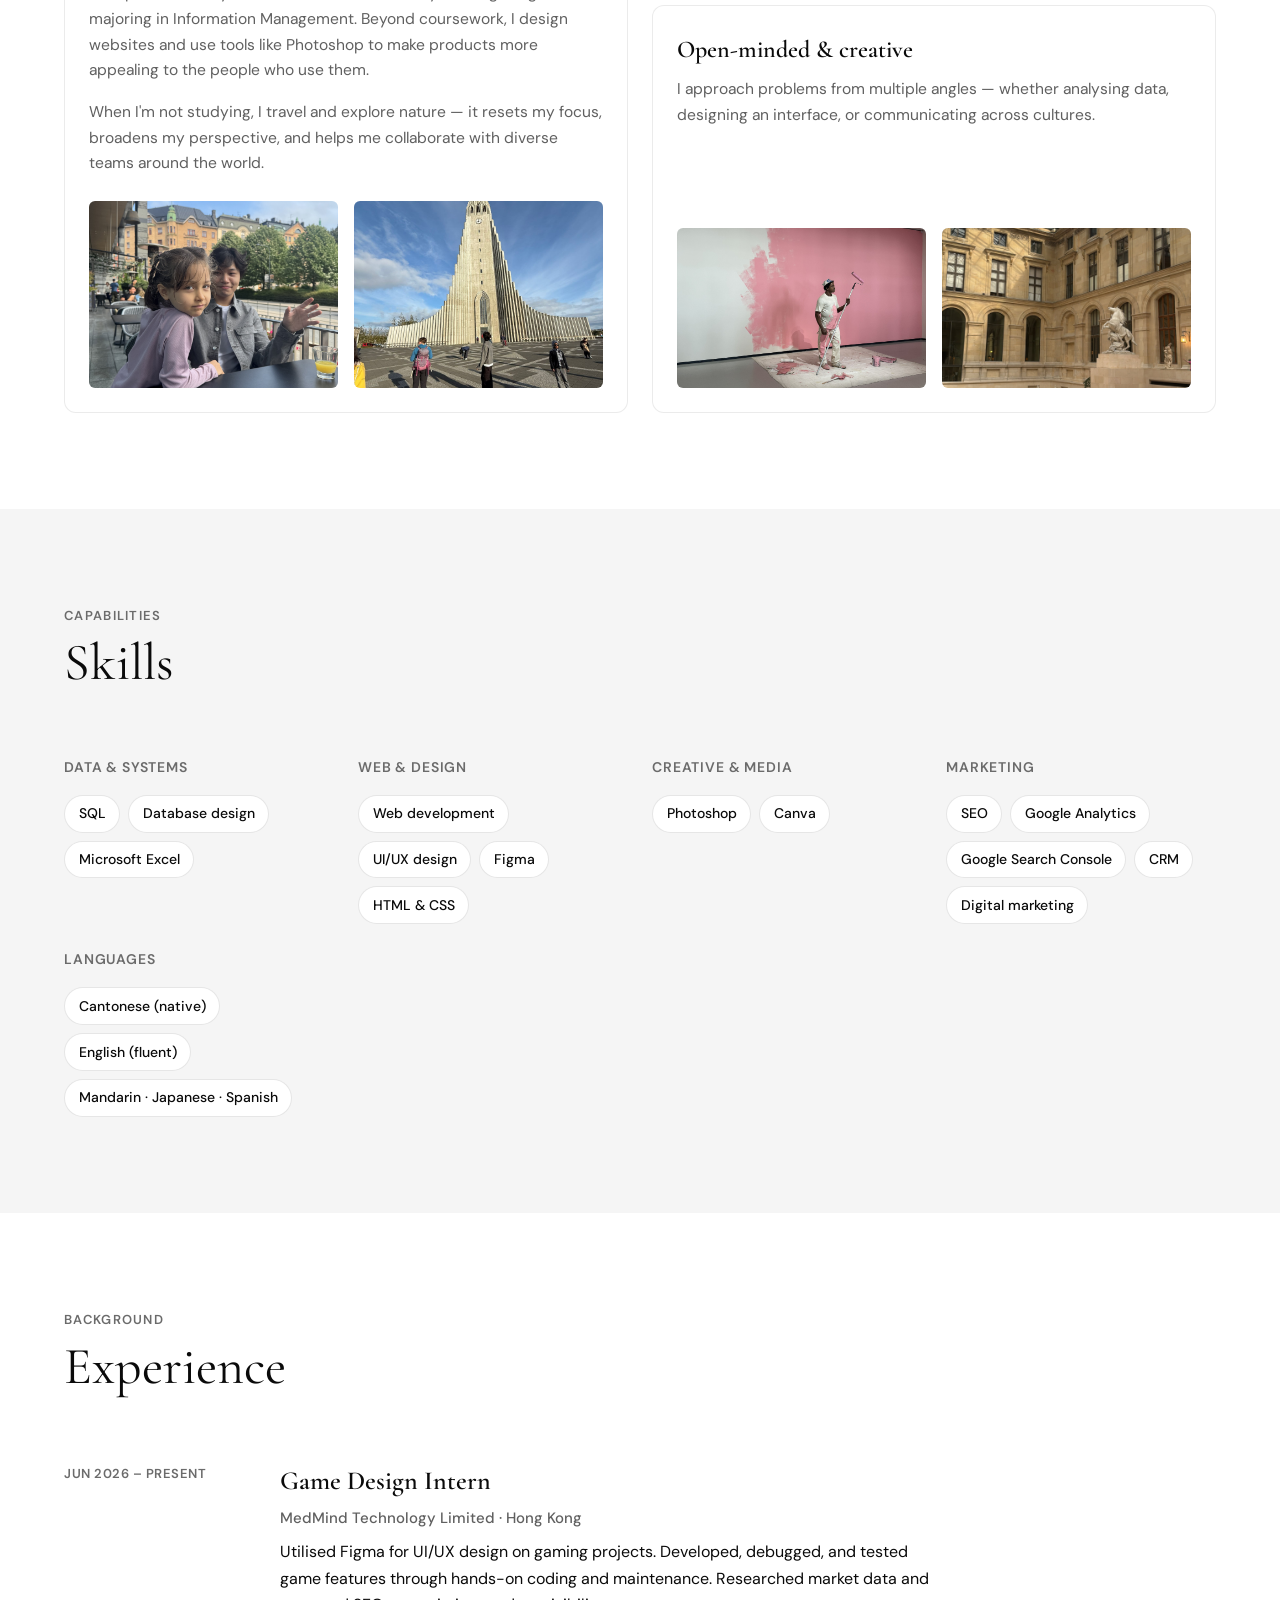
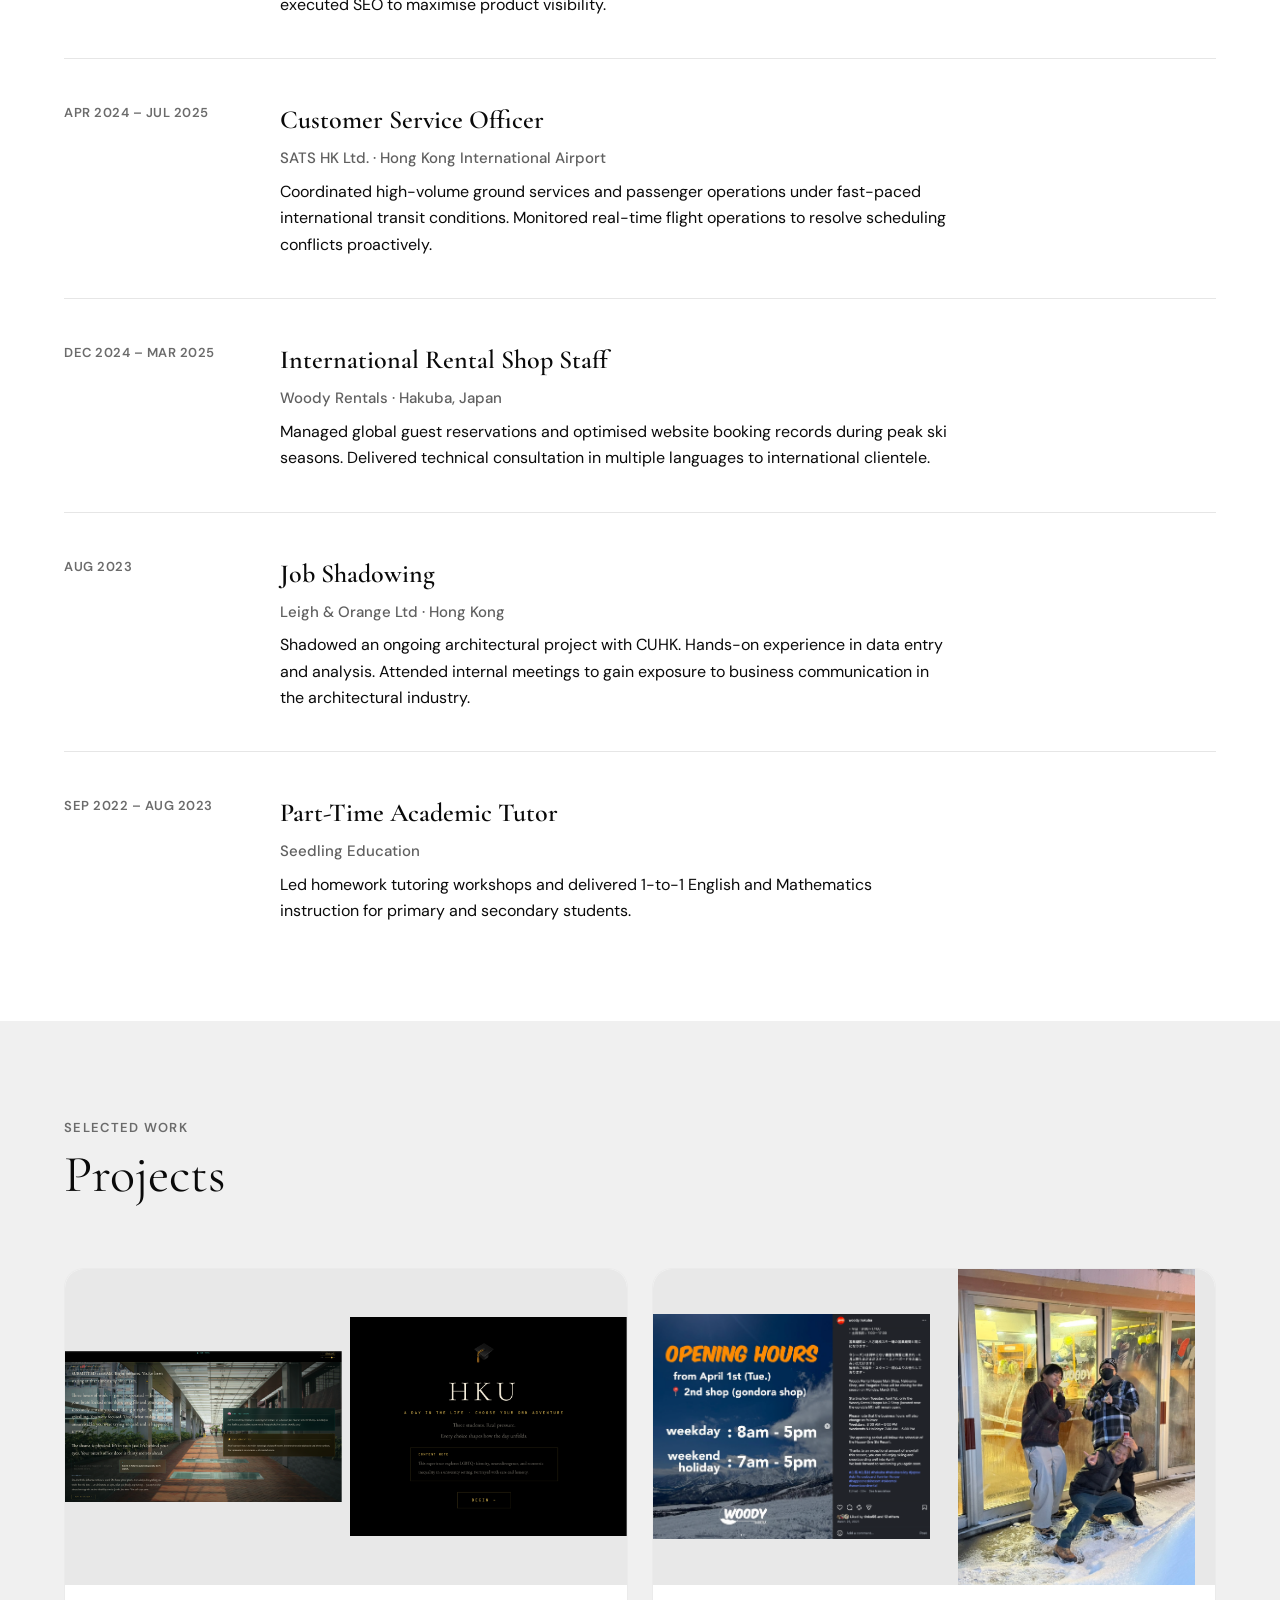
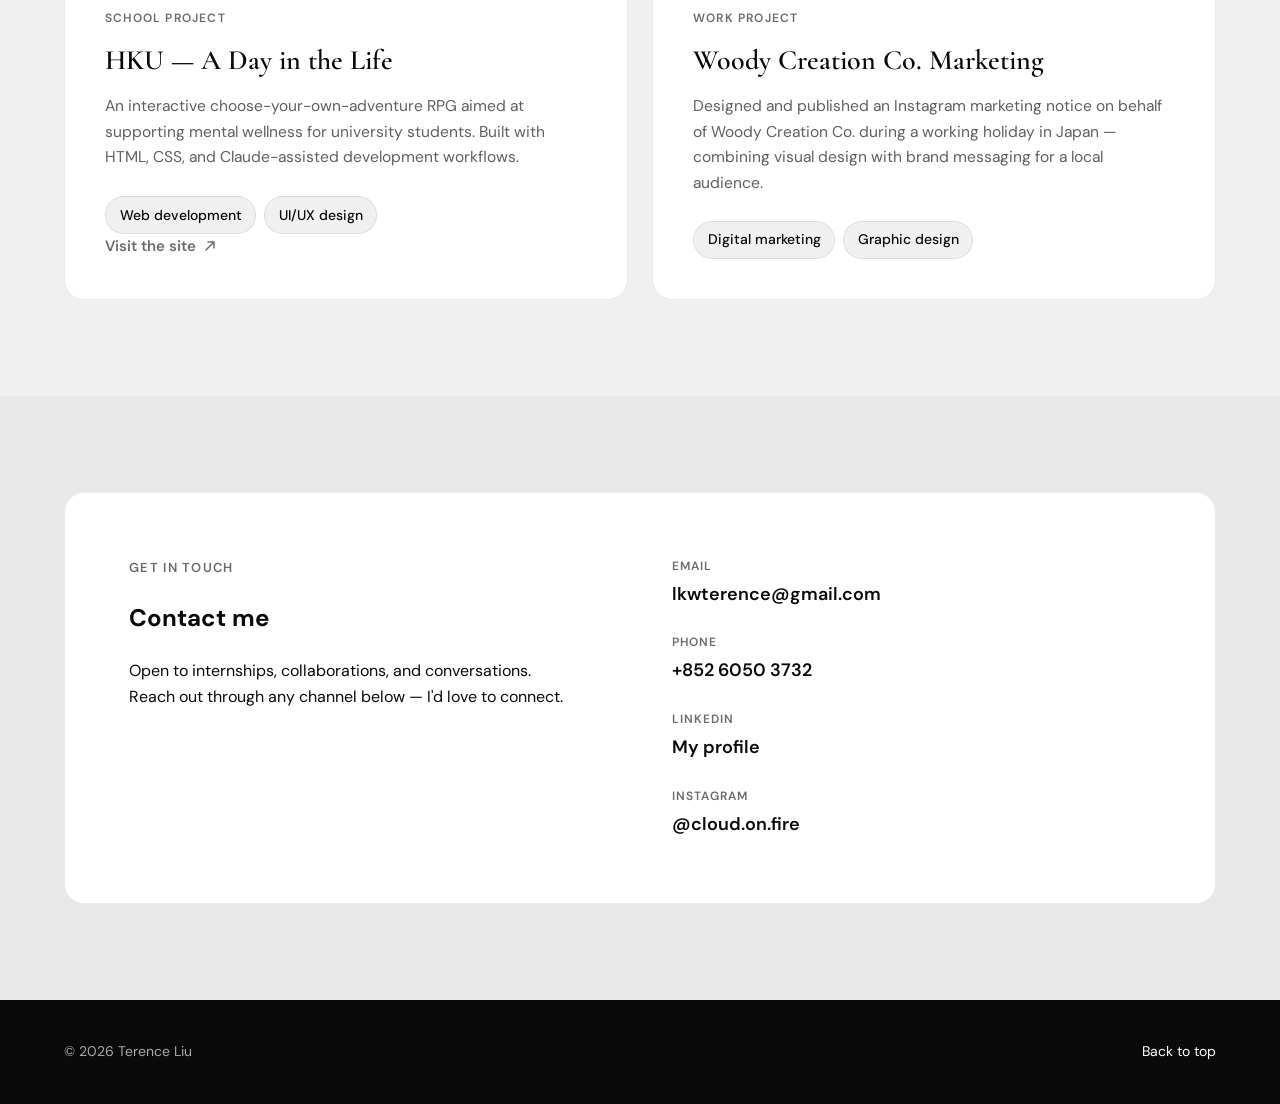
==== commit b3d2a3dd: "Fix live site by restoring layout HTML to match monochrome CSS. The deployed index still used the ed" ====
--- a/index.html
+++ b/index.html
@@ -17,51 +17,43 @@
   <link rel="icon" href="assets/favicon.ico">
   <link rel="preconnect" href="https://fonts.googleapis.com">
   <link rel="preconnect" href="https://fonts.gstatic.com" crossorigin>
-  <link href="https://fonts.googleapis.com/css2?family=Space+Grotesk:wght@400;500;600;700&display=swap" rel="stylesheet">
+  <link href="https://fonts.googleapis.com/css2?family=Cormorant+Garamond:ital,wght@0,300;0,400;0,600;1,400&family=DM+Sans:ital,opsz,wght@0,9..40,400;0,9..40,500;0,9..40,600;1,9..40,400&display=swap" rel="stylesheet">
   <link rel="stylesheet" href="styles.css">
 </head>
 <body>
   <a class="skip-link" href="#main">Skip to content</a>
 
+  <header class="site-header" id="top">
+    <nav class="nav" aria-label="Primary">
+      <a class="nav-logo" href="#top">Terence Liu</a>
+      <button class="nav-toggle" type="button" aria-expanded="false" aria-controls="nav-menu" aria-label="Open menu">
+        <span></span>
+        <span></span>
+      </button>
+      <ul class="nav-menu" id="nav-menu">
+        <li><a href="#about">About</a></li>
+        <li><a href="#skills">Skills</a></li>
+        <li><a href="#experience">Experience</a></li>
+        <li><a href="#projects">Projects</a></li>
+        <li><a class="nav-cta" href="#contact">Contact</a></li>
+      </ul>
+    </nav>
+  </header>
+
   <main id="main">
     <section class="hero" aria-labelledby="hero-heading">
-      <div class="hero-frame">
-        <header class="hero-header">
-          <h1 id="hero-heading" class="hero-brand">
-            <span>Terence</span>
-            <span>Liu</span>
-          </h1>
-          <nav class="hero-nav" aria-label="Primary">
-            <a href="cv.html">Download CV</a>
-            <a href="mailto:lkwterence@gmail.com">lkwterence@gmail.com</a>
-            <a href="#about">About</a>
-          </nav>
-        </header>
-
-        <div class="hero-slats" aria-hidden="true">
-          <div class="hero-slat"><img src="assets/images/gallery-museum-1.jpg" alt="" width="1800" height="2400" loading="eager"></div>
-          <div class="hero-slat"><img src="assets/images/gallery-art-1.jpg" alt="" width="1800" height="2400" loading="lazy"></div>
-          <div class="hero-slat"><img src="assets/images/travel-nature-2.jpg" alt="" width="1536" height="2048" loading="lazy"></div>
-          <div class="hero-slat"><img src="assets/images/gallery-museum-2.jpg" alt="" width="1800" height="2400" loading="lazy"></div>
-          <div class="hero-slat"><img src="assets/images/travel-nature-1.jpg" alt="" width="1800" height="2400" loading="lazy"></div>
-        </div>
-
-        <div class="hero-footer">
-          <div class="hero-intro">
-            <p class="hero-headline">
-              HKU Information Management · Multimedia Design · Data Analytics · Marketing
-            </p>
-            <p class="hero-lead">
-              I use information science to retrieve data, analyse systems, and build
-              digital experiences that feel clear and intentional.
-            </p>
-            <div class="hero-actions">
-              <a class="text-link" href="#projects">Projects ↓</a>
-              <a class="text-link" href="https://www.linkedin.com/in/terence-liu-b3a28023a/" target="_blank" rel="noopener noreferrer">LinkedIn</a>
-            </div>
-          </div>
-          <p class="hero-role">Information Management · Student</p>
-        </div>
+      <div class="hero-inner">
+        <h1 id="hero-heading" class="hero-title">
+          <span class="hero-name">Terence</span>
+          <span class="hero-name">Liu</span>
+        </h1>
+        <p class="hero-headline">
+          HKU Information Management · Multimedia Design · Data Analytics · Marketing
+        </p>
+        <p class="hero-lead">
+          I use information science to retrieve data, analyse systems, and build
+          digital experiences that feel clear and intentional.
+        </p>
       </div>
     </section>
 
@@ -72,34 +64,49 @@
           <h2 id="about-heading">Hi there</h2>
         </div>
         <div class="about-grid">
-          <div class="about-copy">
-            <p>
-              I'm a penultimate-year student at The University of Hong Kong, majoring in
-              Information Management. Beyond coursework, I design websites and use tools like
-              Photoshop to make products more appealing to the people who use them.
-            </p>
-            <p>
-              When I'm not studying, I travel and explore nature — it resets my focus,
-              broadens my perspective, and helps me collaborate with diverse teams around
-              the world.
-            </p>
-          </div>
-          <div class="about-traits">
-            <article class="about-trait">
-              <h3>Cultural competence</h3>
-              <p>
-                Museums and galleries are a favourite stop when I travel. They remind me to
-                appreciate different perspectives and stay open to new ways of thinking.
-              </p>
-            </article>
-            <article class="about-trait">
-              <h3>Open-minded & creative</h3>
-              <p>
-                I approach problems from multiple angles — whether analysing data, designing
-                an interface, or communicating across cultures.
-              </p>
-            </article>
-          </div>
+          <article class="about-card about-card--intro">
+            <figure class="about-portrait">
+              <img src="assets/images/about-portrait.jpg" alt="Terence Liu outdoors on a travel trip" width="1800" height="2400" loading="lazy">
+            </figure>
+            <div class="about-card-copy">
+              <p>
+                I'm a penultimate-year student at The University of Hong Kong, majoring in
+                Information Management. Beyond coursework, I design websites and use tools like
+                Photoshop to make products more appealing to the people who use them.
+              </p>
+              <p>
+                When I'm not studying, I travel and explore nature — it resets my focus,
+                broadens my perspective, and helps me collaborate with diverse teams around
+                the world.
+              </p>
+            </div>
+            <div class="about-card-photos">
+              <img src="assets/images/travel-nature-1.jpg" alt="Mountain landscape during a nature hike" width="1800" height="2400" loading="lazy">
+              <img src="assets/images/travel-nature-2.jpg" alt="Scenic view from a travel destination" width="1536" height="2048" loading="lazy">
+            </div>
+          </article>
+          <article class="about-card about-card--trait about-card--cultural">
+            <h3>Cultural competence</h3>
+            <p>
+              Museums and galleries are a favourite stop when I travel. They remind me to
+              appreciate different perspectives and stay open to new ways of thinking.
+            </p>
+            <div class="about-card-photos">
+              <img src="assets/images/gallery-museum-1.jpg" alt="Interior of a museum visited while travelling" width="1800" height="2400" loading="lazy">
+              <img src="assets/images/gallery-museum-2.jpg" alt="Artwork on display at a gallery" width="1800" height="2400" loading="lazy">
+            </div>
+          </article>
+          <article class="about-card about-card--trait about-card--creative">
+            <h3>Open-minded & creative</h3>
+            <p>
+              I approach problems from multiple angles — whether analysing data, designing
+              an interface, or communicating across cultures.
+            </p>
+            <div class="about-card-photos">
+              <img src="assets/images/gallery-art-1.jpg" alt="Creative artwork photographed at a gallery" width="1800" height="2400" loading="lazy">
+              <img src="assets/images/gallery-art-2.jpg" alt="Exhibit at an art gallery during travel" width="1179" height="2096" loading="lazy">
+            </div>
+          </article>
         </div>
       </div>
     </section>
@@ -165,43 +172,72 @@
         </div>
         <ol class="timeline">
           <li class="timeline-item">
-            <div class="timeline-meta"><time datetime="2026-06/present">Jun 2026 – Present</time></div>
+            <div class="timeline-meta">
+              <time datetime="2026-06/present">Jun 2026 – Present</time>
+            </div>
             <div class="timeline-body">
               <h3>Game Design Intern</h3>
               <p class="timeline-org">MedMind Technology Limited · Hong Kong</p>
-              <p>Utilised Figma for UI/UX design on gaming projects. Developed, debugged, and tested game features. Researched market data and executed SEO to maximise visibility.</p>
-            </div>
-          </li>
-          <li class="timeline-item">
-            <div class="timeline-meta"><time datetime="2024-04/2025-07">Apr 2024 – Jul 2025</time></div>
+              <p>
+                Utilised Figma for UI/UX design on gaming projects. Developed, debugged,
+                and tested game features through hands-on coding and maintenance.
+                Researched market data and executed SEO to maximise product visibility.
+              </p>
+            </div>
+          </li>
+          <li class="timeline-item">
+            <div class="timeline-meta">
+              <time datetime="2024-04/2025-07">Apr 2024 – Jul 2025</time>
+            </div>
             <div class="timeline-body">
               <h3>Customer Service Officer</h3>
               <p class="timeline-org">SATS HK Ltd. · Hong Kong International Airport</p>
-              <p>Coordinated high-volume ground services and passenger operations. Monitored real-time flight operations to resolve scheduling conflicts proactively.</p>
-            </div>
-          </li>
-          <li class="timeline-item">
-            <div class="timeline-meta"><time datetime="2024-12/2025-03">Dec 2024 – Mar 2025</time></div>
+              <p>
+                Coordinated high-volume ground services and passenger operations under
+                fast-paced international transit conditions. Monitored real-time flight
+                operations to resolve scheduling conflicts proactively.
+              </p>
+            </div>
+          </li>
+          <li class="timeline-item">
+            <div class="timeline-meta">
+              <time datetime="2024-12/2025-03">Dec 2024 – Mar 2025</time>
+            </div>
             <div class="timeline-body">
               <h3>International Rental Shop Staff</h3>
               <p class="timeline-org">Woody Rentals · Hakuba, Japan</p>
-              <p>Managed global guest reservations and optimised website booking records during peak ski seasons.</p>
-            </div>
-          </li>
-          <li class="timeline-item">
-            <div class="timeline-meta"><time datetime="2023-08">Aug 2023</time></div>
+              <p>
+                Managed global guest reservations and optimised website booking records
+                during peak ski seasons. Delivered technical consultation in multiple
+                languages to international clientele.
+              </p>
+            </div>
+          </li>
+          <li class="timeline-item">
+            <div class="timeline-meta">
+              <time datetime="2023-08">Aug 2023</time>
+            </div>
             <div class="timeline-body">
               <h3>Job Shadowing</h3>
               <p class="timeline-org">Leigh & Orange Ltd · Hong Kong</p>
-              <p>Shadowed an architectural project with CUHK. Hands-on data entry and analysis; exposure to industry communication.</p>
-            </div>
-          </li>
-          <li class="timeline-item">
-            <div class="timeline-meta"><time datetime="2022-09/2023-08">Sep 2022 – Aug 2023</time></div>
+              <p>
+                Shadowed an ongoing architectural project with CUHK. Hands-on experience
+                in data entry and analysis. Attended internal meetings to gain exposure
+                to business communication in the architectural industry.
+              </p>
+            </div>
+          </li>
+          <li class="timeline-item">
+            <div class="timeline-meta">
+              <time datetime="2022-09/2023-08">Sep 2022 – Aug 2023</time>
+            </div>
             <div class="timeline-body">
               <h3>Part-Time Academic Tutor</h3>
               <p class="timeline-org">Seedling Education</p>
-              <p>Led homework tutoring workshops and delivered 1-to-1 English and Mathematics instruction.</p>
+              <p>
+                Led homework tutoring workshops and delivered 1-to-1 English and
+                Mathematics instruction for primary and secondary students.
+              </p>
             </div>
           </li>
         </ol>
@@ -210,36 +246,49 @@
 
     <section class="section section-projects" id="projects" aria-labelledby="projects-heading">
       <div class="container">
-        <div class="projects-layout">
-          <div class="projects-index">
-            <p class="section-label">Selected work</p>
-            <h2 id="projects-heading">Projects</h2>
-            <ol class="project-nav">
-              <li><a href="#project-hku"><span class="project-num">001</span> HKU — A Day in the Life</a></li>
-              <li><a href="#project-woody"><span class="project-num">002</span> Woody Creation Co.</a></li>
-            </ol>
-          </div>
-          <div class="project-grid">
-            <article class="project-card" id="project-hku">
-              <div class="project-media">
-                <img src="assets/images/project-hku-game.png" alt="HKU A Day in the Life game homepage" width="904" height="490" loading="lazy">
-                <img src="assets/images/project-hku-screenshot.png" alt="In-game scene from the HKU RPG" width="904" height="712" loading="lazy">
-              </div>
-              <p class="project-type">School project</p>
-              <h3>HKU — A Day in the Life</h3>
-              <p>An interactive choose-your-own-adventure RPG for student mental wellness. Built with HTML, CSS, and Claude-assisted workflows.</p>
-              <a class="text-link" href="https://amaranth-doll-20.tiiny.site" target="_blank" rel="noopener noreferrer">Visit the site →</a>
-            </article>
-            <article class="project-card" id="project-woody">
-              <div class="project-media">
-                <img src="assets/images/project-woody-1.png" alt="Instagram marketing notice for Woody Creation Co." width="2292" height="1860" loading="lazy">
-                <img src="assets/images/project-woody-2.jpg" alt="Woody Creation Co. shop in Hakuba" width="1108" height="1477" loading="lazy">
-              </div>
-              <p class="project-type">Work project</p>
-              <h3>Woody Creation Co. Marketing</h3>
-              <p>Instagram marketing notice designed during a working holiday in Japan — visual design with brand messaging for a local audience.</p>
-            </article>
-          </div>
+        <div class="section-header">
+          <p class="section-label">Selected work</p>
+          <h2 id="projects-heading">Projects</h2>
+        </div>
+        <div class="project-grid">
+          <article class="project-card">
+            <div class="project-media">
+              <img src="assets/images/project-hku-game.png" alt="Screenshot of the HKU A Day in the Life interactive game homepage" width="904" height="490" loading="lazy">
+              <img src="assets/images/project-hku-screenshot.png" alt="In-game scene from the HKU mental wellness RPG" width="904" height="712" loading="lazy">
+            </div>
+            <div class="project-type">School project</div>
+            <h3>HKU — A Day in the Life</h3>
+            <p>
+              An interactive choose-your-own-adventure RPG aimed at supporting mental
+              wellness for university students. Built with HTML, CSS, and Claude-assisted
+              development workflows.
+            </p>
+            <ul class="tag-list tag-list--compact">
+              <li>Web development</li>
+              <li>UI/UX design</li>
+            </ul>
+            <a class="project-link" href="https://amaranth-doll-20.tiiny.site" target="_blank" rel="noopener noreferrer">
+              Visit the site
+              <svg width="16" height="16" viewBox="0 0 16 16" fill="none" aria-hidden="true"><path d="M4 12L12 4M12 4H6M12 4V10" stroke="currentColor" stroke-width="1.5" stroke-linecap="round" stroke-linejoin="round"/></svg>
+            </a>
+          </article>
+          <article class="project-card">
+            <div class="project-media">
+              <img src="assets/images/project-woody-1.png" alt="Instagram marketing notice designed for Woody Creation Co." width="2292" height="1860" loading="lazy">
+              <img src="assets/images/project-woody-2.jpg" alt="Woody Creation Co. rental shop in Hakuba, Japan" width="1108" height="1477" loading="lazy">
+            </div>
+            <div class="project-type">Work project</div>
+            <h3>Woody Creation Co. Marketing</h3>
+            <p>
+              Designed and published an Instagram marketing notice on behalf of Woody
+              Creation Co. during a working holiday in Japan — combining visual design
+              with brand messaging for a local audience.
+            </p>
+            <ul class="tag-list tag-list--compact">
+              <li>Digital marketing</li>
+              <li>Graphic design</li>
+            </ul>
+          </article>
         </div>
       </div>
     </section>
@@ -249,8 +298,11 @@
         <div class="contact-panel">
           <div class="contact-intro">
             <p class="section-label">Get in touch</p>
-            <h2 id="contact-heading">Contact</h2>
-            <p>Open to internships, collaborations, and conversations.</p>
+            <h2 id="contact-heading">Contact me</h2>
+            <p>
+              Open to internships, collaborations, and conversations. Reach out through
+              any channel below — I'd love to connect.
+            </p>
           </div>
           <ul class="contact-list">
             <li>
@@ -277,9 +329,8 @@
 
   <footer class="site-footer">
     <div class="container footer-inner">
-      <p class="footer-clock" id="clock" aria-hidden="true"></p>
       <p>&copy; <span id="year"></span> Terence Liu</p>
-      <a href="#main">Back to top</a>
+      <a href="#top">Back to top</a>
     </div>
   </footer>
 
--- a/styles.css
+++ b/styles.css
@@ -1,12 +1,22 @@
+/* Design tokens — monochrome palette */
 :root {
+  --cream: #ffffff;
+  --cream-dark: #f5f5f5;
+  --brown: #6b6b6b;
+  --brown-dark: #0a0a0a;
+  --gold: #525252;
+  --amber: #262626;
   --white: #ffffff;
-  --bg: #f7f7f7;
-  --fg: #0a0a0a;
-  --muted: #5c5c5c;
-  --line: #0a0a0a;
-  --line-soft: #d4d4d4;
-
-  --font: "Space Grotesk", system-ui, sans-serif;
+  --grey-light: #f0f0f0;
+  --grey-soft: #e8e8e8;
+
+  --border: rgba(10, 10, 10, 0.1);
+  --border-soft: rgba(10, 10, 10, 0.08);
+  --text-muted: rgba(10, 10, 10, 0.65);
+  --text-subtle: rgba(10, 10, 10, 0.45);
+
+  --font-display: "Cormorant Garamond", Georgia, serif;
+  --font-body: "DM Sans", system-ui, sans-serif;
 
   --space-xs: 0.5rem;
   --space-sm: 1rem;
@@ -15,8 +25,13 @@
   --space-xl: 4rem;
   --space-2xl: 6rem;
 
-  --max-width: 76rem;
-  --transition: 160ms ease;
+  --radius-sm: 6px;
+  --radius-md: 12px;
+  --radius-lg: 20px;
+
+  --header-height: 4rem;
+  --max-width: 72rem;
+  --transition: 180ms ease;
 }
 
 *,
@@ -31,25 +46,28 @@
 
 body {
   margin: 0;
-  font-family: var(--font);
-  font-size: 0.9375rem;
-  line-height: 1.6;
-  color: var(--fg);
-  background: var(--white);
+  font-family: var(--font-body);
+  font-size: 1rem;
+  line-height: 1.65;
+  color: var(--brown-dark);
+  background: var(--cream);
   -webkit-font-smoothing: antialiased;
 }
 
 img {
   max-width: 100%;
+  height: auto;
   display: block;
 }
 
 a {
   color: inherit;
+  text-decoration-thickness: 1px;
+  text-underline-offset: 3px;
 }
 
 a:hover {
-  opacity: 0.55;
+  color: var(--brown);
 }
 
 .skip-link {
@@ -58,8 +76,9 @@
   left: var(--space-sm);
   z-index: 200;
   padding: var(--space-xs) var(--space-sm);
-  background: var(--fg);
+  background: var(--brown-dark);
   color: var(--white);
+  border-radius: var(--radius-sm);
 }
 
 .skip-link:focus {
@@ -67,382 +86,546 @@
 }
 
 .container {
-  width: min(100% - 2.5rem, var(--max-width));
+  width: min(100% - 2rem, var(--max-width));
   margin-inline: auto;
 }
 
-.text-link {
-  font-size: 0.75rem;
-  font-weight: 600;
-  letter-spacing: 0.08em;
+/* Header & navigation */
+.site-header {
+  position: sticky;
+  top: 0;
+  z-index: 100;
+  height: var(--header-height);
+  background: rgba(255, 255, 255, 0.92);
+  backdrop-filter: blur(12px);
+  border-bottom: 1px solid var(--border-soft);
+}
+
+.nav {
+  display: flex;
+  align-items: center;
+  justify-content: space-between;
+  height: 100%;
+  width: min(100% - 2rem, var(--max-width));
+  margin-inline: auto;
+}
+
+.nav-logo {
+  font-family: var(--font-display);
+  font-size: 1.35rem;
+  font-weight: 600;
+  letter-spacing: 0.02em;
+  text-decoration: none;
+}
+
+.nav-menu {
+  display: flex;
+  align-items: center;
+  gap: var(--space-md);
+  list-style: none;
+  margin: 0;
+  padding: 0;
+}
+
+.nav-menu a {
+  font-size: 0.9375rem;
+  font-weight: 500;
+  text-decoration: none;
+  color: var(--brown-dark);
+  opacity: 0.85;
+  transition: opacity var(--transition), color var(--transition);
+}
+
+.nav-menu a:hover,
+.nav-menu a:focus-visible {
+  opacity: 1;
+  color: var(--brown);
+}
+
+.nav-cta {
+  padding: 0.5rem 1rem;
+  background: var(--brown-dark);
+  color: var(--white) !important;
+  border-radius: 999px;
+  opacity: 1 !important;
+}
+
+.nav-cta:hover {
+  background: var(--amber);
+  color: var(--white) !important;
+}
+
+.nav-toggle {
+  display: none;
+  flex-direction: column;
+  justify-content: center;
+  gap: 5px;
+  width: 2.5rem;
+  height: 2.5rem;
+  padding: 0;
+  border: none;
+  background: transparent;
+  cursor: pointer;
+}
+
+.nav-toggle span {
+  display: block;
+  width: 1.25rem;
+  height: 2px;
+  background: var(--brown-dark);
+  transition: transform var(--transition), opacity var(--transition);
+}
+
+.nav-toggle[aria-expanded="true"] span:first-child {
+  transform: translateY(3.5px) rotate(45deg);
+}
+
+.nav-toggle[aria-expanded="true"] span:last-child {
+  transform: translateY(-3.5px) rotate(-45deg);
+}
+
+/* Hero */
+.hero {
+  position: relative;
+  min-height: calc(100vh - var(--header-height));
+  min-height: calc(100dvh - var(--header-height));
+  display: grid;
+  place-items: center;
+  padding: var(--space-xl) var(--space-sm);
+  background: var(--grey-light);
+  color: var(--brown-dark);
+  overflow: hidden;
+}
+
+.hero::before {
+  content: "";
+  position: absolute;
+  inset: 0;
+  background: linear-gradient(
+    165deg,
+    #fafafa 0%,
+    var(--grey-light) 45%,
+    var(--grey-soft) 100%
+  );
+  z-index: 0;
+}
+
+.hero::after {
+  content: "";
+  position: absolute;
+  top: 0;
+  left: 0;
+  width: 4px;
+  height: 100%;
+  background: var(--brown-dark);
+  z-index: 0;
+}
+
+.hero-inner {
+  position: relative;
+  z-index: 1;
+  max-width: 40rem;
+  text-align: center;
+  padding: 0 var(--space-sm);
+}
+
+.hero-title {
+  margin: 0 0 var(--space-md);
+  font-family: var(--font-display);
+  font-weight: 300;
+  line-height: 0.95;
+}
+
+.hero-name {
+  display: block;
+  font-size: clamp(3.5rem, 12vw, 7rem);
+  letter-spacing: -0.02em;
+}
+
+.hero-headline {
+  margin: 0 auto var(--space-md);
+  max-width: 34rem;
+  font-size: clamp(0.95rem, 2.4vw, 1.125rem);
+  font-weight: 500;
+  line-height: 1.55;
+  letter-spacing: 0.02em;
+  color: var(--brown);
+}
+
+.hero-lead {
+  margin: 0 auto;
+  max-width: 32rem;
+  font-size: clamp(1.05rem, 2.5vw, 1.15rem);
+  line-height: 1.65;
+  color: var(--text-muted);
+}
+
+.hero-actions {
+  display: flex;
+  flex-wrap: wrap;
+  gap: var(--space-sm);
+  justify-content: center;
+}
+
+/* Buttons */
+.btn {
+  display: inline-flex;
+  align-items: center;
+  justify-content: center;
+  padding: 0.75rem 1.5rem;
+  font-family: var(--font-body);
+  font-size: 0.9375rem;
+  font-weight: 600;
+  text-decoration: none;
+  border-radius: 999px;
+  border: 2px solid transparent;
+  transition: background var(--transition), color var(--transition), border-color var(--transition);
+}
+
+.btn-primary {
+  background: var(--brown-dark);
+  color: var(--white);
+}
+
+.btn-primary:hover {
+  background: var(--amber);
+  color: var(--white);
+}
+
+.btn-secondary {
+  background: transparent;
+  color: var(--brown-dark);
+  border-color: var(--border);
+}
+
+.btn-secondary:hover {
+  background: var(--grey-light);
+  color: var(--brown-dark);
+}
+
+/* Sections */
+.section {
+  padding: var(--space-2xl) 0;
+}
+
+.section-header {
+  margin-bottom: var(--space-xl);
+}
+
+.section-label {
+  margin: 0 0 var(--space-xs);
+  font-size: 0.8125rem;
+  font-weight: 600;
+  letter-spacing: 0.1em;
   text-transform: uppercase;
-  text-decoration: none;
-}
-
-/* Hero — editorial landing */
-.hero {
-  min-height: 100vh;
-  min-height: 100dvh;
-  background: var(--white);
-  border-bottom: 1px solid var(--line);
-}
-
-.hero-frame {
-  display: grid;
-  grid-template-rows: auto 1fr auto;
-  min-height: 100vh;
-  min-height: 100dvh;
-  padding: clamp(1.25rem, 3vw, 2rem);
-  gap: clamp(1rem, 3vh, 2rem);
-}
-
-.hero-header {
-  display: flex;
-  justify-content: space-between;
-  align-items: flex-start;
+  color: var(--brown);
+}
+
+.section-header h2 {
+  margin: 0;
+  font-family: var(--font-display);
+  font-size: clamp(2.25rem, 5vw, 3.25rem);
+  font-weight: 400;
+  line-height: 1.1;
+  color: var(--brown-dark);
+}
+
+/* About */
+.section-about {
+  background: var(--cream);
+}
+
+.about-grid {
+  display: grid;
   gap: var(--space-md);
 }
 
-.hero-brand {
-  margin: 0;
-  font-size: clamp(2.75rem, 9vw, 5.5rem);
-  font-weight: 700;
-  line-height: 0.9;
-  letter-spacing: -0.03em;
-  text-transform: uppercase;
-}
-
-.hero-brand span {
-  display: block;
-}
-
-.hero-nav {
+.about-card {
   display: flex;
   flex-direction: column;
-  align-items: flex-end;
-  gap: 0.35rem;
-  text-align: right;
-}
-
-.hero-nav a {
-  font-size: 0.6875rem;
-  font-weight: 600;
-  letter-spacing: 0.1em;
-  text-transform: uppercase;
-  text-decoration: none;
-}
-
-.hero-slats {
-  display: flex;
-  flex-direction: column;
-  justify-content: center;
-  gap: 0.45rem;
-  width: min(100%, 22rem);
-  margin-inline: auto;
+  padding: var(--space-md);
+  background: var(--white);
+  border: 1px solid var(--border-soft);
+  border-radius: var(--radius-md);
+}
+
+.about-card--trait > p {
   flex: 1;
 }
 
-.hero-slat {
-  width: 100%;
-  aspect-ratio: 5 / 1;
+.about-card h3 {
+  margin: 0 0 var(--space-xs);
+  font-family: var(--font-display);
+  font-size: 1.5rem;
+  font-weight: 600;
+}
+
+.about-card p {
+  margin: 0 0 var(--space-sm);
+  font-size: 0.975rem;
+  color: var(--text-muted);
+}
+
+
+.about-card-copy {
+  flex: 1;
+}
+
+.about-card-copy p {
+  margin: 0 0 var(--space-sm);
+  font-size: 0.975rem;
+  color: var(--text-muted);
+}
+
+.about-card-copy p:last-child {
+  margin-bottom: 0;
+}
+
+.about-portrait {
+  margin: 0 0 var(--space-md);
+  aspect-ratio: 4 / 3;
+  border-radius: var(--radius-sm);
   overflow: hidden;
-  background: var(--bg);
-}
-
-.hero-slat img {
+  background: var(--grey-light);
+}
+
+.about-portrait img {
   width: 100%;
   height: 100%;
   object-fit: cover;
+  object-position: center 20%;
+}
+
+.about-card-photos {
+  display: grid;
+  grid-template-columns: repeat(2, minmax(0, 1fr));
+  gap: var(--space-sm);
+  margin-top: auto;
+  padding-top: var(--space-md);
+  overflow: hidden;
+}
+
+.about-card-photos img {
+  width: 100%;
+  aspect-ratio: 4 / 3;
+  height: auto;
+  max-height: 12rem;
+  object-fit: cover;
   object-position: center;
-  filter: grayscale(100%) contrast(1.05);
-}
-
-.hero-footer {
-  display: flex;
-  justify-content: space-between;
-  align-items: flex-end;
-  gap: var(--space-lg);
-}
-
-.hero-intro {
-  max-width: 28rem;
-}
-
-.hero-headline {
-  margin: 0 0 var(--space-sm);
-  font-size: 0.6875rem;
-  font-weight: 600;
-  letter-spacing: 0.1em;
-  text-transform: uppercase;
-  color: var(--muted);
-}
-
-.hero-lead {
-  margin: 0 0 var(--space-md);
-  font-size: 0.875rem;
-  line-height: 1.65;
-  color: var(--fg);
-}
-
-.hero-actions {
-  display: flex;
-  gap: var(--space-md);
-}
-
-.hero-role {
-  margin: 0;
-  font-size: 0.6875rem;
-  font-weight: 600;
-  letter-spacing: 0.1em;
-  text-transform: uppercase;
-  text-align: right;
-  white-space: nowrap;
-}
-
-/* Sections */
-.section {
-  padding: var(--space-2xl) 0;
-  border-bottom: 1px solid var(--line-soft);
-}
-
-.section-header {
-  margin-bottom: var(--space-xl);
-}
-
-.section-label {
-  margin: 0 0 var(--space-xs);
-  font-size: 0.6875rem;
-  font-weight: 600;
-  letter-spacing: 0.12em;
-  text-transform: uppercase;
-  color: var(--muted);
-}
-
-.section-header h2 {
-  margin: 0;
-  font-size: clamp(1.75rem, 4vw, 2.5rem);
-  font-weight: 700;
-  letter-spacing: -0.02em;
-  text-transform: uppercase;
-}
-
-/* About */
-.about-grid {
-  display: grid;
-  gap: var(--space-xl);
-}
-
-.about-copy p {
-  margin: 0 0 var(--space-md);
-  max-width: 38rem;
-  color: var(--muted);
-}
-
-.about-copy p:last-child {
-  margin-bottom: 0;
-}
-
-.about-traits {
-  display: grid;
-  gap: var(--space-md);
-}
-
-.about-trait {
-  padding-top: var(--space-md);
-  border-top: 1px solid var(--line);
-}
-
-.about-trait h3 {
-  margin: 0 0 var(--space-xs);
-  font-size: 0.75rem;
-  font-weight: 600;
-  letter-spacing: 0.1em;
-  text-transform: uppercase;
-}
-
-.about-trait p {
-  margin: 0;
-  color: var(--muted);
-  font-size: 0.875rem;
+  border-radius: var(--radius-sm);
+}
+
+.about-card--trait .about-card-photos img {
+  aspect-ratio: 3 / 2;
+  max-height: 10rem;
 }
 
 /* Skills */
 .section-skills {
-  background: var(--bg);
+  background: var(--cream-dark);
 }
 
 .skills-grid {
   display: grid;
-  gap: var(--space-lg);
-  grid-template-columns: repeat(auto-fit, minmax(14rem, 1fr));
+  gap: var(--space-md);
+  grid-template-columns: repeat(auto-fit, minmax(15rem, 1fr));
 }
 
 .skill-group h3 {
   margin: 0 0 var(--space-sm);
-  font-size: 0.6875rem;
-  font-weight: 600;
-  letter-spacing: 0.1em;
+  font-size: 0.875rem;
+  font-weight: 600;
+  letter-spacing: 0.06em;
   text-transform: uppercase;
-  color: var(--muted);
+  color: var(--brown);
 }
 
 .tag-list {
   display: flex;
   flex-wrap: wrap;
-  gap: 0.4rem;
+  gap: 0.5rem;
   list-style: none;
   margin: 0;
   padding: 0;
 }
 
 .tag-list li {
-  padding: 0.3rem 0.65rem;
-  font-size: 0.75rem;
+  padding: 0.4rem 0.85rem;
+  font-size: 0.875rem;
   font-weight: 500;
-  border: 1px solid var(--line);
   background: var(--white);
-}
-
-/* Experience */
+  border: 1px solid var(--border);
+  border-radius: 999px;
+}
+
+.tag-list--compact li {
+  background: var(--grey-light);
+  border-color: var(--border-soft);
+}
+
+/* Experience timeline */
+.section-experience {
+  background: var(--cream);
+}
+
 .timeline {
   list-style: none;
   margin: 0;
   padding: 0;
+  display: grid;
+  gap: var(--space-lg);
 }
 
 .timeline-item {
   display: grid;
   gap: var(--space-sm);
-  padding: var(--space-lg) 0;
-  border-top: 1px solid var(--line);
-}
-
-.timeline-item:first-child {
-  border-top: none;
-  padding-top: 0;
+  padding-bottom: var(--space-lg);
+  border-bottom: 1px solid var(--border);
+}
+
+.timeline-item:last-child {
+  padding-bottom: 0;
+  border-bottom: none;
 }
 
 .timeline-meta time {
-  font-size: 0.6875rem;
-  font-weight: 600;
-  letter-spacing: 0.08em;
+  font-size: 0.8125rem;
+  font-weight: 600;
+  letter-spacing: 0.04em;
   text-transform: uppercase;
-  color: var(--muted);
+  color: var(--brown);
 }
 
 .timeline-body h3 {
-  margin: 0 0 0.2rem;
-  font-size: 1rem;
-  font-weight: 600;
-  text-transform: uppercase;
-  letter-spacing: 0.02em;
+  margin: 0 0 0.25rem;
+  font-family: var(--font-display);
+  font-size: 1.625rem;
+  font-weight: 600;
 }
 
 .timeline-org {
   margin: 0 0 var(--space-xs);
-  font-size: 0.8125rem;
-  color: var(--muted);
+  font-size: 0.9375rem;
+  font-weight: 500;
+  color: var(--text-muted);
 }
 
 .timeline-body p:last-child {
   margin: 0;
   max-width: 42rem;
-  color: var(--muted);
-  font-size: 0.875rem;
 }
 
 /* Projects */
-.projects-layout {
-  display: grid;
-  gap: var(--space-xl);
-}
-
-.project-nav {
-  list-style: none;
-  margin: var(--space-md) 0 0;
-  padding: 0;
-}
-
-.project-nav a {
+.section-projects {
+  background: var(--grey-light);
+  color: var(--brown-dark);
+}
+
+.section-projects .section-label {
+  color: var(--brown);
+}
+
+.section-projects .section-header h2 {
+  color: var(--brown-dark);
+}
+
+.project-grid {
+  display: grid;
+  gap: var(--space-md);
+  grid-template-columns: repeat(auto-fit, minmax(min(100%, 20rem), 1fr));
+}
+
+.project-card {
   display: flex;
-  align-items: baseline;
-  gap: var(--space-sm);
-  padding: 0.5rem 0;
-  font-size: 0.75rem;
-  font-weight: 600;
-  letter-spacing: 0.06em;
-  text-transform: uppercase;
-  text-decoration: none;
-  border-bottom: 1px solid var(--line-soft);
-}
-
-.project-num {
-  color: var(--muted);
-  font-variant-numeric: tabular-nums;
-}
-
-.project-grid {
-  display: grid;
-  gap: var(--space-xl);
-}
-
-.project-card {
-  padding-top: var(--space-lg);
-  border-top: 1px solid var(--line);
+  flex-direction: column;
+  padding: var(--space-lg);
+  background: var(--white);
+  border: 1px solid var(--border-soft);
+  border-radius: var(--radius-lg);
+  overflow: hidden;
 }
 
 .project-media {
   display: grid;
-  grid-template-columns: repeat(2, 1fr);
-  gap: 0.35rem;
-  margin-bottom: var(--space-md);
+  grid-template-columns: repeat(2, minmax(0, 1fr));
+  grid-template-rows: 1fr;
+  gap: 0.5rem;
+  margin: calc(var(--space-lg) * -1) calc(var(--space-lg) * -1) var(--space-md);
   aspect-ratio: 16 / 9;
   overflow: hidden;
-  background: var(--bg);
+  background: var(--grey-soft);
 }
 
 .project-media img {
   width: 100%;
   height: 100%;
-  object-fit: cover;
-  filter: grayscale(100%);
+  min-width: 0;
+  min-height: 0;
+  object-fit: contain;
+  object-position: center;
+}
+
+.project-media img:only-child {
+  grid-column: 1 / -1;
 }
 
 .project-type {
-  margin: 0 0 var(--space-xs);
-  font-size: 0.6875rem;
+  margin-bottom: var(--space-sm);
+  font-size: 0.75rem;
   font-weight: 600;
   letter-spacing: 0.1em;
   text-transform: uppercase;
-  color: var(--muted);
+  color: var(--brown);
 }
 
 .project-card h3 {
   margin: 0 0 var(--space-sm);
-  font-size: 1.125rem;
-  font-weight: 700;
-  text-transform: uppercase;
-  letter-spacing: 0.02em;
+  font-family: var(--font-display);
+  font-size: 1.75rem;
+  font-weight: 600;
+  line-height: 1.2;
+  color: var(--brown-dark);
 }
 
 .project-card p {
   margin: 0 0 var(--space-md);
-  max-width: 36rem;
-  color: var(--muted);
-  font-size: 0.875rem;
+  flex: 1;
+  font-size: 0.975rem;
+  color: var(--text-muted);
+}
+
+.project-link {
+  display: inline-flex;
+  align-items: center;
+  gap: 0.4rem;
+  margin-top: auto;
+  font-size: 0.9375rem;
+  font-weight: 600;
+  color: var(--brown);
+  text-decoration: none;
+}
+
+.project-link:hover {
+  color: var(--amber);
 }
 
 /* Contact */
+.section-contact {
+  background: var(--grey-soft);
+}
+
 .contact-panel {
   display: grid;
   gap: var(--space-xl);
-  padding-top: var(--space-md);
-  border-top: 1px solid var(--line);
+  padding: var(--space-xl);
+  background: var(--white);
+  border: 1px solid var(--border-soft);
+  border-radius: var(--radius-lg);
 }
 
 .contact-intro p:last-child {
   margin: var(--space-sm) 0 0;
-  color: var(--muted);
+  max-width: 28rem;
 }
 
 .contact-list {
@@ -455,32 +638,33 @@
 
 .contact-list li {
   display: grid;
-  gap: 0.15rem;
+  gap: 0.2rem;
 }
 
 .contact-label {
-  font-size: 0.6875rem;
-  font-weight: 600;
-  letter-spacing: 0.1em;
+  font-size: 0.75rem;
+  font-weight: 600;
+  letter-spacing: 0.08em;
   text-transform: uppercase;
-  color: var(--muted);
+  color: var(--brown);
 }
 
 .contact-list a {
-  font-size: 1rem;
+  font-size: 1.125rem;
   font-weight: 600;
   text-decoration: none;
+}
+
+.contact-list a:hover {
+  text-decoration: underline;
 }
 
 /* Footer */
 .site-footer {
-  padding: var(--space-md) 0;
-  background: var(--white);
-  border-top: 1px solid var(--line);
-  font-size: 0.6875rem;
-  font-weight: 600;
-  letter-spacing: 0.08em;
-  text-transform: uppercase;
+  padding: var(--space-lg) 0;
+  background: var(--brown-dark);
+  color: rgba(255, 255, 255, 0.65);
+  font-size: 0.875rem;
 }
 
 .footer-inner {
@@ -493,33 +677,42 @@
 
 .footer-inner p {
   margin: 0;
-  color: var(--muted);
-}
-
-.footer-clock {
-  font-variant-numeric: tabular-nums;
 }
 
 .footer-inner a {
+  color: var(--white);
   text-decoration: none;
-  color: var(--fg);
+}
+
+.footer-inner a:hover {
+  text-decoration: underline;
 }
 
 /* Responsive */
 @media (min-width: 48rem) {
   .about-grid {
-    grid-template-columns: 1.2fr 1fr;
-    align-items: start;
+    grid-template-columns: 1fr 1fr;
+    grid-template-areas:
+      "intro cultural"
+      "intro creative";
+    align-items: stretch;
+  }
+
+  .about-card--intro {
+    grid-area: intro;
+  }
+
+  .about-card--cultural {
+    grid-area: cultural;
+  }
+
+  .about-card--creative {
+    grid-area: creative;
   }
 
   .timeline-item {
-    grid-template-columns: 10rem 1fr;
+    grid-template-columns: 11rem 1fr;
     gap: var(--space-lg);
-  }
-
-  .projects-layout {
-    grid-template-columns: 14rem 1fr;
-    align-items: start;
   }
 
   .contact-panel {
@@ -529,34 +722,48 @@
 }
 
 @media (max-width: 47.99rem) {
-  .hero-header {
+  .nav-toggle {
+    display: flex;
+  }
+
+  .project-media {
+    aspect-ratio: 16 / 9;
+    grid-template-columns: repeat(2, minmax(0, 1fr));
+  }
+
+  .nav-menu {
+    position: fixed;
+    inset: var(--header-height) 0 auto 0;
     flex-direction: column;
-  }
-
-  .hero-nav {
-    align-items: flex-start;
-    text-align: left;
-    flex-direction: row;
-    flex-wrap: wrap;
-    gap: 0.75rem;
-  }
-
-  .hero-footer {
-    flex-direction: column;
-    align-items: flex-start;
-  }
-
-  .hero-role {
-    text-align: left;
-  }
-
-  .project-media {
-    grid-template-columns: 1fr;
-    aspect-ratio: auto;
-  }
-
-  .project-media img {
-    aspect-ratio: 16 / 9;
+    align-items: stretch;
+    gap: 0;
+    padding: var(--space-sm);
+    background: var(--cream);
+    border-bottom: 1px solid var(--border-soft);
+    transform: translateY(-110%);
+    opacity: 0;
+    pointer-events: none;
+    transition: transform var(--transition), opacity var(--transition);
+  }
+
+  .nav-menu.is-open {
+    transform: translateY(0);
+    opacity: 1;
+    pointer-events: auto;
+  }
+
+  .nav-menu li {
+    border-bottom: 1px solid var(--border-soft);
+  }
+
+  .nav-menu a {
+    display: block;
+    padding: var(--space-sm);
+  }
+
+  .nav-cta {
+    text-align: center;
+    margin: var(--space-xs) 0;
   }
 }
 
